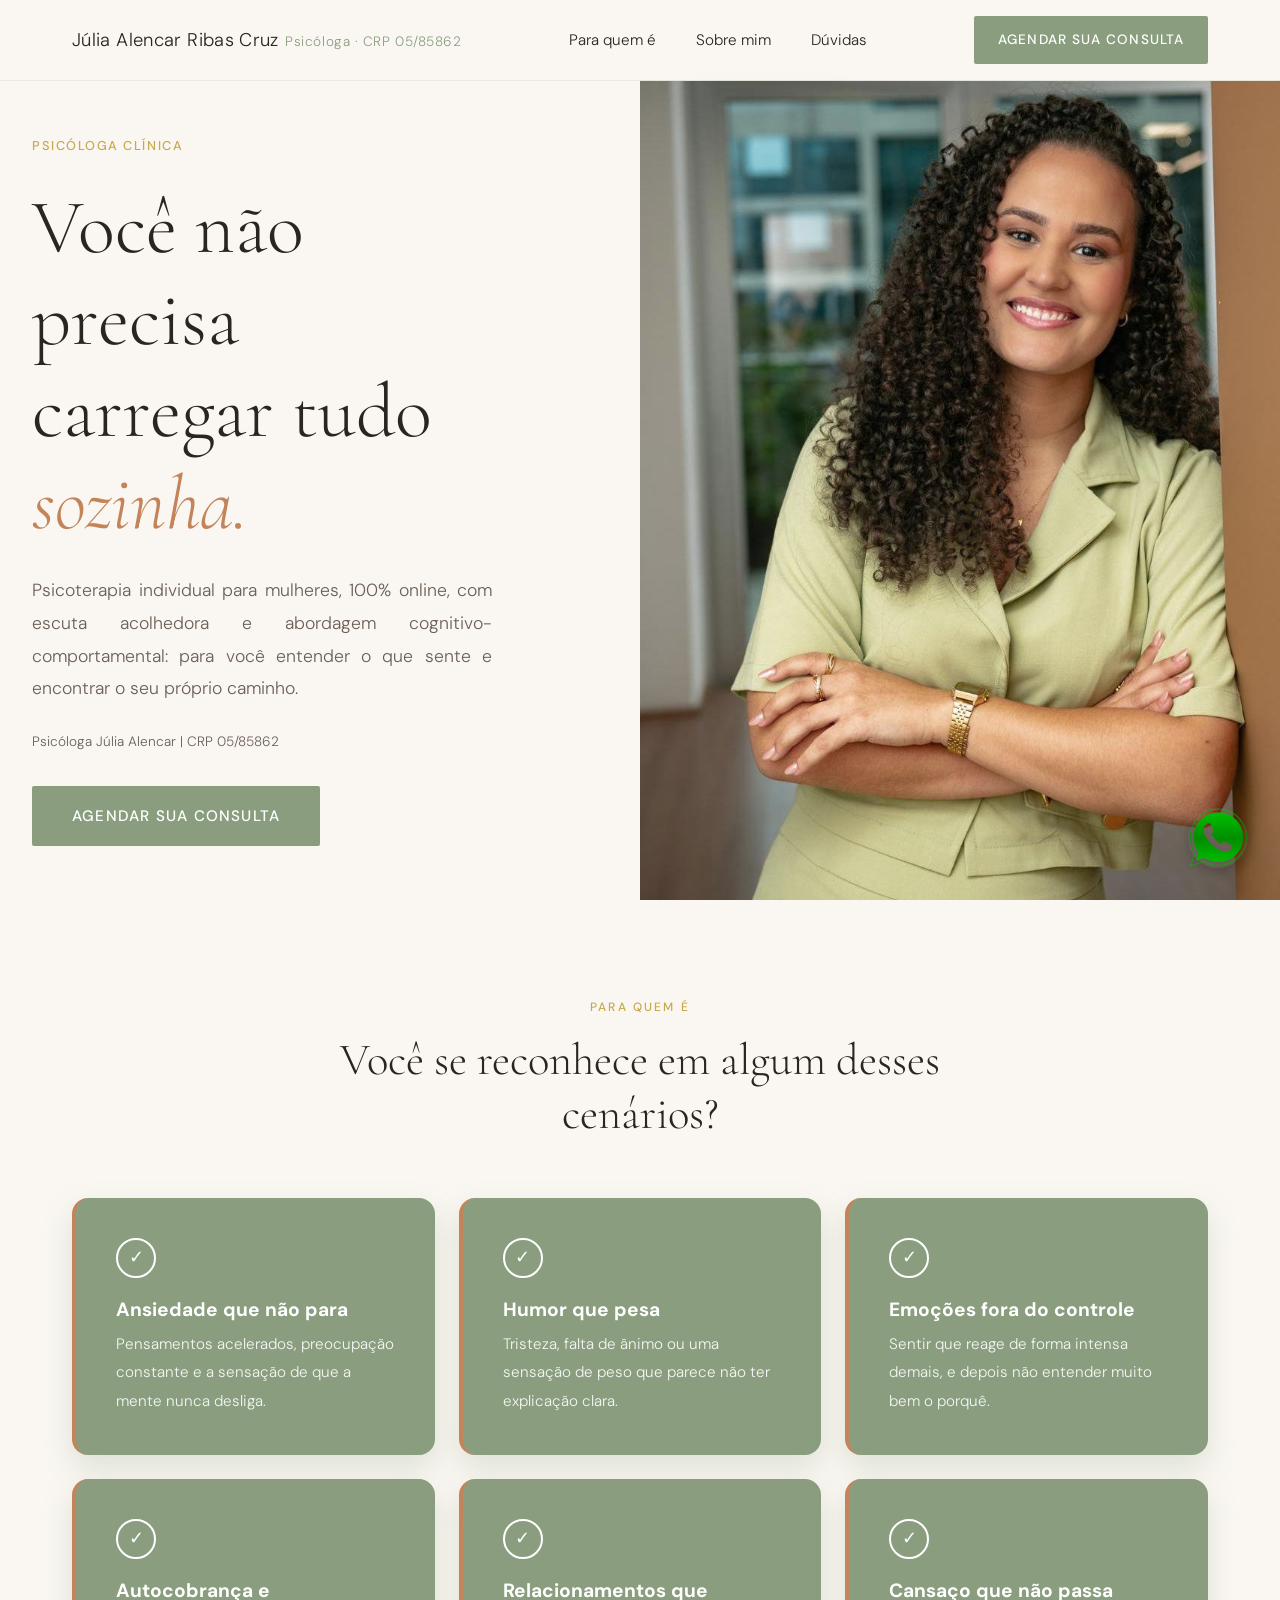
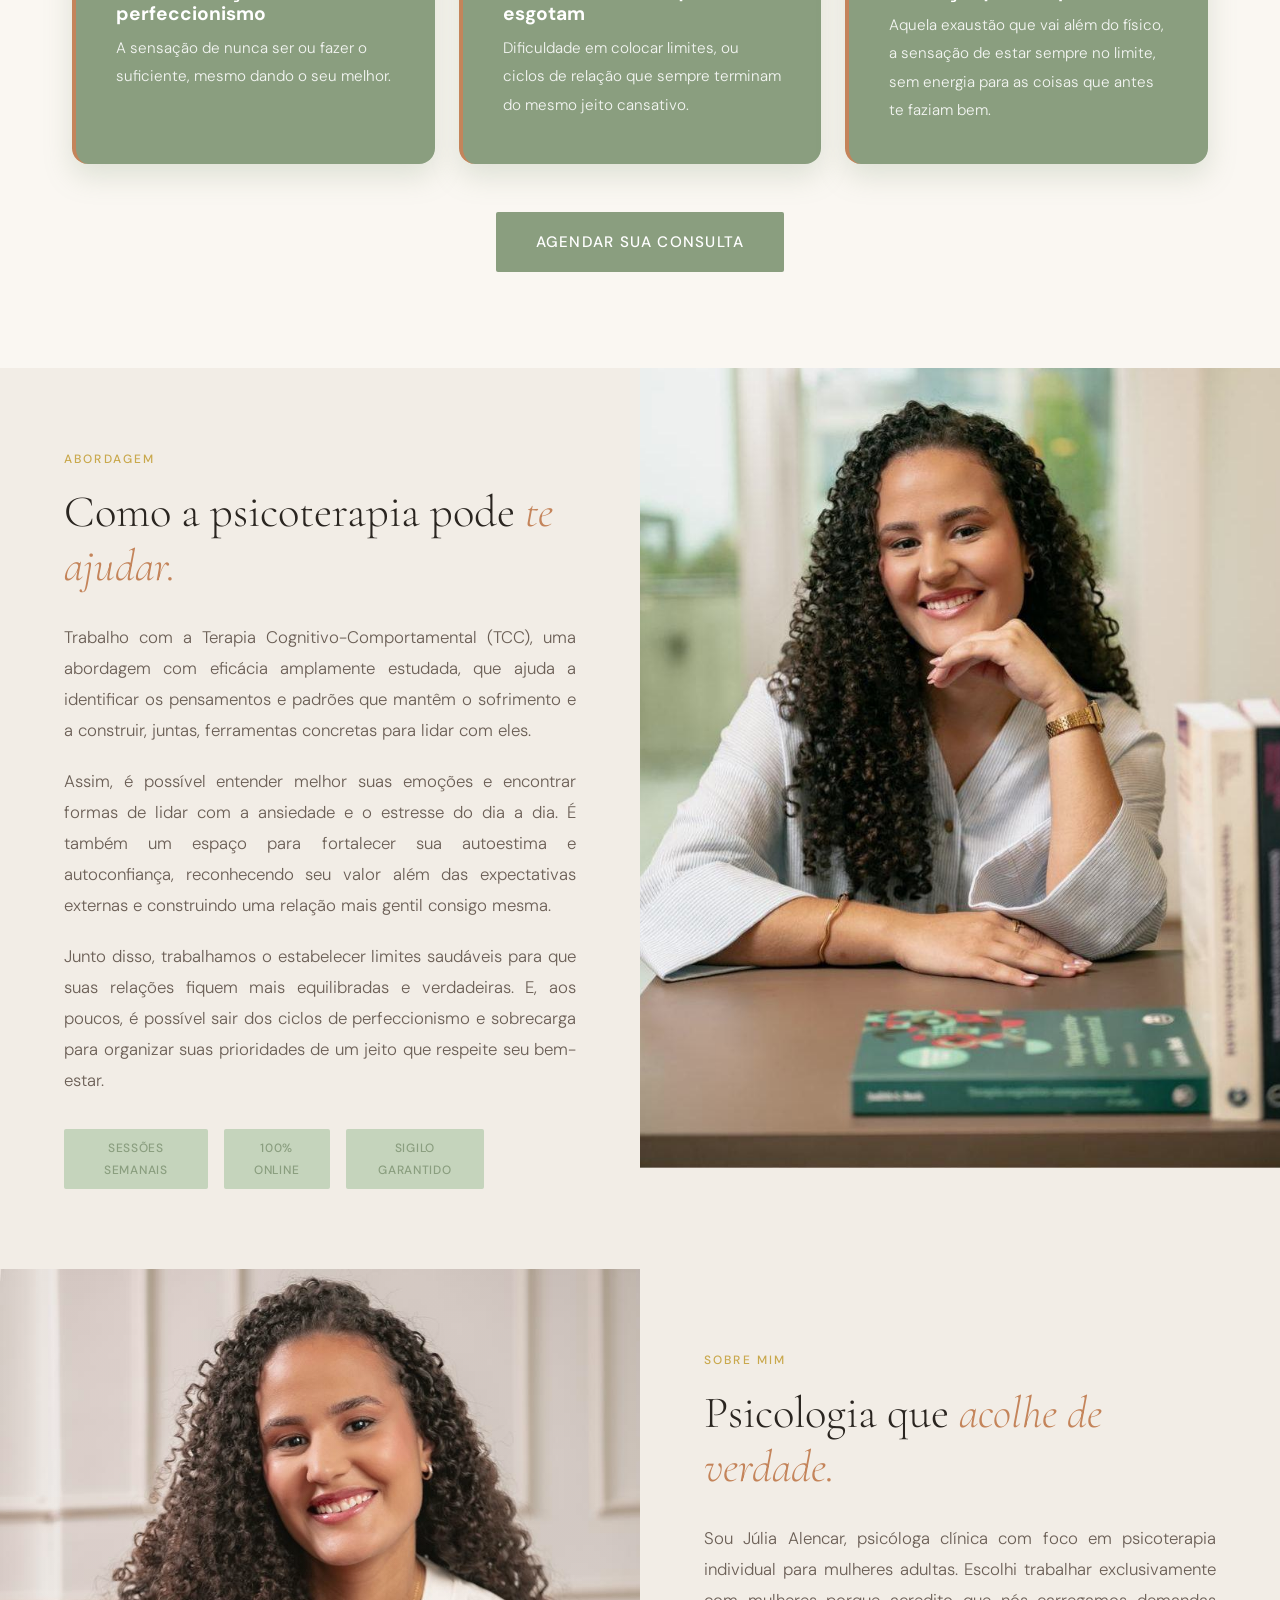
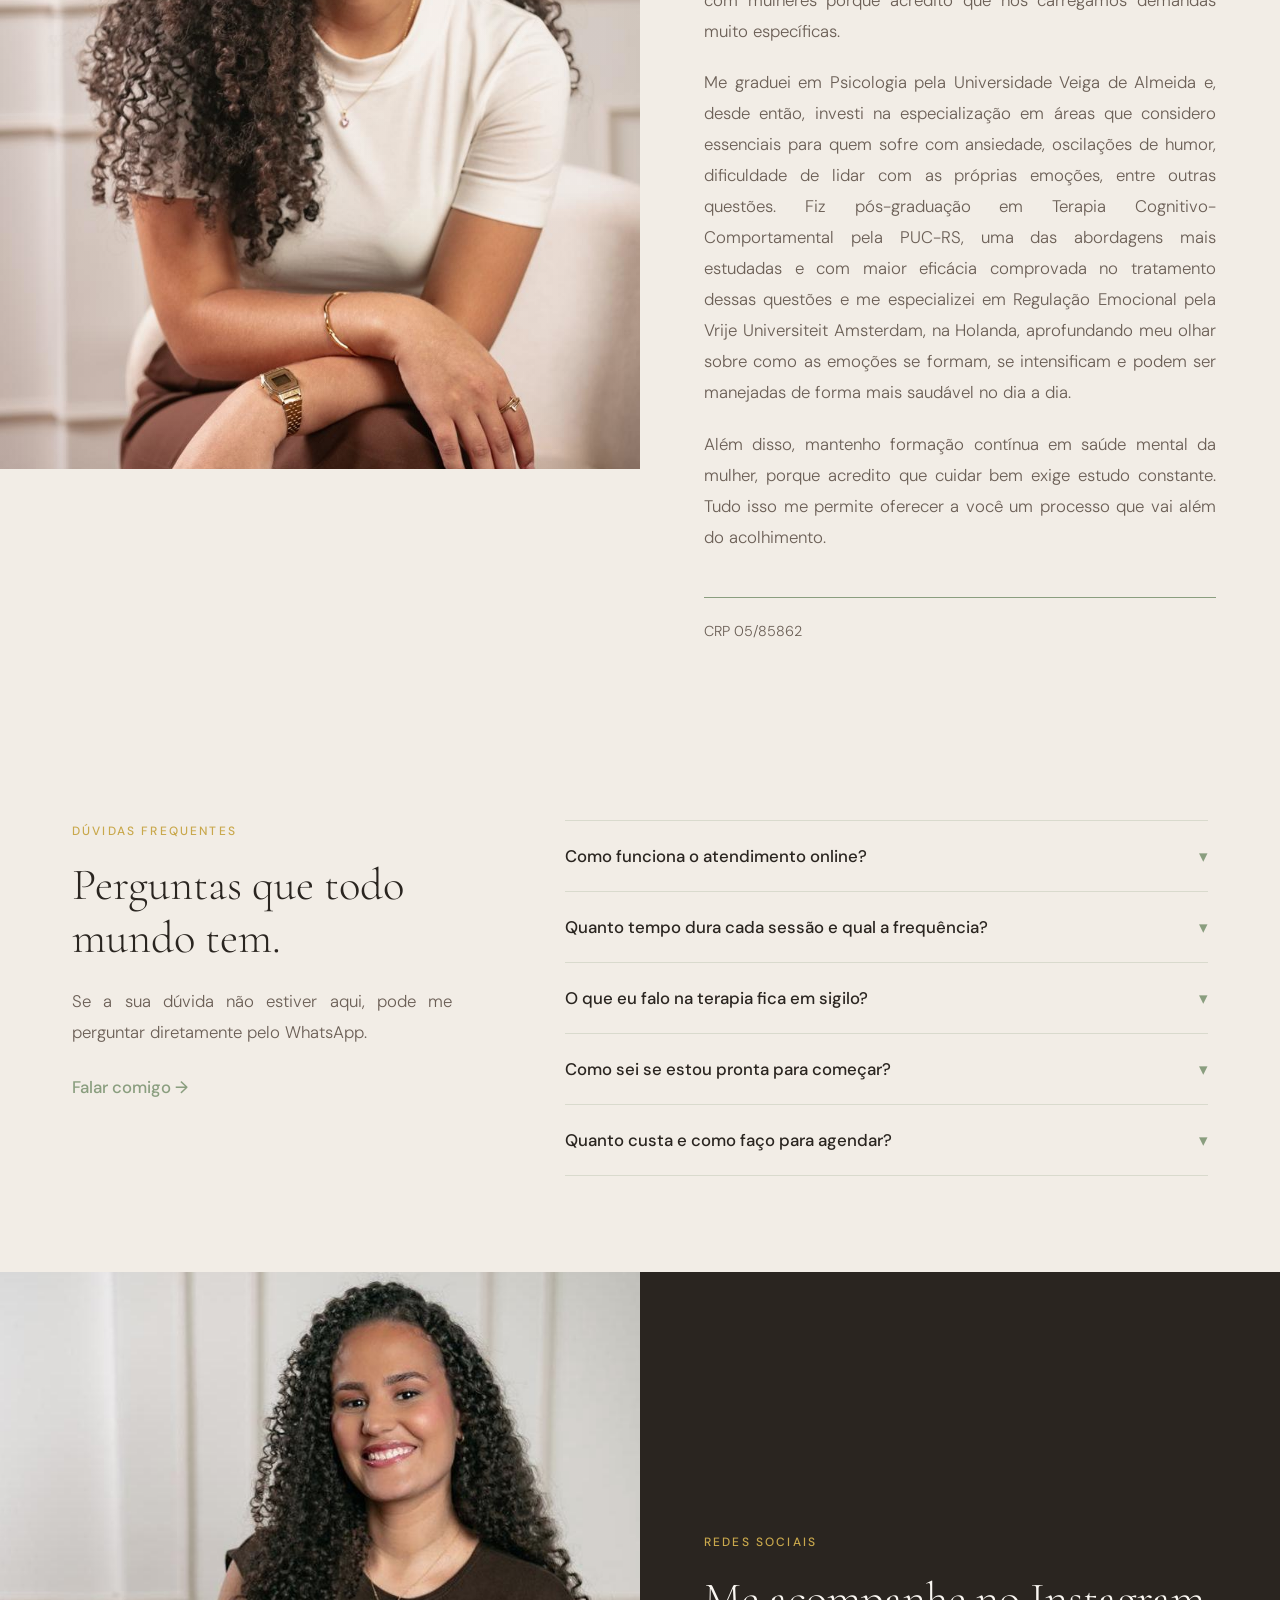
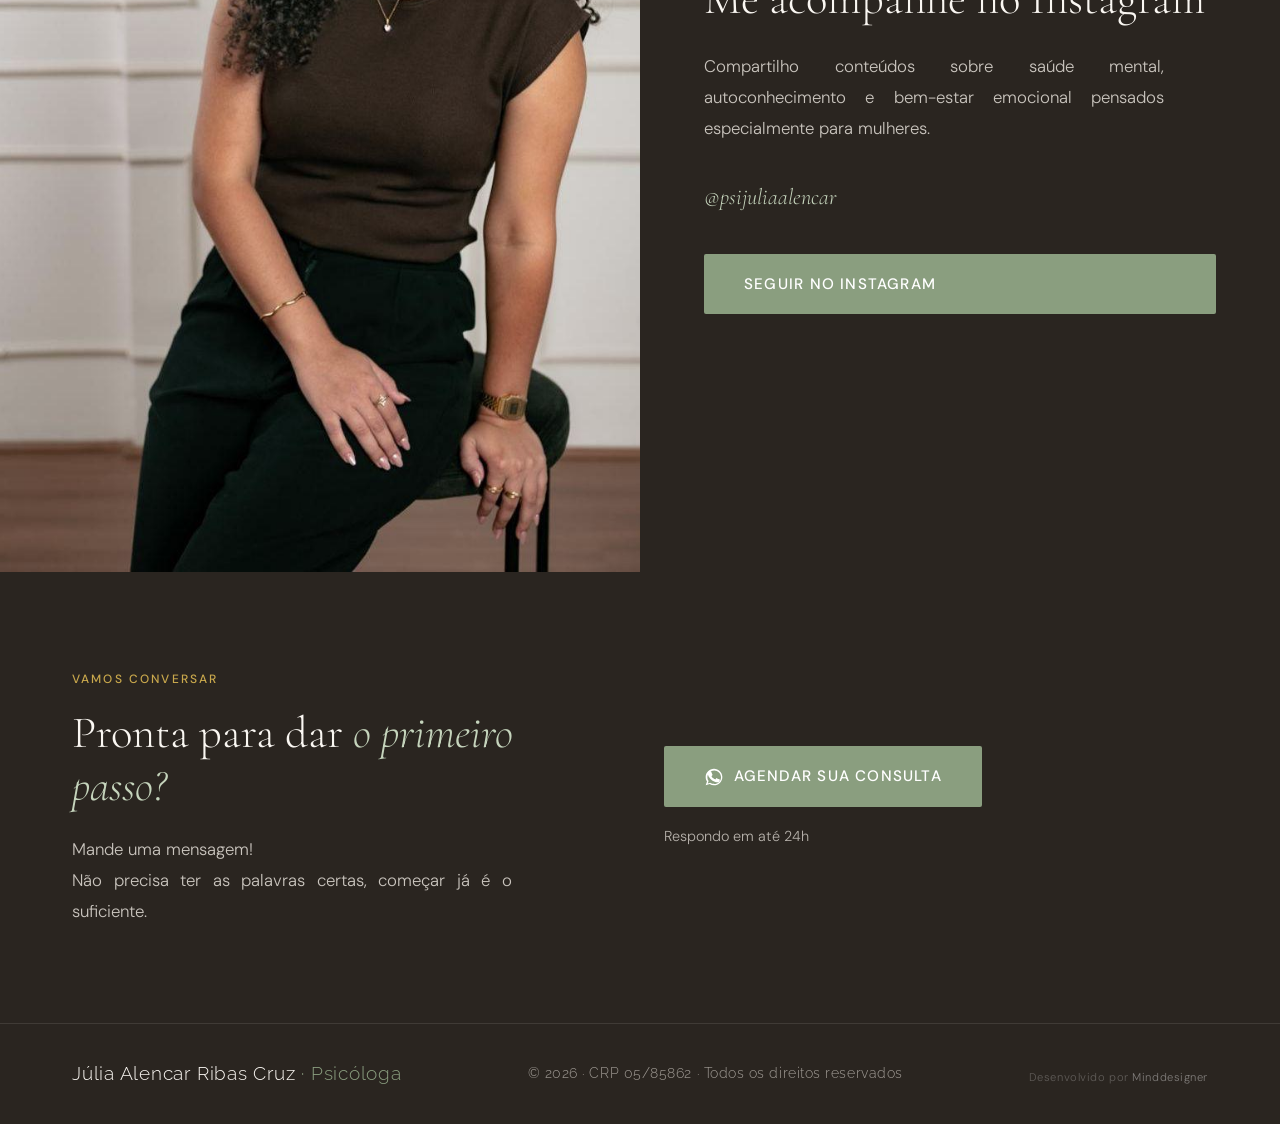
==== index.html @ 7a31d65a "Decap CMS configurado - blog e admin" ====
<!DOCTYPE html>
<html lang="pt-BR">
<head>
  <meta charset="UTF-8">
  <link rel="icon" type="image/x-icon" href="favicon.ico">
  <link rel="apple-touch-icon" href="apple-touch-icon.png">
  <meta name="viewport" content="width=device-width, initial-scale=1.0">
  <title>Júlia Alencar · Psicóloga, Psicoterapia Online para Mulheres</title>
  <meta name="description" content="Psicoterapia online para mulheres adultas. Um espaço seguro para você se entender com mais clareza, no seu ritmo.">

  <link rel="preconnect" href="https://fonts.googleapis.com">
  <link rel="preconnect" href="https://fonts.gstatic.com" crossorigin>
  <link href="https://fonts.googleapis.com/css2?family=Cormorant+Garamond:ital,wght@0,300;0,400;1,300;1,400&family=DM+Sans:wght@300;400;500;700&display=swap" rel="stylesheet">
  <link href="https://fonts.googleapis.com/css2?family=Raleway:wght@300;400;500&display=swap" rel="stylesheet">

  <link rel="stylesheet" href="css/style.css?v=20">
  <script src="https://identity.netlify.com/v1/netlify-identity-widget.js"></script>
</head>
<body>

  <!-- ===================== NAV ===================== -->
  <header class="nav">
    <div class="container">
      <a href="#" class="nav-logo">
        <span class="nav-logo-name">Júlia Alencar<span class="nav-logo-extra"> Ribas Cruz</span></span>
        <span class="nav-logo-crp"><span class="nav-logo-extra">Psicóloga · </span>CRP 05/85862</span>
      </a>
      <ul class="nav-links">
        <li><a href="#paraquem">Para quem é</a></li>
        <li><a href="#sobre">Sobre mim</a></li>
        <li><a href="#faq">Dúvidas</a></li>
      </ul>
      <div class="nav-cta">
        <a href="https://wa.me/5521990695000" class="btn btn-primary" target="_blank" rel="noopener">Agendar sua consulta</a>
      </div>
    </div>
  </header>

  <!-- ===================== HERO ===================== -->
  <section class="hero">
    <div class="hero-content">
      <span class="eyebrow">Psicóloga Clínica</span>
      <h1>Você não precisa carregar tudo <span class="accent">sozinha.</span></h1>
      <p class="subtitle">Psicoterapia individual para mulheres, 100% online, com escuta acolhedora e abordagem cognitivo-comportamental: para você entender o que sente e encontrar o seu próprio caminho.</p>
      <p class="hero-meta">Psicóloga Júlia Alencar | CRP 05/85862</p>
      <div class="hero-actions">
        <a href="https://wa.me/5521990695000" class="btn btn-primary" target="_blank" rel="noopener">Agendar sua consulta</a>
      </div>
    </div>
    <div class="hero-media">
      <img src="img/julia1.jpeg" alt="Júlia Alencar, psicóloga, em pé com blazer verde" class="anim-img anim-right">
    </div>
  </section>

  <!-- ===================== PARA QUEM É ===================== -->
  <section class="paraquem" id="paraquem">
    <div class="container">
      <div class="section-header">
        <span class="label">Para quem é</span>
        <h2>Você se reconhece em algum desses cenários?</h2>
      </div>

      <div class="cards-grid">
        <div class="card">
          <span class="card-icon">✓</span>
          <h3>Ansiedade que não para</h3>
          <p>Pensamentos acelerados, preocupação constante e a sensação de que a mente nunca desliga.</p>
        </div>
        <div class="card">
          <span class="card-icon">✓</span>
          <h3>Humor que pesa</h3>
          <p>Tristeza, falta de ânimo ou uma sensação de peso que parece não ter explicação clara.</p>
        </div>
        <div class="card">
          <span class="card-icon">✓</span>
          <h3>Emoções fora do controle</h3>
          <p>Sentir que reage de forma intensa demais, e depois não entender muito bem o porquê.</p>
        </div>
        <div class="card">
          <span class="card-icon">✓</span>
          <h3>Autocobrança e perfeccionismo</h3>
          <p>A sensação de nunca ser ou fazer o suficiente, mesmo dando o seu melhor.</p>
        </div>
        <div class="card">
          <span class="card-icon">✓</span>
          <h3>Relacionamentos que esgotam</h3>
          <p>Dificuldade em colocar limites, ou ciclos de relação que sempre terminam do mesmo jeito cansativo.</p>
        </div>
        <div class="card">
          <span class="card-icon">✓</span>
          <h3>Cansaço que não passa</h3>
          <p>Aquela exaustão que vai além do físico, a sensação de estar sempre no limite, sem energia para as coisas que antes te faziam bem.</p>
        </div>
      </div>

      <div class="paraquem-cta">
        <a href="https://wa.me/5521990695000" class="btn btn-primary" target="_blank" rel="noopener">Agendar sua consulta</a>
      </div>
    </div>
  </section>

  <!-- ===================== COMO A PSICOTERAPIA PODE TE AJUDAR ===================== -->
  <section class="ajuda">
    <div class="ajuda-content">
      <span class="label">Abordagem</span>
      <h2>Como a psicoterapia pode <span class="accent">te ajudar.</span></h2>
      <p>Trabalho com a Terapia Cognitivo-Comportamental (TCC), uma abordagem com eficácia amplamente estudada, que ajuda a identificar os pensamentos e padrões que mantêm o sofrimento e a construir, juntas, ferramentas concretas para lidar com eles.</p>
      <p>Assim, é possível entender melhor suas emoções e encontrar formas de lidar com a ansiedade e o estresse do dia a dia. É também um espaço para fortalecer sua autoestima e autoconfiança, reconhecendo seu valor além das expectativas externas e construindo uma relação mais gentil consigo mesma.</p>
      <p>Junto disso, trabalhamos o estabelecer limites saudáveis para que suas relações fiquem mais equilibradas e verdadeiras. E, aos poucos, é possível sair dos ciclos de perfeccionismo e sobrecarga para organizar suas prioridades de um jeito que respeite seu bem-estar.</p>
      <div class="tags">
        <span class="tag">Sessões semanais</span>
        <span class="tag">100% online</span>
        <span class="tag">Sigilo garantido</span>
      </div>
    </div>
    <div class="ajuda-media">
      <img src="img/julia3.jpeg" alt="Júlia Alencar ao lado do monitor, em atendimento online" class="anim-img anim-right">
    </div>
  </section>

  <!-- ===================== SOBRE MIM ===================== -->
  <section class="sobre" id="sobre">
    <div class="sobre-media">
      <img src="img/julia2.jpeg" alt="Júlia Alencar sorrindo, blusa branca, fundo terracota" class="anim-img anim-left">
    </div>
    <div class="sobre-content">
      <span class="label">Sobre mim</span>
      <h2>Psicologia que <span class="accent">acolhe de verdade.</span></h2>
      <p>Sou Júlia Alencar, psicóloga clínica com foco em psicoterapia individual para mulheres adultas. Escolhi trabalhar exclusivamente com mulheres porque acredito que nós carregamos demandas muito específicas.</p>
      <p>Me graduei em Psicologia pela Universidade Veiga de Almeida e, desde então, investi na especialização em áreas que considero essenciais para quem sofre com ansiedade, oscilações de humor, dificuldade de lidar com as próprias emoções, entre outras questões. Fiz pós-graduação em Terapia Cognitivo-Comportamental pela PUC-RS, uma das abordagens mais estudadas e com maior eficácia comprovada no tratamento dessas questões e me especializei em Regulação Emocional pela Vrije Universiteit Amsterdam, na Holanda, aprofundando meu olhar sobre como as emoções se formam, se intensificam e podem ser manejadas de forma mais saudável no dia a dia.</p>
      <p>Além disso, mantenho formação contínua em saúde mental da mulher, porque acredito que cuidar bem exige estudo constante. Tudo isso me permite oferecer a você um processo que vai além do acolhimento.</p>
      <div class="crp-line">
        CRP 05/85862
      </div>
    </div>
  </section>

  <!-- ===================== FAQ ===================== -->
  <section class="faq" id="faq">
    <div class="container">
      <div class="faq-intro">
        <span class="label">Dúvidas frequentes</span>
        <h2>Perguntas que todo mundo tem.</h2>
        <p>Se a sua dúvida não estiver aqui, pode me perguntar diretamente pelo WhatsApp.</p>
        <a href="#contato" class="faq-link">Falar comigo →</a>
      </div>

      <div class="accordion">
        <div class="accordion-item">
          <button class="accordion-trigger">
            <span>Como funciona o atendimento online?</span>
            <span class="arrow">▾</span>
          </button>
          <div class="accordion-panel">
            <p>As sessões acontecem por videochamada, em uma plataforma segura. Você só precisa de um local tranquilo e conexão com a internet: pode ser de casa, do trabalho ou de onde for mais confortável para você.</p>
          </div>
        </div>

        <div class="accordion-item">
          <button class="accordion-trigger">
            <span>Quanto tempo dura cada sessão e qual a frequência?</span>
            <span class="arrow">▾</span>
          </button>
          <div class="accordion-panel">
            <p>As sessões têm 50 minutos e geralmente acontecem semanalmente, sempre no mesmo horário, criando um espaço fixo de cuidado na sua rotina.</p>
          </div>
        </div>

        <div class="accordion-item">
          <button class="accordion-trigger">
            <span>O que eu falo na terapia fica em sigilo?</span>
            <span class="arrow">▾</span>
          </button>
          <div class="accordion-panel">
            <p>Sim. O sigilo é um princípio ético fundamental da profissão. Tudo o que é compartilhado nas sessões é confidencial.</p>
          </div>
        </div>

        <div class="accordion-item">
          <button class="accordion-trigger">
            <span>Como sei se estou pronta para começar?</span>
            <span class="arrow">▾</span>
          </button>
          <div class="accordion-panel">
            <p>Não existe um momento certo ou um nível mínimo de sofrimento para começar a terapia. Se você sente que quer se entender melhor ou que algo merece atenção, esse já é motivo suficiente.</p>
          </div>
        </div>

        <div class="accordion-item">
          <button class="accordion-trigger">
            <span>Quanto custa e como faço para agendar?</span>
            <span class="arrow">▾</span>
          </button>
          <div class="accordion-panel">
            <p>Os valores são combinados diretamente pelo WhatsApp, para que eu possa entender melhor a sua situação antes de qualquer informação. Clique no botão abaixo para conversar comigo.</p>
          </div>
        </div>
      </div>
    </div>
  </section>

  <!-- ===================== INSTAGRAM ===================== -->
  <section class="instagram" id="instagram">
    <div class="instagram-media">
      <img src="img/julia5.jpeg" alt="Júlia Alencar" class="anim-img anim-left">
    </div>
    <div class="instagram-content">
      <span class="label">Redes sociais</span>
      <h2>Me acompanhe no Instagram</h2>
      <p class="subtitle">Compartilho conteúdos sobre saúde mental, autoconhecimento e bem-estar emocional pensados especialmente para mulheres.</p>
      <span class="instagram-handle">@psijuliaalencar</span>
      <a href="https://www.instagram.com/psijuliaalencar" class="btn btn-primary" target="_blank" rel="noopener">Seguir no Instagram</a>
    </div>
  </section>

  <!-- ===================== CTA FINAL / CONTATO ===================== -->
  <section class="contato" id="contato">
    <div class="container">
      <div class="contato-left">
        <span class="label">Vamos conversar</span>
        <h2>Pronta para dar <span class="accent">o primeiro passo?</span></h2>
        <p class="subtitle">Mande uma mensagem!<br>Não precisa ter as palavras certas, começar já é o suficiente.</p>
      </div>
      <div class="contato-right">
        <a href="https://wa.me/5521990695000" class="btn btn-whatsapp" target="_blank" rel="noopener">
          <svg viewBox="0 0 24 24" aria-hidden="true">
            <path d="M17.472 14.382c-.297-.149-1.758-.867-2.03-.967-.273-.099-.471-.148-.67.15-.197.297-.767.966-.94 1.164-.173.199-.347.223-.644.075-.297-.15-1.255-.463-2.39-1.475-.883-.788-1.48-1.761-1.653-2.059-.173-.297-.018-.458.13-.606.149-.15.347-.39.521-.585.174-.196.231-.336.347-.56.116-.224.058-.42-.04-.568-.099-.15-.91-2.197-1.247-3.005-.337-.806-.685-.696-.942-.709-.247-.012-.532-.014-.815-.014-.283 0-.74.106-1.07.4-.33.296-1.26 1.232-1.26 3.005 0 1.772 1.291 3.486 1.47 3.728.18.241 2.474 3.78 6.022 5.15 3.547 1.37 3.547.913 4.182.857.636-.057 2.06-.84 2.35-1.652.29-.81.29-1.504.205-1.652-.085-.149-.31-.236-.607-.385z"/>
            <path d="M12.001 2C6.486 2 2 6.486 2 12.001c0 1.989.583 3.842 1.587 5.402L2 22l4.7-1.547A9.953 9.953 0 0 0 12 22c5.515 0 10-4.486 10-10.001S17.516 2 12.001 2zm0 18.182a8.16 8.16 0 0 1-4.16-1.13l-.298-.177-3.04 1.002 1.018-2.964-.193-.31a8.157 8.157 0 0 1-1.247-4.34c0-4.504 3.665-8.168 8.171-8.168s8.171 3.664 8.171 8.168c0 4.504-3.665 8.168-8.171 8.168z"/>
          </svg>
          Agendar sua consulta
        </a>
        <p class="contato-note">Respondo em até 24h</p>
      </div>
    </div>
  </section>

  <!-- ===================== FOOTER ===================== -->
  <footer class="footer">
    <div class="container">
      <div class="footer-logo">Júlia Alencar Ribas Cruz <span class="accent">· Psicóloga</span></div>
      <div class="footer-copy">© 2026 · CRP 05/85862 · Todos os direitos reservados</div>
      <div class="footer-agency">
        Desenvolvido por
        <a href="https://minddesigner.site" target="_blank" rel="noopener">Minddesigner</a>
      </div>
    </div>
  </footer>

  <a href="https://wa.me/5521990695000" class="whatsapp-float" target="_blank" rel="noopener" aria-label="Conversar no WhatsApp">
    <img src="img/iconewhats.png" alt="WhatsApp">
  </a>

  <script src="js/main.js?v=4"></script>
  <script>
    if (window.netlifyIdentity) {
      window.netlifyIdentity.on("init", user => {
        if (!user) {
          window.netlifyIdentity.on("login", () => {
            document.location.href = "/admin/";
          });
        }
      });
    }
  </script>
</body>
</html>
---- css/style.css ----
/* ===========================================================
   Júlia Alencar · Psicóloga — Stylesheet
   =========================================================== */

:root {
  --sage:        #8A9E7F;
  --sage-light:  #C5D4BC;
  --terra:       #C4845A;
  --gold:        #C9A84C;
  --bordeaux:    #7B2D3E;
  --cream:       #FAF7F2;
  --warm-white:  #F2EDE6;
  --ink:         #2A2520;
  --mid:         #6B5F56;
}

/* ---------- Reset & base ---------- */
* { margin: 0; padding: 0; box-sizing: border-box; }

html {
  scroll-behavior: smooth;
}

body {
  font-family: 'DM Sans', sans-serif;
  font-weight: 300;
  font-size: 1.05rem;
  color: var(--ink);
  background: var(--cream);
  line-height: 1.85;
  -webkit-font-smoothing: antialiased;
  overflow-x: hidden;
}

h1, h2, h3 {
  font-family: 'Cormorant Garamond', serif;
  color: var(--ink);
  line-height: 1.2;
}

h1 {
  font-size: clamp(3.5rem, 6vw, 5.5rem);
  font-weight: 300;
}

h2 {
  font-size: clamp(2.2rem, 3.5vw, 3.5rem);
  font-weight: 300;
}

h3 {
  font-size: clamp(1.5rem, 2.5vw, 2rem);
  font-weight: 400;
}

a {
  text-decoration: none;
  color: inherit;
}

.hero-content .subtitle,
.sobre-content p,
.faq-intro p,
.ajuda-content p,
.accordion-panel p,
.contato .subtitle,
.instagram .subtitle {
  text-align: justify;
}

img {
  display: block;
  max-width: 100%;
  filter: saturate(0.9);
}

.italic {
  font-style: italic;
}

/* ---------- Scroll-entrance animation (imagens) ----------
   Visíveis por padrão: o JS adiciona ".anim-ready" para esconder
   a imagem antes de animá-la. Se o JS não rodar, a foto permanece
   visível (sem animação) em vez de ficar invisível para sempre. */
.anim-img {
  transition: opacity 0.7s ease-out, transform 0.7s ease-out;
}

.anim-img.anim-ready.anim-left {
  opacity: 0;
  transform: translateX(-60px);
}

.anim-img.anim-ready.anim-right {
  opacity: 0;
  transform: translateX(60px);
}

.anim-img.anim-ready.anim-fade {
  opacity: 0;
  transform: translateY(20px);
}

@media (prefers-reduced-motion: reduce) {
  .anim-img {
    opacity: 1 !important;
    transform: none !important;
    transition: none !important;
  }
}

.container {
  max-width: 1200px;
  margin: 0 auto;
  padding: 0 2rem;
}

.eyebrow {
  font-family: 'DM Sans', sans-serif;
  font-weight: 500;
  text-transform: uppercase;
  letter-spacing: 0.12em;
  font-size: 0.8rem;
}

/* ---------- Buttons ---------- */
.btn {
  display: inline-block;
  font-family: 'DM Sans', sans-serif;
  font-weight: 500;
  font-size: 0.95rem;
  letter-spacing: 0.02em;
  padding: 0.95rem 2rem;
  border-radius: 2px;
  border: none;
  cursor: pointer;
  transition: background-color 0.2s ease, color 0.2s ease, opacity 0.2s ease;
}

.btn-primary,
.btn-whatsapp {
  padding: 1rem 2.5rem;
  text-transform: uppercase;
  letter-spacing: 0.08em;
  background: var(--sage);
  color: #FFFFFF;
}

.btn-primary:hover,
.btn-whatsapp:hover {
  background: var(--bordeaux);
}

.btn-ghost {
  background: transparent;
  color: var(--ink);
  border: 1px solid rgba(42, 37, 32, 0.2);
}

.btn-ghost:hover {
  border-color: var(--sage);
  color: var(--sage);
}

.btn-whatsapp {
  display: inline-flex;
  align-items: center;
  gap: 0.6rem;
}

.btn-whatsapp svg {
  width: 20px;
  height: 20px;
  fill: currentColor;
}

/* ---------- WhatsApp flutuante ---------- */
.whatsapp-float {
  position: fixed;
  bottom: 2rem;
  right: 2rem;
  width: 60px;
  height: 60px;
  z-index: 999;
  border-radius: 50%;
  box-shadow: 0 4px 12px rgba(0, 0, 0, 0.2);
  animation: whatsapp-pulse 1.5s ease-in-out infinite;
}

.whatsapp-float img {
  width: 100%;
  height: 100%;
  display: block;
  filter: none;
}

@keyframes whatsapp-pulse {
  0%, 100% { transform: scale(1); }
  50% { transform: scale(1.1); }
}

@media (prefers-reduced-motion: reduce) {
  .whatsapp-float {
    animation: none;
  }
}

/* ---------- Nav ---------- */
.nav {
  position: fixed;
  top: 0;
  left: 0;
  right: 0;
  z-index: 100;
  background: rgba(250, 247, 242, 0.92);
  backdrop-filter: blur(8px);
  -webkit-backdrop-filter: blur(8px);
  border-bottom: 1px solid rgba(138, 158, 127, 0.15);
}

.nav .container {
  display: flex;
  align-items: center;
  justify-content: space-between;
  height: 80px;
}

.nav-logo {
  display: flex;
  align-items: baseline;
  gap: 0.4rem;
  font-family: 'DM Sans', sans-serif;
  font-weight: 300;
}

.nav-logo-name {
  font-size: 1.15rem;
  color: var(--ink);
  letter-spacing: 0.02em;
}

.nav-logo-crp {
  font-size: 0.85rem;
  color: var(--sage);
  letter-spacing: 0.04em;
}

.nav-links {
  display: flex;
  gap: 2.5rem;
  list-style: none;
  font-size: 0.95rem;
}

.nav-links a {
  transition: color 0.2s ease;
}

.nav-links a:hover {
  color: var(--sage);
}

.nav-cta .btn {
  padding: 0.7rem 1.5rem;
  font-size: 0.85rem;
}

.nav-toggle {
  display: none;
}

/* ---------- Hero ---------- */
.hero {
  display: grid;
  grid-template-columns: 1fr 1fr;
  min-height: 100vh;
  padding-top: 80px;
  align-items: stretch;
}

.hero-content {
  padding: 3rem 4rem 3rem 2rem;
  max-width: 560px;
  display: flex;
  flex-direction: column;
  justify-content: center;
}

.hero-content .eyebrow {
  color: var(--gold);
  margin-bottom: 1.5rem;
}

.hero-content h1 {
  margin-bottom: 1.5rem;
}

.hero-content h1 .accent {
  font-style: italic;
  color: var(--terra);
}

.hero-content .subtitle {
  color: var(--mid);
  font-size: 1.1rem;
  margin-bottom: 1.5rem;
  max-width: 460px;
}

.hero-meta {
  font-family: 'DM Sans', sans-serif;
  font-size: 0.85rem;
  color: var(--mid);
  margin-bottom: 2rem;
}

.hero-actions {
  display: flex;
  gap: 1rem;
  flex-wrap: wrap;
}

.hero-media {
  position: relative;
  height: 100%;
  overflow: hidden;
}

.hero-media img {
  position: absolute;
  inset: 0;
  width: 100%;
  height: 100%;
  object-fit: cover;
  object-position: top center;
}

/* ---------- Sobre ---------- */
.sobre {
  display: grid;
  grid-template-columns: 1fr 1fr;
  background: var(--warm-white);
}

.sobre-media {
  position: relative;
  aspect-ratio: 4 / 5;
  overflow: hidden;
}

.sobre-media img {
  width: 100%;
  height: 100%;
  object-fit: cover;
  object-position: top center;
  position: absolute;
  inset: 0;
}

.sobre-media::after {
  content: '';
  position: absolute;
  inset: 0;
  background: linear-gradient(135deg, rgba(196, 132, 90, 0.08), transparent);
}

.sobre-content {
  padding: 5rem 4rem;
  display: flex;
  flex-direction: column;
  justify-content: center;
}

.label {
  font-family: 'DM Sans', sans-serif;
  font-weight: 500;
  text-transform: uppercase;
  letter-spacing: 0.18em;
  font-size: 0.75rem;
  color: var(--gold);
  margin-bottom: 1rem;
  display: block;
}

.sobre-content h2 {
  margin-bottom: 1.75rem;
}

.sobre-content h2 .accent {
  font-style: italic;
  color: var(--terra);
}

.sobre-content p {
  color: var(--mid);
  margin-bottom: 1.25rem;
  max-width: 520px;
}

.formacao-list {
  list-style: none;
  margin: 0.5rem 0 1.5rem;
  max-width: 520px;
}

.formacao-list li {
  margin-bottom: 0.6rem;
  color: var(--mid);
  font-size: 0.95rem;
}

.formacao-list li::before {
  content: '●';
  color: var(--sage);
  margin-right: 0.75rem;
  font-size: 0.6rem;
  vertical-align: middle;
}

.crp-line {
  margin-top: 1.5rem;
  padding-top: 1.25rem;
  border-top: 1px solid var(--sage);
  font-size: 0.9rem;
  color: var(--mid);
  max-width: 520px;
}

/* ---------- Section header (shared) ---------- */
.section-header {
  text-align: center;
  max-width: 640px;
  margin: 0 auto 3.5rem;
}

.section-header .label {
  margin-bottom: 1rem;
}

.section-header h2 {
  margin-bottom: 1.25rem;
}

.section-header .subtitle {
  color: var(--mid);
}

/* ---------- Para quem é ---------- */
.paraquem {
  background: var(--cream);
  padding: 6rem 0;
}

.cards-grid {
  display: grid;
  grid-template-columns: 1fr 1fr 1fr;
  align-items: stretch;
  gap: 1.5rem;
  max-width: 1200px;
  margin: 0 auto 3rem;
}

.card {
  background: var(--sage);
  border-left: 4px solid var(--terra);
  border-radius: 16px;
  padding: 2.5rem;
  box-shadow: 0 12px 28px rgba(138, 158, 127, 0.25);
}

.card-icon {
  display: flex;
  align-items: center;
  justify-content: center;
  width: 2.5rem;
  height: 2.5rem;
  border-radius: 50%;
  border: 2px solid #fff;
  color: #fff;
  font-size: 1.1rem;
  margin-bottom: 1.25rem;
}

.card h3 {
  font-family: 'DM Sans', sans-serif;
  font-weight: 700;
  color: #fff;
  font-size: 1.2rem;
  margin-bottom: 0.6rem;
}

.card p {
  color: #fff;
  opacity: 0.9;
  font-weight: 300;
  font-size: 0.95rem;
}

.paraquem-cta {
  text-align: center;
}

/* ---------- Como a psicoterapia pode te ajudar ---------- */
.ajuda {
  display: grid;
  grid-template-columns: 1fr 1fr;
  background: var(--warm-white);
}

.ajuda-content {
  padding: 5rem 4rem;
  display: flex;
  flex-direction: column;
  justify-content: center;
}

.ajuda-content h2 {
  margin-bottom: 1.75rem;
}

.ajuda-content h2 .accent {
  font-style: italic;
  color: var(--terra);
}

.ajuda-content p {
  color: var(--mid);
  margin-bottom: 1.25rem;
  max-width: 520px;
}

.ajuda-content .tags {
  margin-top: 0.75rem;
  max-width: 420px;
}

.ajuda-media {
  position: relative;
  aspect-ratio: 4 / 5;
  overflow: hidden;
}

.ajuda-media img {
  width: 100%;
  height: 100%;
  object-fit: cover;
  object-position: top center;
  position: absolute;
  inset: 0;
}

.tags {
  display: flex;
  flex-direction: row;
  gap: 1rem;
}

.tag {
  background: var(--sage-light);
  color: var(--sage);
  font-family: 'DM Sans', sans-serif;
  font-weight: 500;
  text-transform: uppercase;
  letter-spacing: 0.06em;
  font-size: 0.75rem;
  padding: 0.5rem 1rem;
  border-radius: 2px;
  text-align: center;
}

/* ---------- FAQ ---------- */
.faq {
  background: var(--warm-white);
  padding: 6rem 0;
}

.faq .container {
  display: grid;
  grid-template-columns: 2fr 3fr;
  gap: 4rem;
}

.faq-intro h2 {
  margin: 1rem 0 1.25rem;
}

.faq-intro p {
  color: var(--mid);
  margin-bottom: 1.5rem;
  max-width: 380px;
}

.faq-link {
  color: var(--sage);
  font-weight: 500;
  display: inline-block;
  transition: opacity 0.2s ease;
}

.faq-link:hover {
  opacity: 0.7;
}

.accordion-item {
  border-bottom: 1px solid rgba(138, 158, 127, 0.25);
}

.accordion-item:first-child {
  border-top: 1px solid rgba(138, 158, 127, 0.25);
}

.accordion-trigger {
  width: 100%;
  display: flex;
  justify-content: space-between;
  align-items: center;
  background: none;
  border: none;
  text-align: left;
  font-family: 'DM Sans', sans-serif;
  font-size: 1.05rem;
  font-weight: 500;
  color: var(--ink);
  padding: 1.5rem 0;
  cursor: pointer;
}

.accordion-trigger .arrow {
  flex-shrink: 0;
  margin-left: 1.5rem;
  transition: transform 0.25s ease;
  color: var(--sage);
}

.accordion-item.open .accordion-trigger .arrow {
  transform: rotate(180deg);
}

.accordion-panel {
  max-height: 0;
  overflow: hidden;
  transition: max-height 0.3s ease;
}

.accordion-panel p {
  color: var(--mid);
  padding-bottom: 1.5rem;
  max-width: 560px;
}

/* ---------- CTA Final / Contato ---------- */
.contato {
  background: var(--ink);
  padding: 6rem 0;
}

.contato .container {
  display: grid;
  grid-template-columns: 1fr 1fr;
  gap: 3rem;
  align-items: center;
}


.contato h2 {
  color: var(--cream);
  margin-bottom: 1.25rem;
}

.contato h2 .accent {
  font-style: italic;
  color: var(--sage-light);
}

.contato .subtitle {
  color: var(--warm-white);
  opacity: 0.8;
  max-width: 440px;
}

.contato-right {
  display: flex;
  flex-direction: column;
  align-items: flex-start;
  gap: 1rem;
}

.contato-note {
  color: var(--warm-white);
  opacity: 0.7;
  font-size: 0.9rem;
}

/* ---------- Instagram ---------- */
.instagram {
  display: grid;
  grid-template-columns: 1fr 1fr;
  min-height: 100vh;
  background: var(--ink);
}

.instagram-media {
  position: relative;
  overflow: hidden;
}

.instagram-media img {
  width: 100%;
  height: 100%;
  object-fit: cover;
  object-position: center top;
  position: absolute;
  inset: 0;
}

.instagram-content {
  padding: 4rem;
  display: flex;
  flex-direction: column;
  justify-content: center;
}

.instagram .label {
  margin-bottom: 1.25rem;
}

.instagram h2 {
  color: var(--cream);
  margin-bottom: 1.5rem;
}

.instagram .subtitle {
  color: var(--warm-white);
  opacity: 0.8;
  max-width: 460px;
  margin-bottom: 2rem;
}

.instagram-handle {
  display: block;
  font-family: 'Cormorant Garamond', serif;
  font-style: italic;
  font-size: 1.4rem;
  color: var(--sage-light);
  margin-bottom: 2.25rem;
}

/* ---------- Footer ---------- */
.footer {
  background: var(--ink);
  border-top: 1px solid rgba(250, 247, 242, 0.1);
  padding: 2rem 0;
}

.footer .container {
  display: flex;
  justify-content: space-between;
  align-items: center;
  flex-wrap: wrap;
  gap: 1rem;
}

.footer-logo {
  font-family: 'Raleway', sans-serif;
  font-weight: 300;
  letter-spacing: 0.04em;
  font-size: 1.2rem;
  color: var(--cream);
}

.footer-logo .accent {
  color: var(--sage);
}

.footer-copy {
  font-family: 'Raleway', sans-serif;
  font-weight: 300;
  letter-spacing: 0.04em;
  color: var(--warm-white);
  opacity: 0.6;
  font-size: 0.85rem;
}

.footer-agency {
  font-family: 'DM Sans', sans-serif;
  font-size: 0.7rem;
  color: rgba(255, 255, 255, 0.25);
  letter-spacing: 0.05em;
  margin-top: 0.4rem;
}

.footer-agency a {
  color: rgba(255, 255, 255, 0.4);
  text-decoration: none;
  transition: color 0.2s;
}

.footer-agency a:hover {
  color: #8A9E7F;
}

/* ---------- Placeholder TODO ---------- */
.todo {
  background: rgba(201, 168, 76, 0.15);
  border: 1px dashed var(--gold);
  padding: 0.1rem 0.4rem;
  font-size: 0.85em;
}

/* ===========================================================
   Responsividade
   =========================================================== */
@media (max-width: 900px) {
  .container {
    padding: 0 1.5rem;
  }

  .nav-links {
    display: none;
  }

  .nav .container {
    height: auto;
    padding-top: 1rem;
    padding-bottom: 1rem;
  }

  .nav-logo {
    flex-shrink: 1;
    min-width: 0;
  }

  .nav-cta {
    flex-shrink: 0;
  }

  .nav-cta .btn {
    padding: 0.55rem 0.9rem;
    font-size: 0.72rem;
    white-space: nowrap;
  }

  .hero,
  .sobre,
  .ajuda,
  .faq .container,
  .contato .container {
    grid-template-columns: 1fr;
  }

  .hero {
    min-height: auto;
  }

  .hero-content {
    padding: 3rem 2rem 2rem;
    max-width: 100%;
  }

  .hero-media {
    min-height: 70vh;
  }

  .sobre-content,
  .ajuda-content {
    padding: 3rem 2rem;
  }

  .hero-media {
    order: -1;
  }

  .ajuda-media {
    order: -1;
  }

  .cards-grid {
    grid-template-columns: 1fr;
  }

  .faq {
    padding: 4rem 0;
  }

  .faq .container {
    gap: 2.5rem;
  }

  .contato .container {
    text-align: left;
  }

  .contato-right {
    align-items: flex-start;
  }

  .instagram {
    grid-template-columns: 1fr;
    min-height: auto;
  }

  .instagram-media {
    min-height: 420px;
  }

  .instagram-content {
    padding: 3rem 2rem;
  }

  .footer .container {
    flex-direction: column;
    align-items: flex-start;
  }
}

@media (max-width: 768px) {
  .container {
    padding: 0 1.25rem;
  }

  .nav {
    display: flex;
    flex-direction: column;
    align-items: center;
    text-align: center;
    padding: 0.6rem 1rem;
  }

  .nav .container {
    display: contents;
  }

  .nav-logo {
    text-align: center;
  }

  .nav-cta {
    width: 100%;
    margin-top: 0.4rem;
  }

  .nav-logo-name {
    font-size: 0.72rem;
    white-space: nowrap;
    text-align: center;
  }

  .nav-logo-crp {
    font-size: 0.62rem;
    white-space: nowrap;
    text-align: center;
  }

  .nav-logo-crp::before {
    content: "· ";
  }

  .footer-logo {
    font-size: 0.7rem;
    white-space: nowrap;
  }

  .footer-copy {
    font-size: 0.62rem;
    white-space: nowrap;
  }

  .hero-content {
    padding-left: 1.25rem;
    padding-right: 1.25rem;
  }

  .hero {
    padding-bottom: 2rem;
  }

  .paraquem {
    padding-top: 2rem;
  }

  .sobre-content,
  .ajuda-content,
  .instagram-content {
    padding-left: 1.25rem;
    padding-right: 1.25rem;
  }

  .tags {
    gap: 0.5rem;
    flex-wrap: wrap;
  }

  .tag {
    font-size: 0.65rem;
    letter-spacing: 0.03em;
    padding: 0.45rem 0.65rem;
  }

  .nav-cta .btn {
    display: block;
    width: 100%;
    margin: 0 auto;
    text-align: center;
    padding: 0.5rem 1rem;
    font-size: 0.75rem;
  }

  .hero-actions .btn,
  .paraquem-cta .btn,
  .instagram-content .btn,
  .contato-right .btn {
    width: 100%;
    text-align: center;
    justify-content: center;
  }

  .hero-media,
  .sobre-media,
  .ajuda-media,
  .instagram-media {
    width: 100%;
    aspect-ratio: auto;
  }

  .hero-media {
    height: 420px;
    min-height: 420px;
  }

  .hero-media img {
    object-position: center 5%;
  }

  .sobre-media {
    height: 420px;
    min-height: 420px;
  }

  .sobre-media img {
    object-position: center top;
  }

  .ajuda-media {
    height: 420px;
    min-height: 420px;
  }

  .ajuda-media img {
    object-position: center 15%;
  }

  .instagram-media {
    height: 400px;
    min-height: 400px;
  }

  .instagram-media img {
    object-position: center 5%;
  }

  .whatsapp-float {
    bottom: 1rem;
    right: 1rem;
  }
}
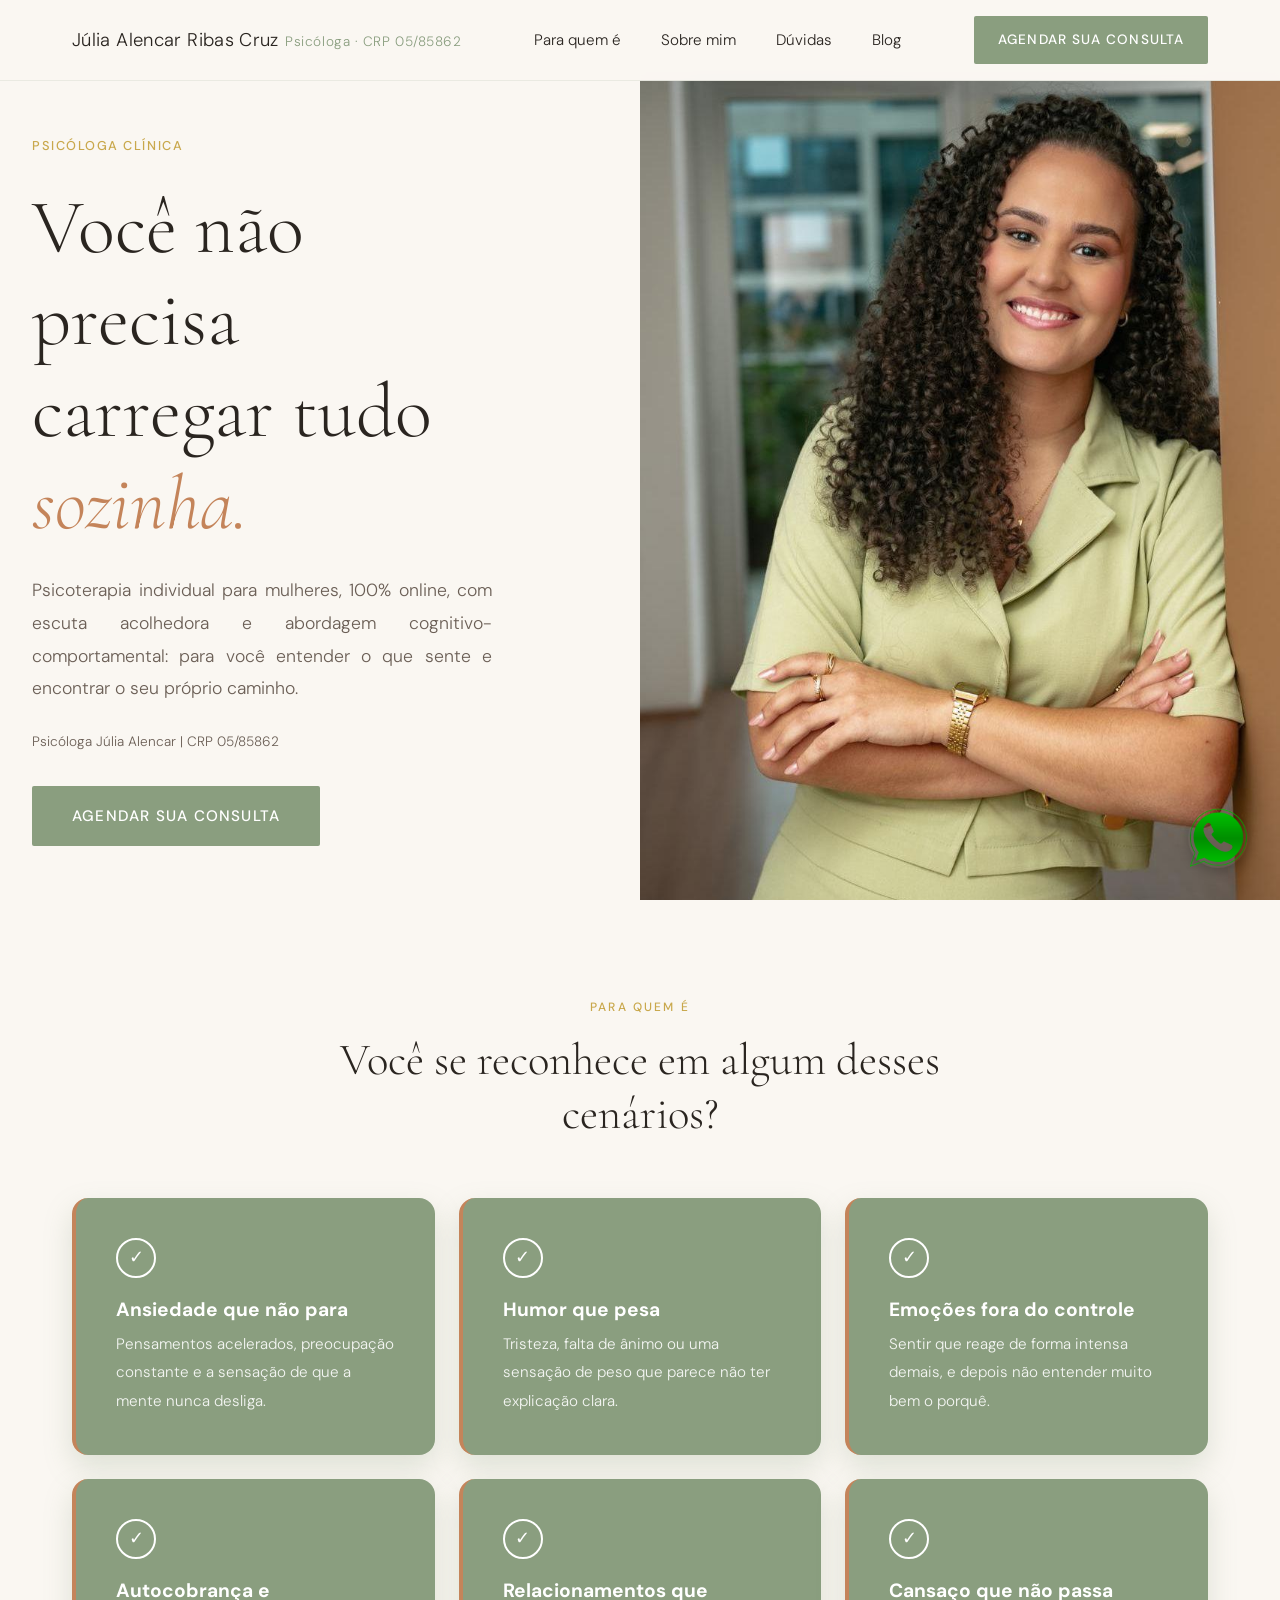
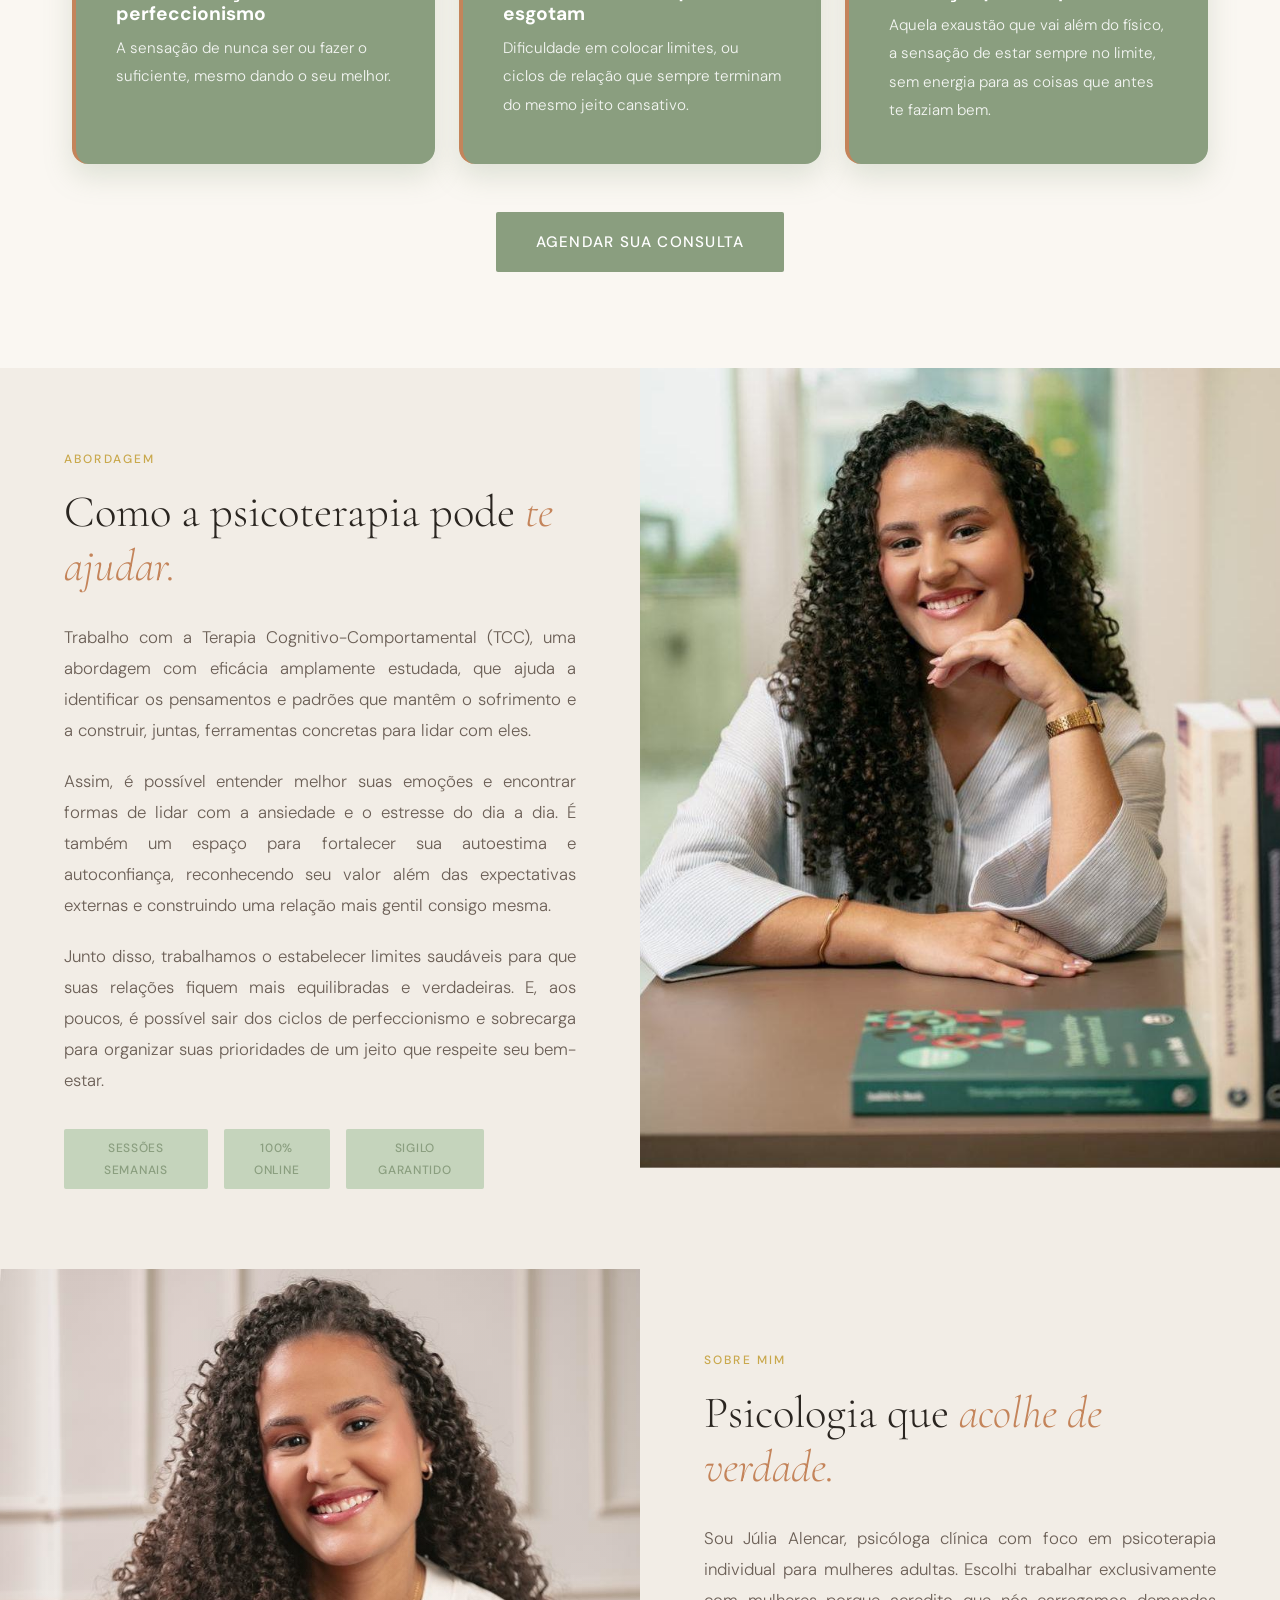
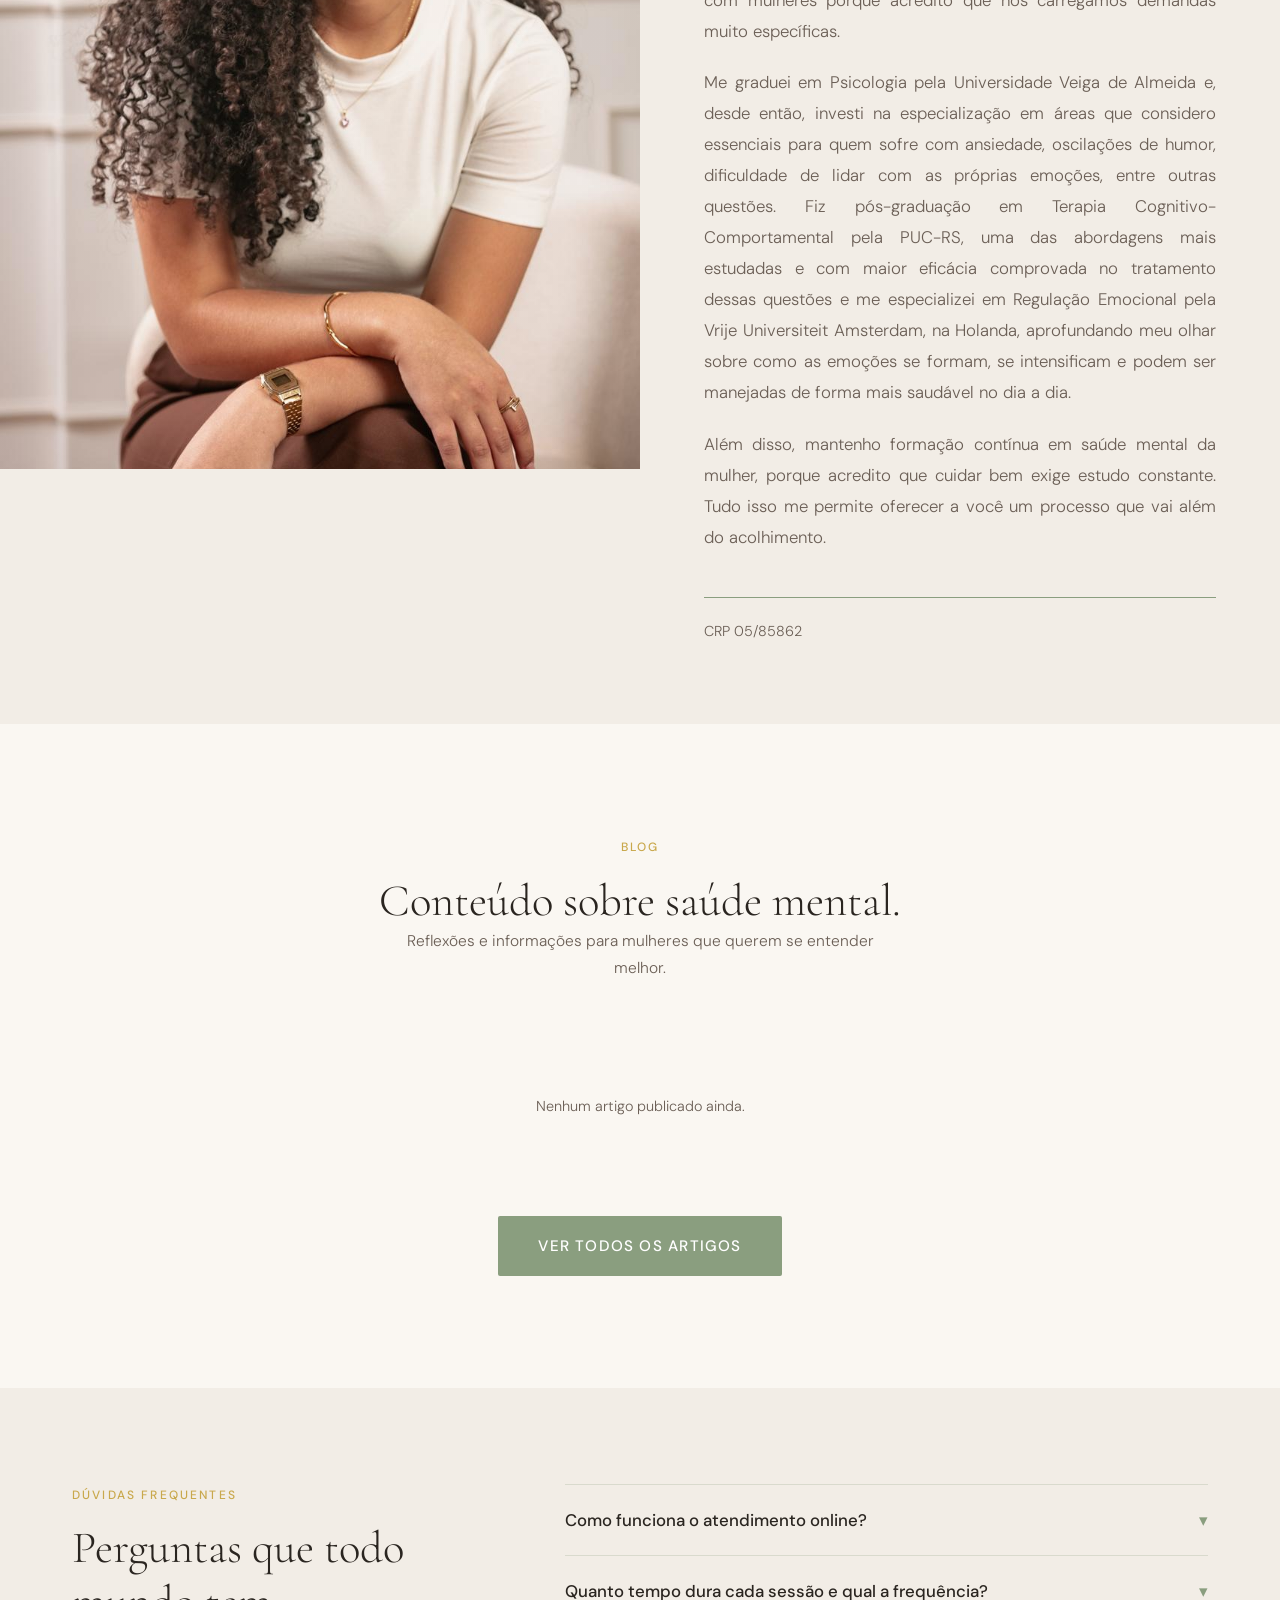
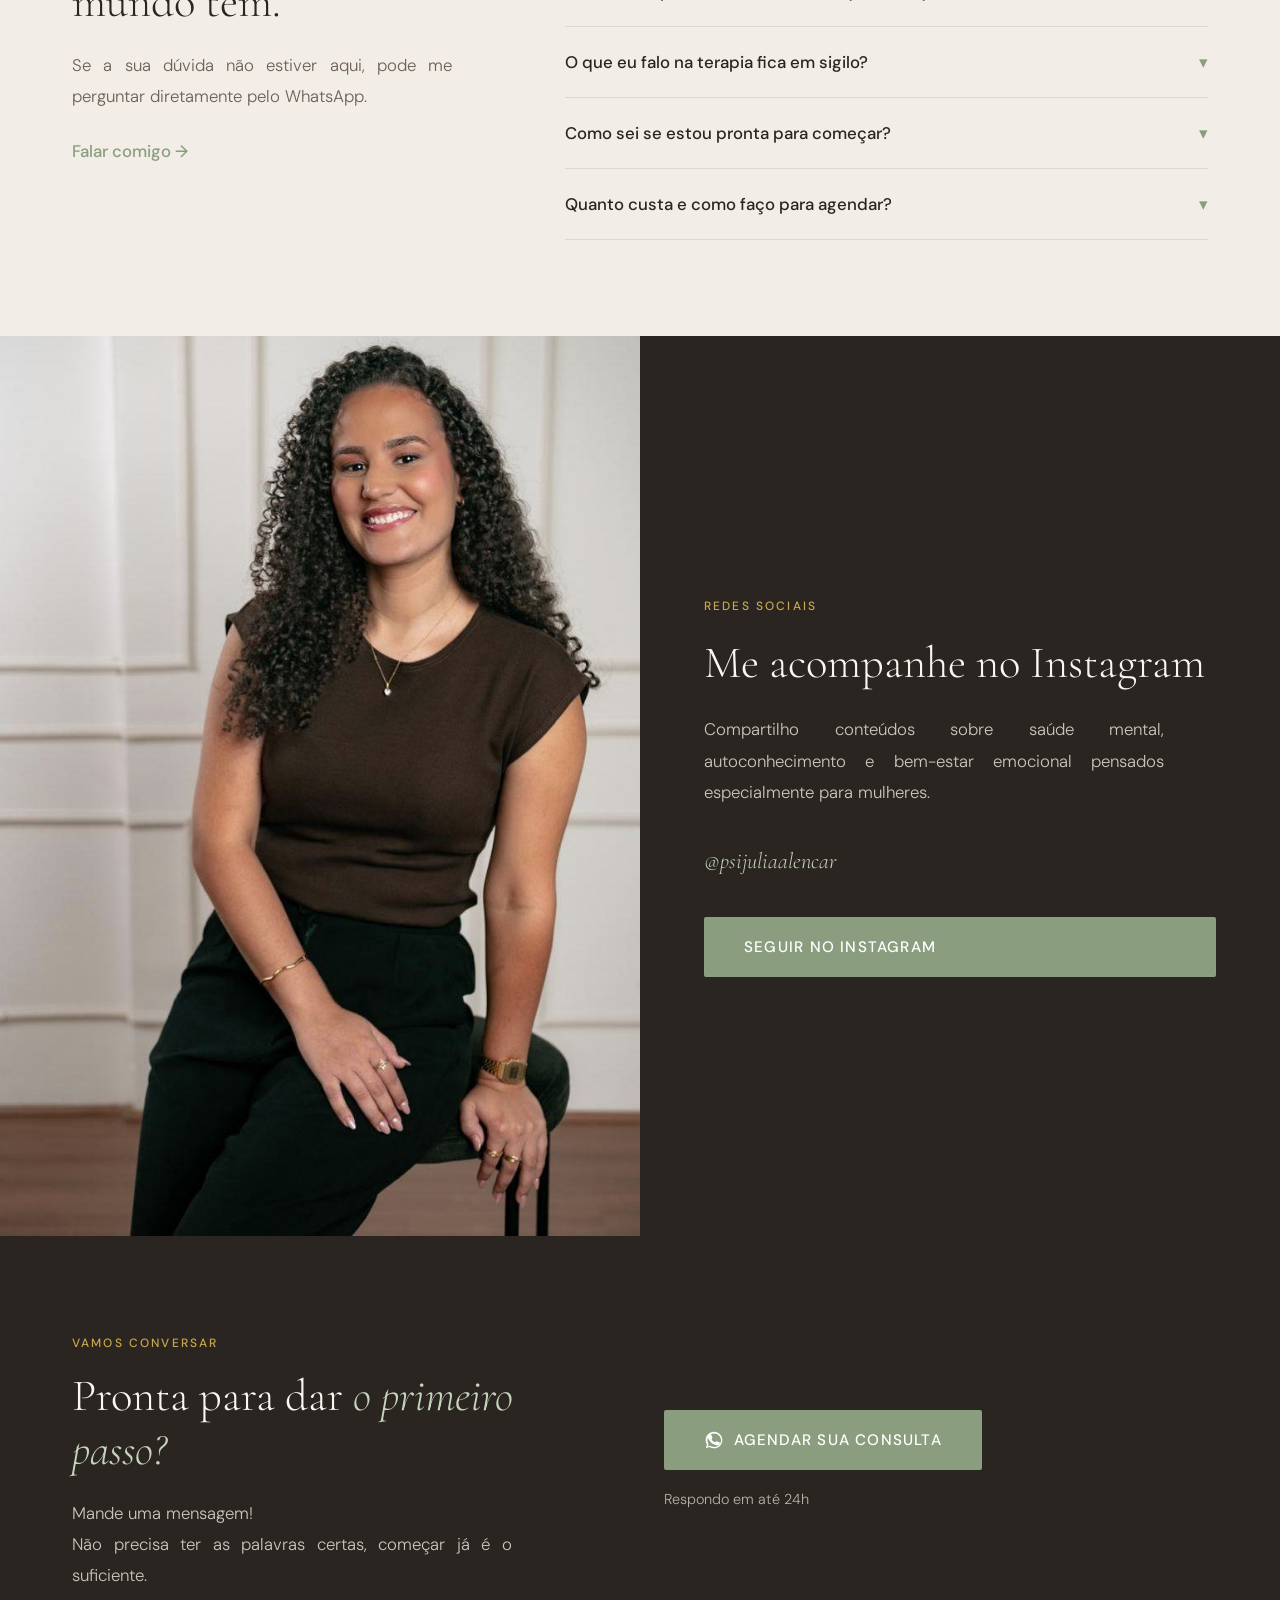
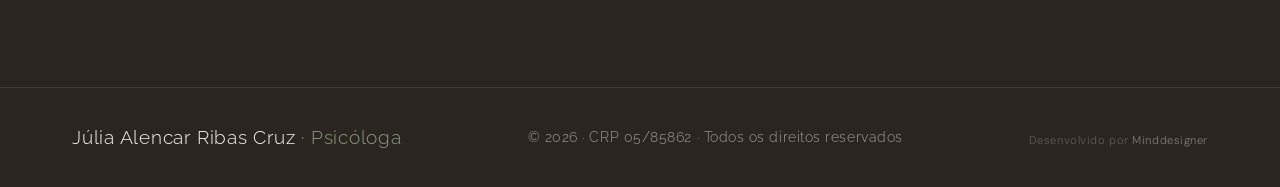
==== commit f9b016be: "blog integrado com Decap CMS" ====
--- a/index.html
+++ b/index.html
@@ -29,6 +29,7 @@
         <li><a href="#paraquem">Para quem é</a></li>
         <li><a href="#sobre">Sobre mim</a></li>
         <li><a href="#faq">Dúvidas</a></li>
+        <li><a href="#blog">Blog</a></li>
       </ul>
       <div class="nav-cta">
         <a href="https://wa.me/5521990695000" class="btn btn-primary" target="_blank" rel="noopener">Agendar sua consulta</a>
@@ -132,6 +133,21 @@
       <div class="crp-line">
         CRP 05/85862
       </div>
+    </div>
+  </section>
+
+  <!-- ===================== BLOG ===================== -->
+  <section id="blog" class="blog-section">
+    <div class="blog-header">
+      <span class="label">Blog</span>
+      <h2>Conteúdo sobre <span class="accent">saúde mental.</span></h2>
+      <p class="blog-subtitle">Reflexões e informações para mulheres que querem se entender melhor.</p>
+    </div>
+    <div class="blog-grid" id="blog-grid">
+      <div class="blog-loading">Carregando artigos...</div>
+    </div>
+    <div class="blog-cta">
+      <a href="/blog" class="btn btn-primary">Ver todos os artigos</a>
     </div>
   </section>
 
--- a/css/style.css
+++ b/css/style.css
@@ -157,6 +157,95 @@
   border: 1px solid rgba(42, 37, 32, 0.2);
 }
 
+/* ---------- Blog ---------- */
+.blog-section {
+  padding: 7rem 5rem;
+  background: var(--cream);
+}
+.blog-header {
+  text-align: center;
+  margin-bottom: 4rem;
+}
+.blog-subtitle {
+  font-size: 0.97rem;
+  color: var(--mid);
+  font-weight: 300;
+  line-height: 1.7;
+  max-width: 480px;
+  margin: 0 auto;
+}
+.blog-grid {
+  display: grid;
+  grid-template-columns: repeat(3, 1fr);
+  gap: 2rem;
+  margin-bottom: 3rem;
+}
+.blog-card {
+  background: white;
+  border-radius: 2px;
+  overflow: hidden;
+  border: 1px solid var(--sage-light);
+  transition: transform 0.2s, box-shadow 0.2s;
+}
+.blog-card:hover {
+  transform: translateY(-4px);
+  box-shadow: 0 8px 24px rgba(0,0,0,0.08);
+}
+.blog-card-img {
+  width: 100%;
+  height: 200px;
+  object-fit: cover;
+  background: var(--warm-white);
+}
+.blog-card-body {
+  padding: 1.5rem;
+}
+.blog-card-date {
+  font-size: 0.72rem;
+  color: var(--gold);
+  letter-spacing: 0.1em;
+  text-transform: uppercase;
+  margin-bottom: 0.5rem;
+}
+.blog-card-title {
+  font-family: 'Cormorant Garamond', serif;
+  font-size: 1.3rem;
+  font-weight: 400;
+  color: var(--ink);
+  margin-bottom: 0.8rem;
+  line-height: 1.3;
+}
+.blog-card-excerpt {
+  font-size: 0.88rem;
+  color: var(--mid);
+  font-weight: 300;
+  line-height: 1.7;
+  margin-bottom: 1rem;
+}
+.blog-card-link {
+  font-size: 0.8rem;
+  color: var(--sage);
+  text-decoration: none;
+  font-weight: 500;
+  letter-spacing: 0.05em;
+  border-bottom: 1px solid var(--sage-light);
+  padding-bottom: 2px;
+}
+.blog-cta {
+  text-align: center;
+}
+.blog-loading {
+  text-align: center;
+  color: var(--mid);
+  font-size: 0.9rem;
+  padding: 3rem;
+  grid-column: 1/-1;
+}
+@media (max-width: 768px) {
+  .blog-section { padding: 4rem 1.5rem; }
+  .blog-grid { grid-template-columns: 1fr; }
+}
+
 .btn-ghost:hover {
   border-color: var(--sage);
   color: var(--sage);
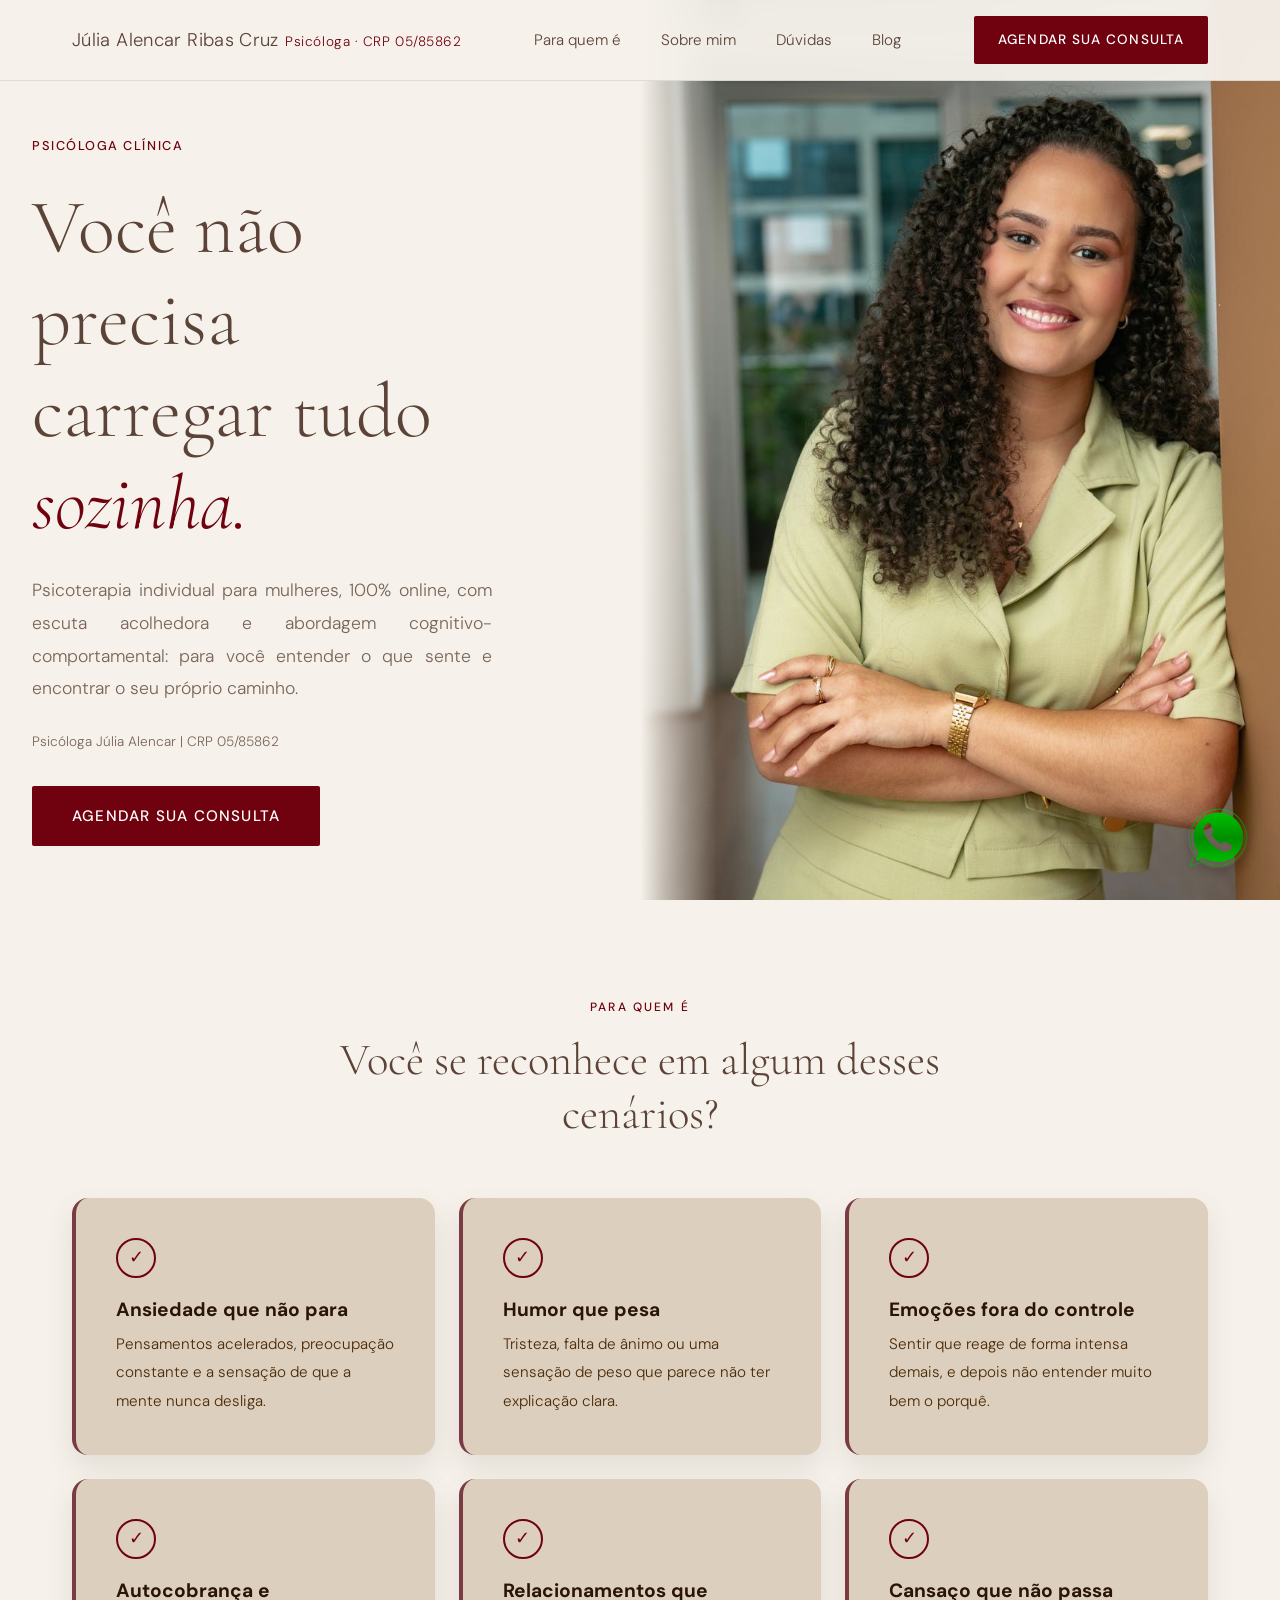
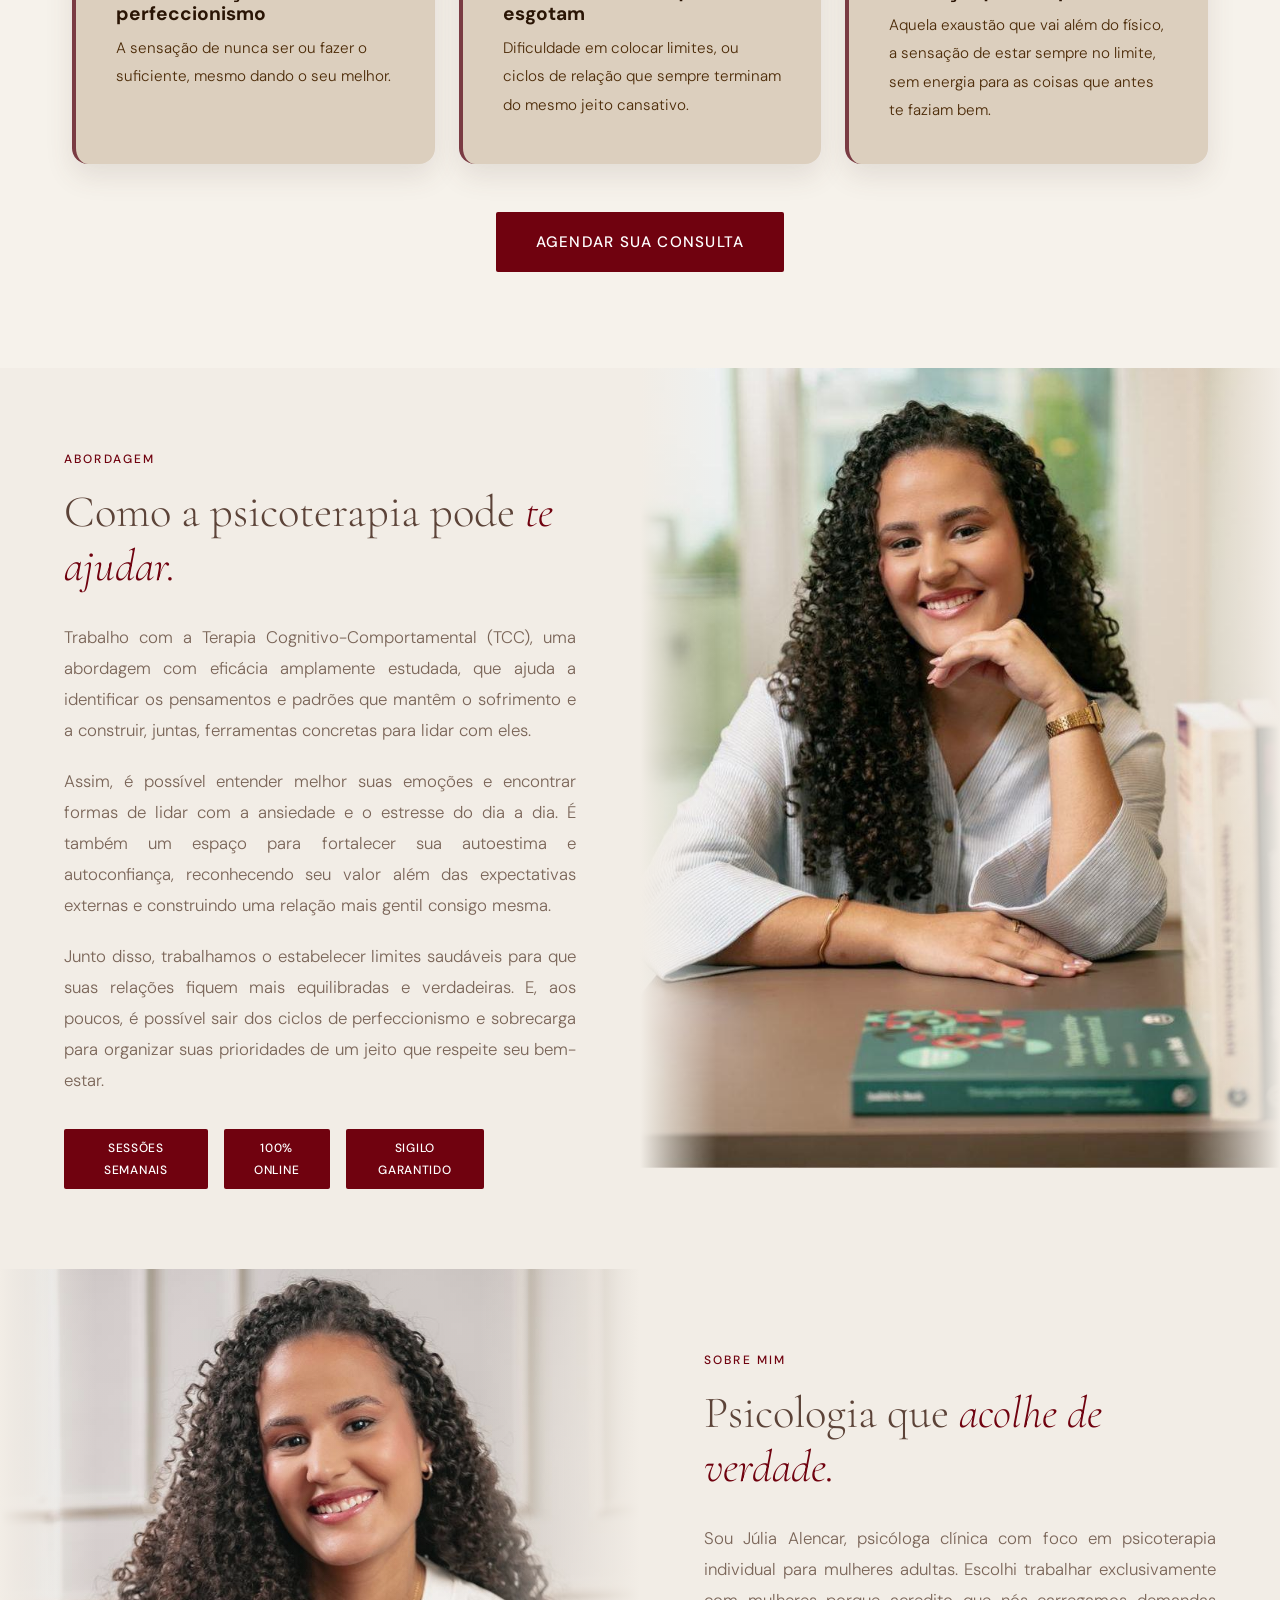
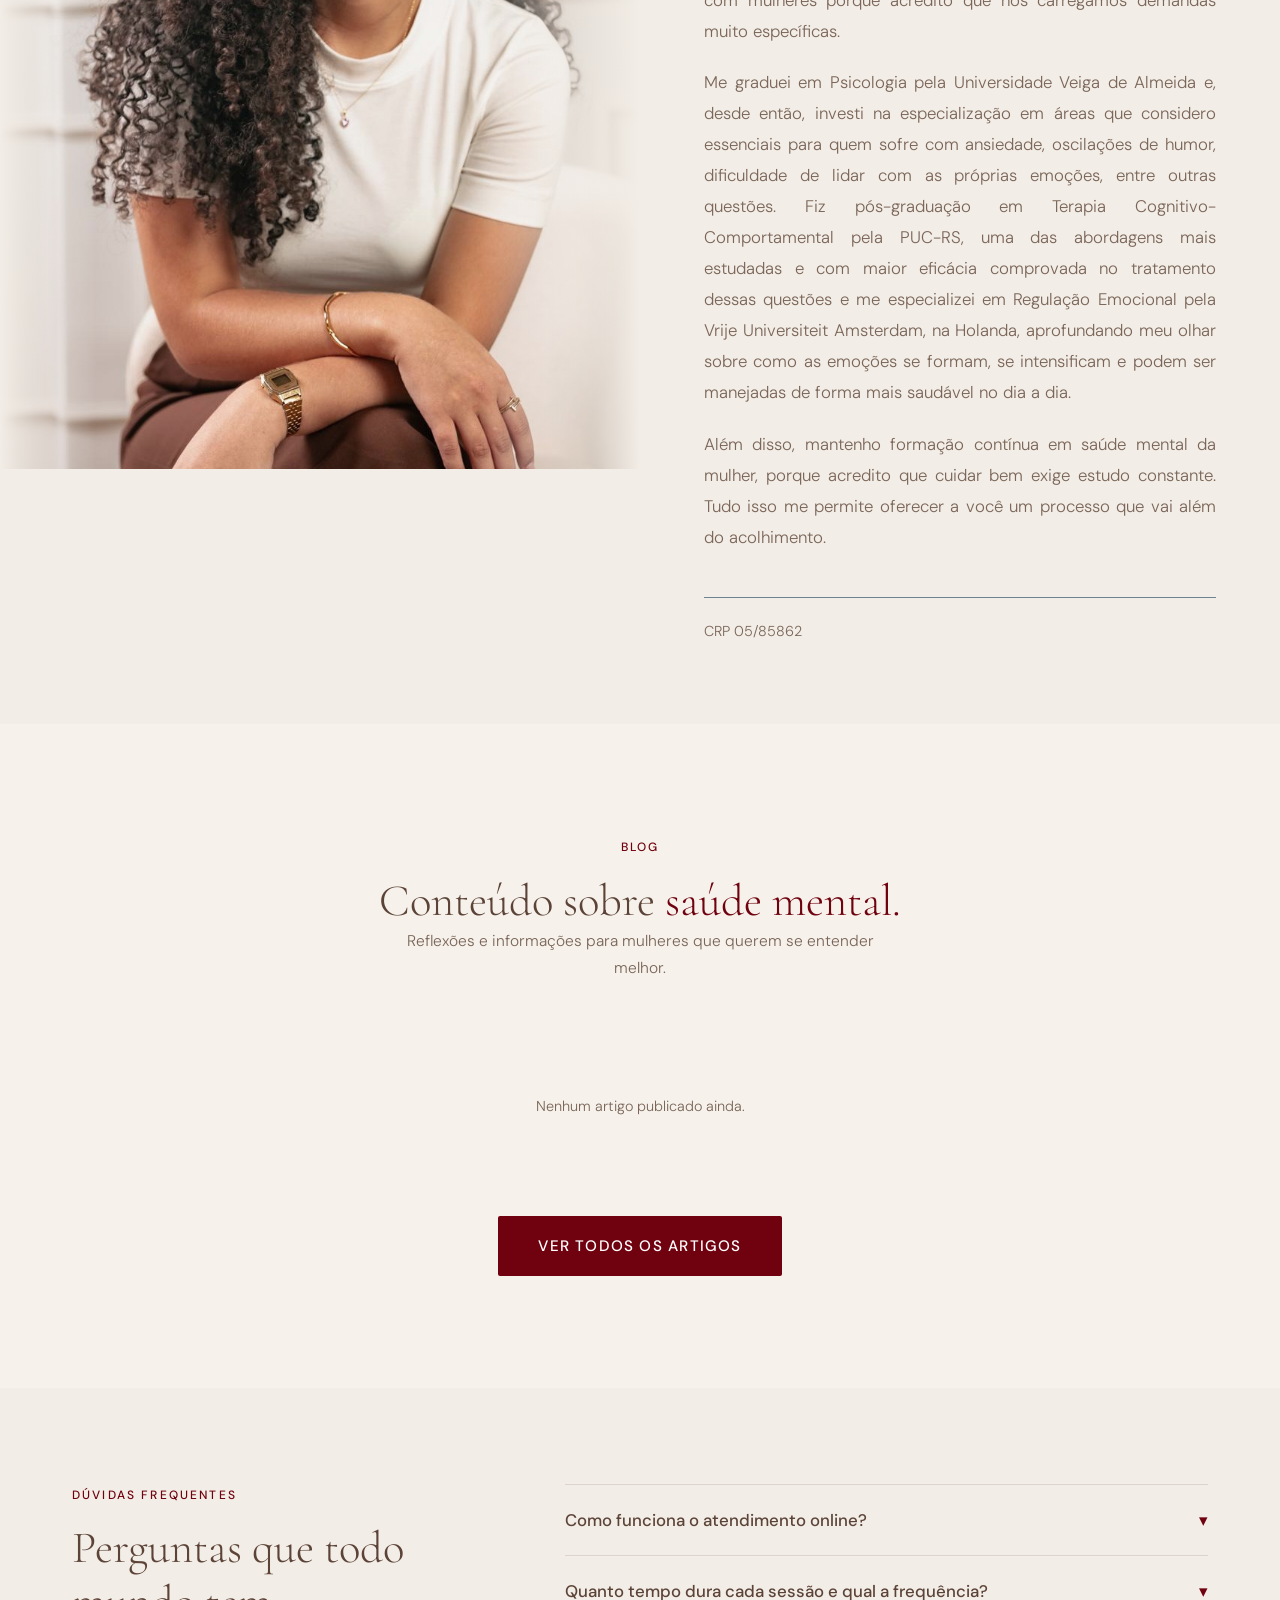
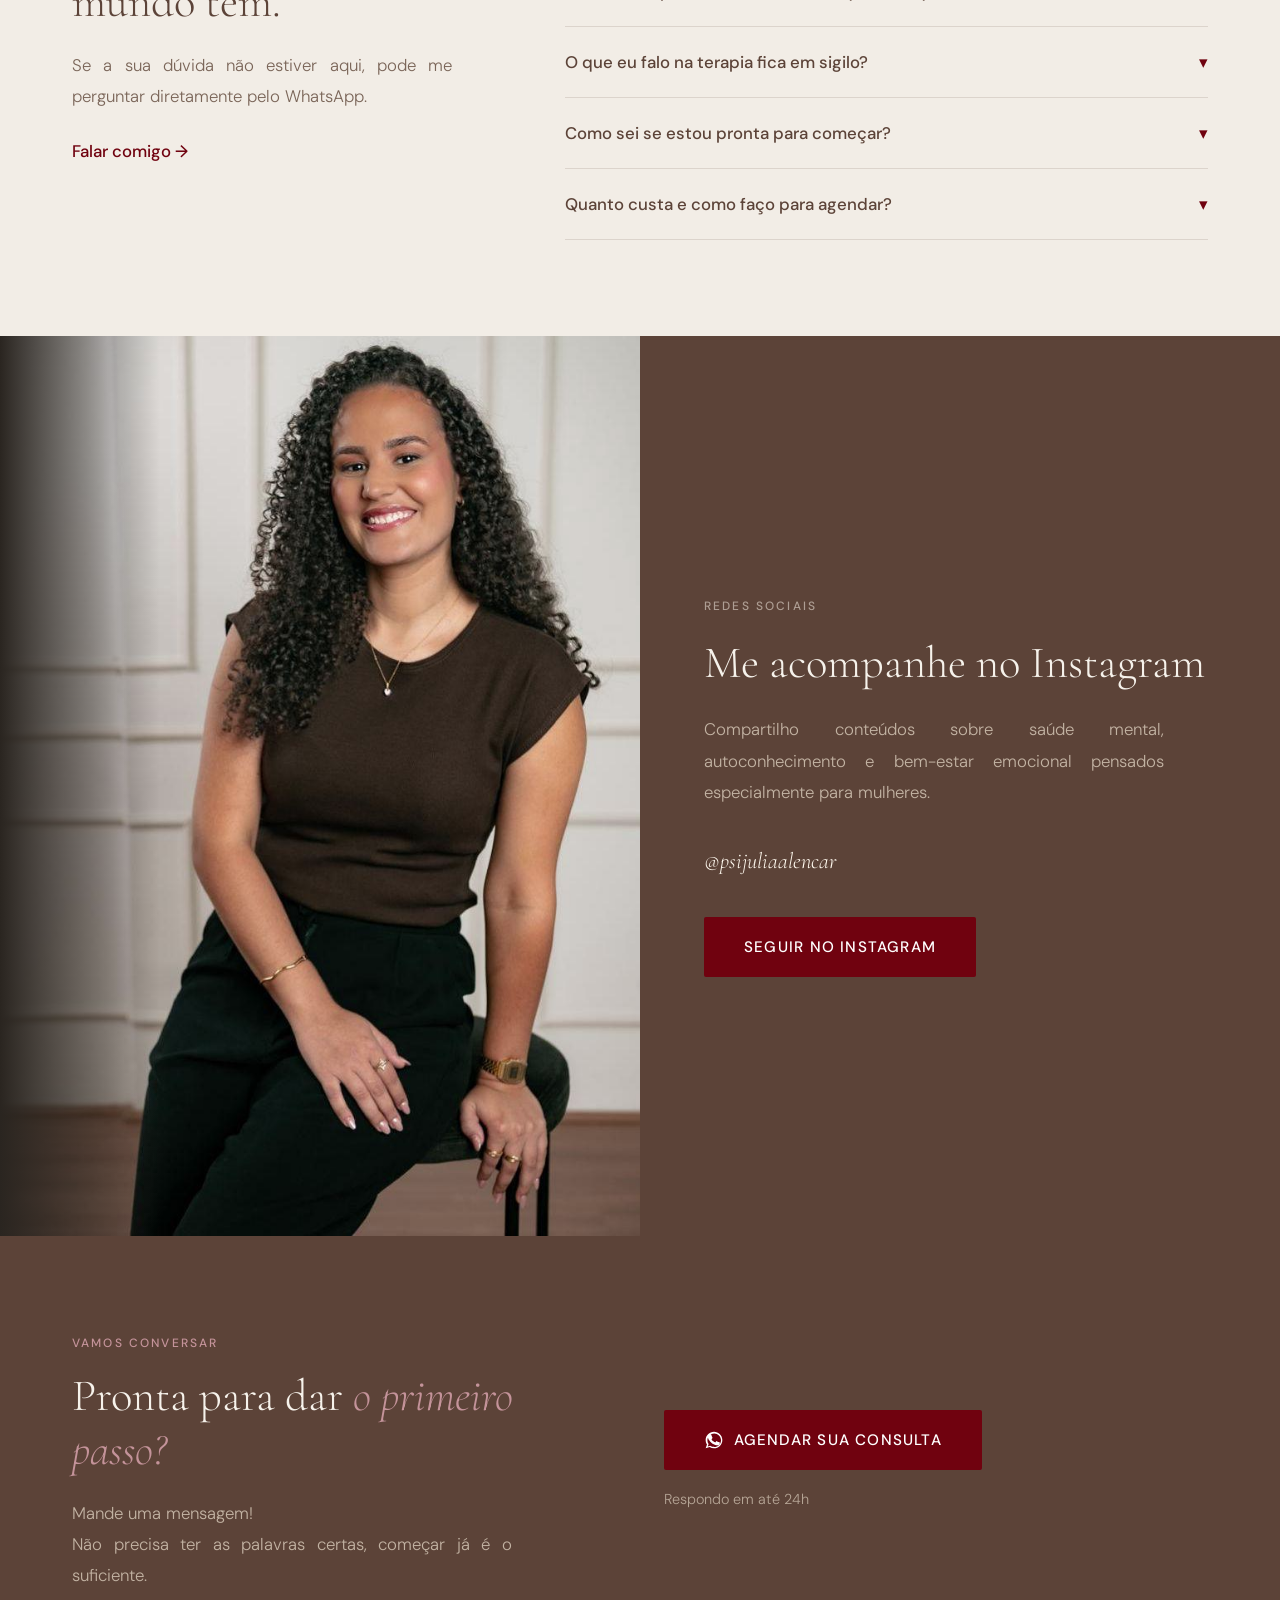
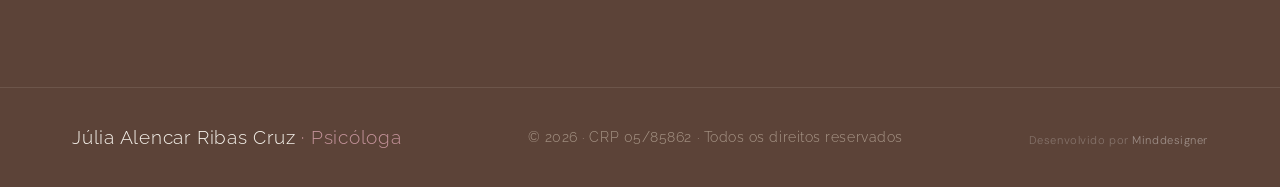
==== commit 8e95cc42: "nova paleta + ajuste hero foto julia1_1" ====
--- a/index.html
+++ b/index.html
@@ -13,12 +13,59 @@
   <link href="https://fonts.googleapis.com/css2?family=Cormorant+Garamond:ital,wght@0,300;0,400;1,300;1,400&family=DM+Sans:wght@300;400;500;700&display=swap" rel="stylesheet">
   <link href="https://fonts.googleapis.com/css2?family=Raleway:wght@300;400;500&display=swap" rel="stylesheet">
 
-  <link rel="stylesheet" href="css/style.css?v=20">
+  <link rel="stylesheet" href="css/style.css?v=22">
   <script src="https://identity.netlify.com/v1/netlify-identity-widget.js"></script>
+
+  <style>
+    /* === OVERRIDES FORÇADOS === */
+    .btn-primary, .btn-whatsapp { background: #70020f !important; color: #fff !important; }
+    .btn-primary:hover, .btn-whatsapp:hover { background: #520009 !important; }
+    .label { color: #70020f !important; }
+    .eyebrow { color: #70020f !important; }
+    .accent { color: #70020f !important; }
+    .nav-logo-crp { color: #70020f !important; }
+    .accordion-trigger .arrow { color: #70020f !important; }
+    .faq-link { color: #70020f !important; }
+    .instagram .label { color: rgba(255,249,239,0.5) !important; }
+    .instagram-handle { color: #fff9ef !important; }
+    .instagram-content .btn-whatsapp { width: auto !important; align-self: flex-start !important; display: inline-flex !important; }
+    .tag { background: #70020f !important; color: #fff !important; }
+    .card { background: #DCCFBE !important; border-left: 4px solid #7A3B43 !important; }
+    .card h3 { color: #2A1505 !important; }
+    .card p { color: #4c2b08 !important; opacity: 1 !important; }
+    .card-icon { border-color: #70020f !important; color: #70020f !important; }
+    .ajuda { background: #F2EDE6 !important; }
+    .sobre { background: #F2EDE6 !important; }
+    .faq { background: #F2EDE6 !important; }
+    .contato-left .label { color: #C4939A !important; }
+    .contato h2 .accent { color: #C4939A !important; }
+    .footer-logo .accent { color: #C4939A !important; }
+
+    /* Gradiente hero nas fotos */
+    .sobre-media { position: relative !important; overflow: hidden !important; }
+    .sobre-media::before {
+      content: '';
+      position: absolute !important;
+      inset: 0 !important;
+      z-index: 1 !important;
+      background: linear-gradient(to right, #F2EDE6 0%, transparent 15%) !important;
+      pointer-events: none !important;
+    }
+    .ajuda-media { position: relative !important; overflow: hidden !important; }
+    .ajuda-media::before {
+      content: '';
+      position: absolute !important;
+      inset: 0 !important;
+      z-index: 1 !important;
+      background: linear-gradient(to left, #F2EDE6 0%, transparent 15%) !important;
+      pointer-events: none !important;
+    }
+
+  </style>
 </head>
 <body>
 
-  <!-- ===================== NAV ===================== -->
+  <!-- NAV -->
   <header class="nav">
     <div class="container">
       <a href="#" class="nav-logo">
@@ -32,12 +79,12 @@
         <li><a href="#blog">Blog</a></li>
       </ul>
       <div class="nav-cta">
-        <a href="https://wa.me/5521990695000" class="btn btn-primary" target="_blank" rel="noopener">Agendar sua consulta</a>
+        <a href="https://wa.me/5521990695000" class="btn btn-whatsapp" target="_blank" rel="noopener">Agendar sua consulta</a>
       </div>
     </div>
   </header>
 
-  <!-- ===================== HERO ===================== -->
+  <!-- HERO -->
   <section class="hero">
     <div class="hero-content">
       <span class="eyebrow">Psicóloga Clínica</span>
@@ -45,22 +92,21 @@
       <p class="subtitle">Psicoterapia individual para mulheres, 100% online, com escuta acolhedora e abordagem cognitivo-comportamental: para você entender o que sente e encontrar o seu próprio caminho.</p>
       <p class="hero-meta">Psicóloga Júlia Alencar | CRP 05/85862</p>
       <div class="hero-actions">
-        <a href="https://wa.me/5521990695000" class="btn btn-primary" target="_blank" rel="noopener">Agendar sua consulta</a>
+        <a href="https://wa.me/5521990695000" class="btn btn-whatsapp" target="_blank" rel="noopener">Agendar sua consulta</a>
       </div>
     </div>
     <div class="hero-media">
-      <img src="img/julia1.jpeg" alt="Júlia Alencar, psicóloga, em pé com blazer verde" class="anim-img anim-right">
-    </div>
-  </section>
-
-  <!-- ===================== PARA QUEM É ===================== -->
+      <img src="img/julia1_1.jpeg" alt="Júlia Alencar, psicóloga" class="anim-img anim-right">
+    </div>
+  </section>
+
+  <!-- PARA QUEM É -->
   <section class="paraquem" id="paraquem">
     <div class="container">
       <div class="section-header">
         <span class="label">Para quem é</span>
         <h2>Você se reconhece em algum desses cenários?</h2>
       </div>
-
       <div class="cards-grid">
         <div class="card">
           <span class="card-icon">✓</span>
@@ -93,14 +139,13 @@
           <p>Aquela exaustão que vai além do físico, a sensação de estar sempre no limite, sem energia para as coisas que antes te faziam bem.</p>
         </div>
       </div>
-
       <div class="paraquem-cta">
-        <a href="https://wa.me/5521990695000" class="btn btn-primary" target="_blank" rel="noopener">Agendar sua consulta</a>
-      </div>
-    </div>
-  </section>
-
-  <!-- ===================== COMO A PSICOTERAPIA PODE TE AJUDAR ===================== -->
+        <a href="https://wa.me/5521990695000" class="btn btn-whatsapp" target="_blank" rel="noopener">Agendar sua consulta</a>
+      </div>
+    </div>
+  </section>
+
+  <!-- ABORDAGEM — efeito hero: foto direita, texto esquerda -->
   <section class="ajuda">
     <div class="ajuda-content">
       <span class="label">Abordagem</span>
@@ -114,15 +159,17 @@
         <span class="tag">Sigilo garantido</span>
       </div>
     </div>
-    <div class="ajuda-media">
-      <img src="img/julia3.jpeg" alt="Júlia Alencar ao lado do monitor, em atendimento online" class="anim-img anim-right">
-    </div>
-  </section>
-
-  <!-- ===================== SOBRE MIM ===================== -->
+    <div class="ajuda-media" style="position:relative;overflow:hidden;">
+      <img src="img/julia3.jpeg" alt="Júlia Alencar ao lado do monitor" class="anim-img anim-right">
+      <div style="position:absolute;inset:0;z-index:2;background:linear-gradient(to right,#F2EDE6 0%,transparent 12%);pointer-events:none;"></div>
+    </div>
+  </section>
+
+  <!-- SOBRE MIM — efeito hero: foto esquerda, texto direita -->
   <section class="sobre" id="sobre">
-    <div class="sobre-media">
-      <img src="img/julia2.jpeg" alt="Júlia Alencar sorrindo, blusa branca, fundo terracota" class="anim-img anim-left">
+    <div class="sobre-media" style="position:relative;overflow:hidden;">
+      <img src="img/julia2.jpeg" alt="Júlia Alencar sorrindo" class="anim-img anim-left">
+      <div style="position:absolute;inset:0;z-index:2;background:linear-gradient(to left,#F2EDE6 0%,transparent 25%);pointer-events:none;"></div>
     </div>
     <div class="sobre-content">
       <span class="label">Sobre mim</span>
@@ -130,13 +177,11 @@
       <p>Sou Júlia Alencar, psicóloga clínica com foco em psicoterapia individual para mulheres adultas. Escolhi trabalhar exclusivamente com mulheres porque acredito que nós carregamos demandas muito específicas.</p>
       <p>Me graduei em Psicologia pela Universidade Veiga de Almeida e, desde então, investi na especialização em áreas que considero essenciais para quem sofre com ansiedade, oscilações de humor, dificuldade de lidar com as próprias emoções, entre outras questões. Fiz pós-graduação em Terapia Cognitivo-Comportamental pela PUC-RS, uma das abordagens mais estudadas e com maior eficácia comprovada no tratamento dessas questões e me especializei em Regulação Emocional pela Vrije Universiteit Amsterdam, na Holanda, aprofundando meu olhar sobre como as emoções se formam, se intensificam e podem ser manejadas de forma mais saudável no dia a dia.</p>
       <p>Além disso, mantenho formação contínua em saúde mental da mulher, porque acredito que cuidar bem exige estudo constante. Tudo isso me permite oferecer a você um processo que vai além do acolhimento.</p>
-      <div class="crp-line">
-        CRP 05/85862
-      </div>
-    </div>
-  </section>
-
-  <!-- ===================== BLOG ===================== -->
+      <div class="crp-line">CRP 05/85862</div>
+    </div>
+  </section>
+
+  <!-- BLOG -->
   <section id="blog" class="blog-section">
     <div class="blog-header">
       <span class="label">Blog</span>
@@ -151,7 +196,7 @@
     </div>
   </section>
 
-  <!-- ===================== FAQ ===================== -->
+  <!-- FAQ -->
   <section class="faq" id="faq">
     <div class="container">
       <div class="faq-intro">
@@ -160,7 +205,6 @@
         <p>Se a sua dúvida não estiver aqui, pode me perguntar diretamente pelo WhatsApp.</p>
         <a href="#contato" class="faq-link">Falar comigo →</a>
       </div>
-
       <div class="accordion">
         <div class="accordion-item">
           <button class="accordion-trigger">
@@ -171,7 +215,6 @@
             <p>As sessões acontecem por videochamada, em uma plataforma segura. Você só precisa de um local tranquilo e conexão com a internet: pode ser de casa, do trabalho ou de onde for mais confortável para você.</p>
           </div>
         </div>
-
         <div class="accordion-item">
           <button class="accordion-trigger">
             <span>Quanto tempo dura cada sessão e qual a frequência?</span>
@@ -181,7 +224,6 @@
             <p>As sessões têm 50 minutos e geralmente acontecem semanalmente, sempre no mesmo horário, criando um espaço fixo de cuidado na sua rotina.</p>
           </div>
         </div>
-
         <div class="accordion-item">
           <button class="accordion-trigger">
             <span>O que eu falo na terapia fica em sigilo?</span>
@@ -191,7 +233,6 @@
             <p>Sim. O sigilo é um princípio ético fundamental da profissão. Tudo o que é compartilhado nas sessões é confidencial.</p>
           </div>
         </div>
-
         <div class="accordion-item">
           <button class="accordion-trigger">
             <span>Como sei se estou pronta para começar?</span>
@@ -201,7 +242,6 @@
             <p>Não existe um momento certo ou um nível mínimo de sofrimento para começar a terapia. Se você sente que quer se entender melhor ou que algo merece atenção, esse já é motivo suficiente.</p>
           </div>
         </div>
-
         <div class="accordion-item">
           <button class="accordion-trigger">
             <span>Quanto custa e como faço para agendar?</span>
@@ -215,25 +255,26 @@
     </div>
   </section>
 
-  <!-- ===================== INSTAGRAM ===================== -->
+  <!-- INSTAGRAM -->
   <section class="instagram" id="instagram">
-    <div class="instagram-media">
+    <div class="instagram-media" style="position:relative;overflow:hidden;">
       <img src="img/julia5.jpeg" alt="Júlia Alencar" class="anim-img anim-left">
+      <div style="position:absolute;inset:0;z-index:2;background:linear-gradient(to right,#2A2520 0%,transparent 25%);pointer-events:none;"></div>
     </div>
     <div class="instagram-content">
       <span class="label">Redes sociais</span>
       <h2>Me acompanhe no Instagram</h2>
       <p class="subtitle">Compartilho conteúdos sobre saúde mental, autoconhecimento e bem-estar emocional pensados especialmente para mulheres.</p>
       <span class="instagram-handle">@psijuliaalencar</span>
-      <a href="https://www.instagram.com/psijuliaalencar" class="btn btn-primary" target="_blank" rel="noopener">Seguir no Instagram</a>
-    </div>
-  </section>
-
-  <!-- ===================== CTA FINAL / CONTATO ===================== -->
+      <a href="https://www.instagram.com/psijuliaalencar" class="btn btn-whatsapp" style="width:auto;align-self:flex-start;" target="_blank" rel="noopener">Seguir no Instagram</a>
+    </div>
+  </section>
+
+  <!-- CTA FINAL -->
   <section class="contato" id="contato">
     <div class="container">
       <div class="contato-left">
-        <span class="label">Vamos conversar</span>
+        <span class="label" style="color:#C4939A;">Vamos conversar</span>
         <h2>Pronta para dar <span class="accent">o primeiro passo?</span></h2>
         <p class="subtitle">Mande uma mensagem!<br>Não precisa ter as palavras certas, começar já é o suficiente.</p>
       </div>
@@ -250,7 +291,7 @@
     </div>
   </section>
 
-  <!-- ===================== FOOTER ===================== -->
+  <!-- FOOTER -->
   <footer class="footer">
     <div class="container">
       <div class="footer-logo">Júlia Alencar Ribas Cruz <span class="accent">· Psicóloga</span></div>
--- a/css/style.css
+++ b/css/style.css
@@ -1,32 +1,36 @@
 /* ===========================================================
    Júlia Alencar · Psicóloga — Stylesheet
+   Nova paleta: Acolhimento, profundidade e transformação
    =========================================================== */
 
 :root {
-  --sage:        #8A9E7F;
-  --sage-light:  #C5D4BC;
-  --terra:       #C4845A;
-  --gold:        #C9A84C;
-  --bordeaux:    #7B2D3E;
-  --cream:       #FAF7F2;
-  --warm-white:  #F2EDE6;
-  --ink:         #2A2520;
-  --mid:         #6B5F56;
+  --creme:       #F6F2EB;
+  --bege:        #DCCFBE;
+  --azul:        #6F8290;
+  --marrom:      #5C4338;
+  --vinho:       #7A3B43;
+  --oliva:       #8C9A7D;
+  --ink:         #5C4338;
+  --mid:         #7a6558;
+  --cream:       #F6F2EB;
+  --warm-white:  #DCCFBE;
+  --sage:        #7A3B43;
+  --sage-light:  #C4A898;
+  --terra:       #8C9A7D;
+  --gold:        #7A3B43;
+  --bordeaux:    #5a2830;
 }
 
 /* ---------- Reset & base ---------- */
 * { margin: 0; padding: 0; box-sizing: border-box; }
-
-html {
-  scroll-behavior: smooth;
-}
+html { scroll-behavior: smooth; }
 
 body {
   font-family: 'DM Sans', sans-serif;
   font-weight: 300;
   font-size: 1.05rem;
-  color: var(--ink);
-  background: var(--cream);
+  color: var(--marrom);
+  background: var(--creme);
   line-height: 1.85;
   -webkit-font-smoothing: antialiased;
   overflow-x: hidden;
@@ -34,29 +38,15 @@
 
 h1, h2, h3 {
   font-family: 'Cormorant Garamond', serif;
-  color: var(--ink);
+  color: var(--marrom);
   line-height: 1.2;
 }
 
-h1 {
-  font-size: clamp(3.5rem, 6vw, 5.5rem);
-  font-weight: 300;
-}
-
-h2 {
-  font-size: clamp(2.2rem, 3.5vw, 3.5rem);
-  font-weight: 300;
-}
-
-h3 {
-  font-size: clamp(1.5rem, 2.5vw, 2rem);
-  font-weight: 400;
-}
-
-a {
-  text-decoration: none;
-  color: inherit;
-}
+h1 { font-size: clamp(3.5rem, 6vw, 5.5rem); font-weight: 300; }
+h2 { font-size: clamp(2.2rem, 3.5vw, 3.5rem); font-weight: 300; }
+h3 { font-size: clamp(1.5rem, 2.5vw, 2rem); font-weight: 400; }
+
+a { text-decoration: none; color: inherit; }
 
 .hero-content .subtitle,
 .sobre-content p,
@@ -68,52 +58,19 @@
   text-align: justify;
 }
 
-img {
-  display: block;
-  max-width: 100%;
-  filter: saturate(0.9);
-}
-
-.italic {
-  font-style: italic;
-}
-
-/* ---------- Scroll-entrance animation (imagens) ----------
-   Visíveis por padrão: o JS adiciona ".anim-ready" para esconder
-   a imagem antes de animá-la. Se o JS não rodar, a foto permanece
-   visível (sem animação) em vez de ficar invisível para sempre. */
-.anim-img {
-  transition: opacity 0.7s ease-out, transform 0.7s ease-out;
-}
-
-.anim-img.anim-ready.anim-left {
-  opacity: 0;
-  transform: translateX(-60px);
-}
-
-.anim-img.anim-ready.anim-right {
-  opacity: 0;
-  transform: translateX(60px);
-}
-
-.anim-img.anim-ready.anim-fade {
-  opacity: 0;
-  transform: translateY(20px);
-}
-
+img { display: block; max-width: 100%; filter: saturate(0.9); }
+.italic { font-style: italic; }
+
+/* ---------- Animações ---------- */
+.anim-img { transition: opacity 0.7s ease-out, transform 0.7s ease-out; }
+.anim-img.anim-ready.anim-left { opacity: 0; transform: translateX(-60px); }
+.anim-img.anim-ready.anim-right { opacity: 0; transform: translateX(60px); }
+.anim-img.anim-ready.anim-fade { opacity: 0; transform: translateY(20px); }
 @media (prefers-reduced-motion: reduce) {
-  .anim-img {
-    opacity: 1 !important;
-    transform: none !important;
-    transition: none !important;
-  }
-}
-
-.container {
-  max-width: 1200px;
-  margin: 0 auto;
-  padding: 0 2rem;
-}
+  .anim-img { opacity: 1 !important; transform: none !important; transition: none !important; }
+}
+
+.container { max-width: 1200px; margin: 0 auto; padding: 0 2rem; }
 
 .eyebrow {
   font-family: 'DM Sans', sans-serif;
@@ -121,6 +78,7 @@
   text-transform: uppercase;
   letter-spacing: 0.12em;
   font-size: 0.8rem;
+  color: var(--vinho);
 }
 
 /* ---------- Buttons ---------- */
@@ -142,1013 +100,300 @@
   padding: 1rem 2.5rem;
   text-transform: uppercase;
   letter-spacing: 0.08em;
-  background: var(--sage);
+  background: var(--vinho);
   color: #FFFFFF;
 }
 
 .btn-primary:hover,
-.btn-whatsapp:hover {
-  background: var(--bordeaux);
-}
+.btn-whatsapp:hover { background: var(--bordeaux); }
 
 .btn-ghost {
   background: transparent;
-  color: var(--ink);
-  border: 1px solid rgba(42, 37, 32, 0.2);
-}
+  color: var(--marrom);
+  border: 1px solid rgba(92, 67, 56, 0.3);
+}
+
+.btn-ghost:hover { border-color: var(--azul); color: var(--azul); }
+
+.btn-whatsapp { display: inline-flex; align-items: center; gap: 0.6rem; }
+.btn-whatsapp svg { width: 20px; height: 20px; fill: currentColor; }
 
 /* ---------- Blog ---------- */
-.blog-section {
-  padding: 7rem 5rem;
-  background: var(--cream);
-}
-.blog-header {
-  text-align: center;
-  margin-bottom: 4rem;
-}
+.blog-page-header { padding: 10rem 5rem 3rem; text-align: center; background: var(--creme); }
+.blog-page-header .blog-subtitle { margin-top: 1rem; }
+.blog-section { padding: 7rem 5rem; background: var(--creme); }
+.blog-header { text-align: center; margin-bottom: 4rem; }
 .blog-subtitle {
-  font-size: 0.97rem;
-  color: var(--mid);
-  font-weight: 300;
-  line-height: 1.7;
-  max-width: 480px;
-  margin: 0 auto;
+  font-size: 0.97rem; color: var(--mid); font-weight: 300;
+  line-height: 1.7; max-width: 480px; margin: 0 auto;
 }
 .blog-grid {
-  display: grid;
-  grid-template-columns: repeat(3, 1fr);
-  gap: 2rem;
-  margin-bottom: 3rem;
+  display: grid; grid-template-columns: repeat(3, 1fr);
+  gap: 2rem; margin-bottom: 3rem;
 }
 .blog-card {
-  background: white;
-  border-radius: 2px;
-  overflow: hidden;
-  border: 1px solid var(--sage-light);
-  transition: transform 0.2s, box-shadow 0.2s;
-}
-.blog-card:hover {
-  transform: translateY(-4px);
-  box-shadow: 0 8px 24px rgba(0,0,0,0.08);
-}
-.blog-card-img {
-  width: 100%;
-  height: 200px;
-  object-fit: cover;
-  background: var(--warm-white);
-}
-.blog-card-body {
-  padding: 1.5rem;
-}
+  background: white; border-radius: 2px; overflow: hidden;
+  border: 1px solid var(--bege); transition: transform 0.2s, box-shadow 0.2s;
+}
+.blog-card:hover { transform: translateY(-4px); box-shadow: 0 8px 24px rgba(0,0,0,0.08); }
+.blog-card-img { width: 100%; height: 200px; object-fit: cover; background: var(--bege); }
+.blog-card-body { padding: 1.5rem; }
 .blog-card-date {
-  font-size: 0.72rem;
-  color: var(--gold);
-  letter-spacing: 0.1em;
-  text-transform: uppercase;
-  margin-bottom: 0.5rem;
+  font-size: 0.72rem; color: var(--azul);
+  letter-spacing: 0.1em; text-transform: uppercase; margin-bottom: 0.5rem;
 }
 .blog-card-title {
-  font-family: 'Cormorant Garamond', serif;
-  font-size: 1.3rem;
-  font-weight: 400;
-  color: var(--ink);
-  margin-bottom: 0.8rem;
-  line-height: 1.3;
-}
-.blog-card-excerpt {
-  font-size: 0.88rem;
-  color: var(--mid);
-  font-weight: 300;
-  line-height: 1.7;
-  margin-bottom: 1rem;
-}
+  font-family: 'Cormorant Garamond', serif; font-size: 1.3rem;
+  font-weight: 400; color: var(--marrom); margin-bottom: 0.8rem; line-height: 1.3;
+}
+.blog-card-excerpt { font-size: 0.88rem; color: var(--mid); font-weight: 300; line-height: 1.7; margin-bottom: 1rem; }
 .blog-card-link {
-  font-size: 0.8rem;
-  color: var(--sage);
-  text-decoration: none;
-  font-weight: 500;
-  letter-spacing: 0.05em;
-  border-bottom: 1px solid var(--sage-light);
-  padding-bottom: 2px;
-}
-.blog-cta {
-  text-align: center;
-}
-.blog-loading {
-  text-align: center;
-  color: var(--mid);
-  font-size: 0.9rem;
-  padding: 3rem;
-  grid-column: 1/-1;
-}
+  font-size: 0.8rem; color: var(--vinho); text-decoration: none;
+  font-weight: 500; letter-spacing: 0.05em;
+  border-bottom: 1px solid var(--sage-light); padding-bottom: 2px;
+}
+.blog-cta { text-align: center; }
+.blog-loading { text-align: center; color: var(--mid); font-size: 0.9rem; padding: 3rem; grid-column: 1/-1; }
 @media (max-width: 768px) {
+  .blog-page-header { padding: 7rem 1.5rem 2rem; }
   .blog-section { padding: 4rem 1.5rem; }
   .blog-grid { grid-template-columns: 1fr; }
 }
 
-.btn-ghost:hover {
-  border-color: var(--sage);
-  color: var(--sage);
-}
-
-.btn-whatsapp {
-  display: inline-flex;
-  align-items: center;
-  gap: 0.6rem;
-}
-
-.btn-whatsapp svg {
-  width: 20px;
-  height: 20px;
-  fill: currentColor;
-}
-
 /* ---------- WhatsApp flutuante ---------- */
 .whatsapp-float {
-  position: fixed;
-  bottom: 2rem;
-  right: 2rem;
-  width: 60px;
-  height: 60px;
-  z-index: 999;
-  border-radius: 50%;
-  box-shadow: 0 4px 12px rgba(0, 0, 0, 0.2);
+  position: fixed; bottom: 2rem; right: 2rem;
+  width: 60px; height: 60px; z-index: 999; border-radius: 50%;
+  box-shadow: 0 4px 12px rgba(0,0,0,0.2);
   animation: whatsapp-pulse 1.5s ease-in-out infinite;
 }
-
-.whatsapp-float img {
-  width: 100%;
-  height: 100%;
-  display: block;
-  filter: none;
-}
-
-@keyframes whatsapp-pulse {
-  0%, 100% { transform: scale(1); }
-  50% { transform: scale(1.1); }
-}
-
-@media (prefers-reduced-motion: reduce) {
-  .whatsapp-float {
-    animation: none;
-  }
-}
+.whatsapp-float img { width: 100%; height: 100%; display: block; filter: none; }
+@keyframes whatsapp-pulse { 0%, 100% { transform: scale(1); } 50% { transform: scale(1.1); } }
+@media (prefers-reduced-motion: reduce) { .whatsapp-float { animation: none; } }
 
 /* ---------- Nav ---------- */
 .nav {
-  position: fixed;
-  top: 0;
-  left: 0;
-  right: 0;
-  z-index: 100;
-  background: rgba(250, 247, 242, 0.92);
-  backdrop-filter: blur(8px);
-  -webkit-backdrop-filter: blur(8px);
-  border-bottom: 1px solid rgba(138, 158, 127, 0.15);
-}
-
-.nav .container {
-  display: flex;
-  align-items: center;
-  justify-content: space-between;
-  height: 80px;
-}
-
-.nav-logo {
-  display: flex;
-  align-items: baseline;
-  gap: 0.4rem;
-  font-family: 'DM Sans', sans-serif;
-  font-weight: 300;
-}
-
-.nav-logo-name {
-  font-size: 1.15rem;
-  color: var(--ink);
-  letter-spacing: 0.02em;
-}
-
-.nav-logo-crp {
-  font-size: 0.85rem;
-  color: var(--sage);
-  letter-spacing: 0.04em;
-}
-
-.nav-links {
-  display: flex;
-  gap: 2.5rem;
-  list-style: none;
-  font-size: 0.95rem;
-}
-
-.nav-links a {
-  transition: color 0.2s ease;
-}
-
-.nav-links a:hover {
-  color: var(--sage);
-}
-
-.nav-cta .btn {
-  padding: 0.7rem 1.5rem;
-  font-size: 0.85rem;
-}
-
-.nav-toggle {
-  display: none;
-}
+  position: fixed; top: 0; left: 0; right: 0; z-index: 100;
+  background: rgba(246, 242, 235, 0.95);
+  backdrop-filter: blur(8px); -webkit-backdrop-filter: blur(8px);
+  border-bottom: 1px solid rgba(92, 67, 56, 0.12);
+}
+.nav .container { display: flex; align-items: center; justify-content: space-between; height: 80px; }
+.nav-logo { display: flex; align-items: baseline; gap: 0.4rem; font-family: 'DM Sans', sans-serif; font-weight: 300; }
+.nav-logo-name { font-size: 1.15rem; color: var(--marrom); letter-spacing: 0.02em; }
+.nav-logo-crp { font-size: 0.85rem; color: var(--azul); letter-spacing: 0.04em; }
+.nav-links { display: flex; gap: 2.5rem; list-style: none; font-size: 0.95rem; }
+.nav-links a { transition: color 0.2s ease; }
+.nav-links a:hover { color: var(--vinho); }
+.nav-cta .btn { padding: 0.7rem 1.5rem; font-size: 0.85rem; }
+.nav-toggle { display: none; }
 
 /* ---------- Hero ---------- */
 .hero {
-  display: grid;
-  grid-template-columns: 1fr 1fr;
-  min-height: 100vh;
-  padding-top: 80px;
-  align-items: stretch;
-}
-
+  display: grid; grid-template-columns: 1fr 1fr;
+  min-height: 100vh; align-items: stretch;
+}
 .hero-content {
-  padding: 3rem 4rem 3rem 2rem;
-  max-width: 560px;
-  display: flex;
-  flex-direction: column;
-  justify-content: center;
-}
-
-.hero-content .eyebrow {
-  color: var(--gold);
-  margin-bottom: 1.5rem;
-}
-
-.hero-content h1 {
-  margin-bottom: 1.5rem;
-}
-
-.hero-content h1 .accent {
-  font-style: italic;
-  color: var(--terra);
-}
-
-.hero-content .subtitle {
-  color: var(--mid);
-  font-size: 1.1rem;
-  margin-bottom: 1.5rem;
-  max-width: 460px;
-}
-
-.hero-meta {
-  font-family: 'DM Sans', sans-serif;
-  font-size: 0.85rem;
-  color: var(--mid);
-  margin-bottom: 2rem;
-}
-
-.hero-actions {
-  display: flex;
-  gap: 1rem;
-  flex-wrap: wrap;
-}
-
-.hero-media {
-  position: relative;
-  height: 100%;
-  overflow: hidden;
-}
-
-.hero-media img {
-  position: absolute;
-  inset: 0;
-  width: 100%;
-  height: 100%;
-  object-fit: cover;
-  object-position: top center;
+  padding: 8rem 4rem 3rem 2rem; max-width: 560px;
+  display: flex; flex-direction: column; justify-content: center;
+}
+.hero-content .eyebrow { color: var(--vinho); margin-bottom: 1.5rem; }
+.hero-content h1 { margin-bottom: 1.5rem; }
+.hero-content h1 .accent { font-style: italic; color: var(--vinho); }
+.hero-content .subtitle { color: var(--mid); font-size: 1.1rem; margin-bottom: 1.5rem; max-width: 460px; }
+.hero-meta { font-family: 'DM Sans', sans-serif; font-size: 0.85rem; color: var(--mid); margin-bottom: 2rem; }
+.hero-actions { display: flex; gap: 1rem; flex-wrap: wrap; }
+.hero-media { position: relative; height: 100%; overflow: hidden; }
+.hero-media img { position: absolute; inset: 0; width: 100%; height: 100%; object-fit: cover; object-position: top; }
+.hero-media::before {
+  content: ''; position: absolute; inset: 0; z-index: 1;
+  background: linear-gradient(to right, var(--creme) 0%, transparent 12%);
+  pointer-events: none;
 }
 
 /* ---------- Sobre ---------- */
-.sobre {
-  display: grid;
-  grid-template-columns: 1fr 1fr;
-  background: var(--warm-white);
-}
-
-.sobre-media {
-  position: relative;
-  aspect-ratio: 4 / 5;
-  overflow: hidden;
-}
-
-.sobre-media img {
-  width: 100%;
-  height: 100%;
-  object-fit: cover;
-  object-position: top center;
-  position: absolute;
-  inset: 0;
-}
-
+.sobre { display: grid; grid-template-columns: 1fr 1fr; background: var(--bege); }
+.sobre-media { position: relative; aspect-ratio: 4/5; overflow: hidden; }
+.sobre-media img { width: 100%; height: 100%; object-fit: cover; object-position: top; position: absolute; inset: 0; }
 .sobre-media::after {
-  content: '';
-  position: absolute;
-  inset: 0;
-  background: linear-gradient(135deg, rgba(196, 132, 90, 0.08), transparent);
-}
-
-.sobre-content {
-  padding: 5rem 4rem;
-  display: flex;
-  flex-direction: column;
-  justify-content: center;
-}
+  content: ''; position: absolute; inset: 0;
+  background: linear-gradient(135deg, rgba(111,130,144,0.08), transparent);
+}
+.sobre-content { padding: 5rem 4rem; display: flex; flex-direction: column; justify-content: center; }
 
 .label {
-  font-family: 'DM Sans', sans-serif;
-  font-weight: 500;
-  text-transform: uppercase;
-  letter-spacing: 0.18em;
-  font-size: 0.75rem;
-  color: var(--gold);
-  margin-bottom: 1rem;
-  display: block;
-}
-
-.sobre-content h2 {
-  margin-bottom: 1.75rem;
-}
-
-.sobre-content h2 .accent {
-  font-style: italic;
-  color: var(--terra);
-}
-
-.sobre-content p {
-  color: var(--mid);
-  margin-bottom: 1.25rem;
-  max-width: 520px;
-}
-
-.formacao-list {
-  list-style: none;
-  margin: 0.5rem 0 1.5rem;
-  max-width: 520px;
-}
-
-.formacao-list li {
-  margin-bottom: 0.6rem;
-  color: var(--mid);
-  font-size: 0.95rem;
-}
-
-.formacao-list li::before {
-  content: '●';
-  color: var(--sage);
-  margin-right: 0.75rem;
-  font-size: 0.6rem;
-  vertical-align: middle;
-}
-
-.crp-line {
-  margin-top: 1.5rem;
-  padding-top: 1.25rem;
-  border-top: 1px solid var(--sage);
-  font-size: 0.9rem;
-  color: var(--mid);
-  max-width: 520px;
-}
-
-/* ---------- Section header (shared) ---------- */
-.section-header {
-  text-align: center;
-  max-width: 640px;
-  margin: 0 auto 3.5rem;
-}
-
-.section-header .label {
-  margin-bottom: 1rem;
-}
-
-.section-header h2 {
-  margin-bottom: 1.25rem;
-}
-
-.section-header .subtitle {
-  color: var(--mid);
-}
+  font-family: 'DM Sans', sans-serif; font-weight: 500;
+  text-transform: uppercase; letter-spacing: 0.18em;
+  font-size: 0.75rem; color: var(--vinho); margin-bottom: 1rem; display: block;
+}
+
+.sobre-content h2 { margin-bottom: 1.75rem; }
+.sobre-content h2 .accent { font-style: italic; color: var(--vinho); }
+.sobre-content p { color: var(--mid); margin-bottom: 1.25rem; max-width: 520px; }
+
+.formacao-list { list-style: none; margin: 0.5rem 0 1.5rem; max-width: 520px; }
+.formacao-list li { margin-bottom: 0.6rem; color: var(--mid); font-size: 0.95rem; }
+.formacao-list li::before { content: '●'; color: var(--oliva); margin-right: 0.75rem; font-size: 0.6rem; vertical-align: middle; }
+
+.crp-line { margin-top: 1.5rem; padding-top: 1.25rem; border-top: 1px solid var(--azul); font-size: 0.9rem; color: var(--mid); max-width: 520px; }
+
+/* ---------- Section header ---------- */
+.section-header { text-align: center; max-width: 640px; margin: 0 auto 3.5rem; }
+.section-header .label { margin-bottom: 1rem; }
+.section-header h2 { margin-bottom: 1.25rem; }
+.section-header .subtitle { color: var(--mid); }
 
 /* ---------- Para quem é ---------- */
-.paraquem {
-  background: var(--cream);
-  padding: 6rem 0;
-}
-
+.paraquem { background: var(--creme); padding: 6rem 0; }
 .cards-grid {
-  display: grid;
-  grid-template-columns: 1fr 1fr 1fr;
-  align-items: stretch;
-  gap: 1.5rem;
-  max-width: 1200px;
-  margin: 0 auto 3rem;
-}
-
+  display: grid; grid-template-columns: 1fr 1fr 1fr;
+  align-items: stretch; gap: 1.5rem; max-width: 1200px; margin: 0 auto 3rem;
+}
 .card {
-  background: var(--sage);
-  border-left: 4px solid var(--terra);
-  border-radius: 16px;
-  padding: 2.5rem;
-  box-shadow: 0 12px 28px rgba(138, 158, 127, 0.25);
-}
-
+  background: var(--bege); border-left: 4px solid var(--vinho);
+  border-radius: 16px; padding: 2.5rem;
+  box-shadow: 0 12px 28px rgba(92,67,56,0.12);
+}
 .card-icon {
-  display: flex;
-  align-items: center;
-  justify-content: center;
-  width: 2.5rem;
-  height: 2.5rem;
-  border-radius: 50%;
-  border: 2px solid #fff;
-  color: #fff;
-  font-size: 1.1rem;
-  margin-bottom: 1.25rem;
-}
-
-.card h3 {
-  font-family: 'DM Sans', sans-serif;
-  font-weight: 700;
-  color: #fff;
-  font-size: 1.2rem;
-  margin-bottom: 0.6rem;
-}
-
-.card p {
-  color: #fff;
-  opacity: 0.9;
-  font-weight: 300;
-  font-size: 0.95rem;
-}
-
-.paraquem-cta {
-  text-align: center;
-}
-
-/* ---------- Como a psicoterapia pode te ajudar ---------- */
-.ajuda {
-  display: grid;
-  grid-template-columns: 1fr 1fr;
-  background: var(--warm-white);
-}
-
-.ajuda-content {
-  padding: 5rem 4rem;
-  display: flex;
-  flex-direction: column;
-  justify-content: center;
-}
-
-.ajuda-content h2 {
-  margin-bottom: 1.75rem;
-}
-
-.ajuda-content h2 .accent {
-  font-style: italic;
-  color: var(--terra);
-}
-
-.ajuda-content p {
-  color: var(--mid);
-  margin-bottom: 1.25rem;
-  max-width: 520px;
-}
-
-.ajuda-content .tags {
-  margin-top: 0.75rem;
-  max-width: 420px;
-}
-
-.ajuda-media {
-  position: relative;
-  aspect-ratio: 4 / 5;
-  overflow: hidden;
-}
-
-.ajuda-media img {
-  width: 100%;
-  height: 100%;
-  object-fit: cover;
-  object-position: top center;
-  position: absolute;
-  inset: 0;
-}
-
-.tags {
-  display: flex;
-  flex-direction: row;
-  gap: 1rem;
-}
-
+  display: flex; align-items: center; justify-content: center;
+  width: 2.5rem; height: 2.5rem; border-radius: 50%;
+  border: 2px solid var(--vinho); color: var(--vinho);
+  font-size: 1.1rem; margin-bottom: 1.25rem;
+}
+.card h3 { font-family: 'DM Sans', sans-serif; font-weight: 700; color: var(--marrom); font-size: 1.2rem; margin-bottom: 0.6rem; }
+.card p { color: var(--mid); font-weight: 300; font-size: 0.95rem; }
+.paraquem-cta { text-align: center; }
+
+/* ---------- Ajuda ---------- */
+.ajuda { display: grid; grid-template-columns: 1fr 1fr; background: var(--bege); }
+.ajuda-content { padding: 5rem 4rem; display: flex; flex-direction: column; justify-content: center; }
+.ajuda-content h2 { margin-bottom: 1.75rem; }
+.ajuda-content h2 .accent { font-style: italic; color: var(--vinho); }
+.ajuda-content p { color: var(--mid); margin-bottom: 1.25rem; max-width: 520px; }
+.ajuda-content .tags { margin-top: 0.75rem; max-width: 420px; }
+.ajuda-media { position: relative; aspect-ratio: 4/5; overflow: hidden; }
+.ajuda-media img { width: 100%; height: 100%; object-fit: cover; object-position: top; position: absolute; inset: 0; }
+
+.tags { display: flex; flex-direction: row; gap: 1rem; }
 .tag {
-  background: var(--sage-light);
-  color: var(--sage);
-  font-family: 'DM Sans', sans-serif;
-  font-weight: 500;
-  text-transform: uppercase;
-  letter-spacing: 0.06em;
-  font-size: 0.75rem;
-  padding: 0.5rem 1rem;
-  border-radius: 2px;
-  text-align: center;
+  background: var(--vinho); color: #fff;
+  font-family: 'DM Sans', sans-serif; font-weight: 500;
+  text-transform: uppercase; letter-spacing: 0.06em;
+  font-size: 0.75rem; padding: 0.5rem 1rem; border-radius: 2px; text-align: center;
 }
 
 /* ---------- FAQ ---------- */
-.faq {
-  background: var(--warm-white);
-  padding: 6rem 0;
-}
-
-.faq .container {
-  display: grid;
-  grid-template-columns: 2fr 3fr;
-  gap: 4rem;
-}
-
-.faq-intro h2 {
-  margin: 1rem 0 1.25rem;
-}
-
-.faq-intro p {
-  color: var(--mid);
-  margin-bottom: 1.5rem;
-  max-width: 380px;
-}
-
-.faq-link {
-  color: var(--sage);
-  font-weight: 500;
-  display: inline-block;
-  transition: opacity 0.2s ease;
-}
-
-.faq-link:hover {
-  opacity: 0.7;
-}
-
-.accordion-item {
-  border-bottom: 1px solid rgba(138, 158, 127, 0.25);
-}
-
-.accordion-item:first-child {
-  border-top: 1px solid rgba(138, 158, 127, 0.25);
-}
-
+.faq { background: var(--bege); padding: 6rem 0; }
+.faq .container { display: grid; grid-template-columns: 2fr 3fr; gap: 4rem; }
+.faq-intro h2 { margin: 1rem 0 1.25rem; }
+.faq-intro p { color: var(--mid); margin-bottom: 1.5rem; max-width: 380px; }
+.faq-link { color: var(--azul); font-weight: 500; display: inline-block; transition: opacity 0.2s ease; }
+.faq-link:hover { opacity: 0.7; }
+.accordion-item { border-bottom: 1px solid rgba(92,67,56,0.15); }
+.accordion-item:first-child { border-top: 1px solid rgba(92,67,56,0.15); }
 .accordion-trigger {
-  width: 100%;
-  display: flex;
-  justify-content: space-between;
-  align-items: center;
-  background: none;
-  border: none;
-  text-align: left;
-  font-family: 'DM Sans', sans-serif;
-  font-size: 1.05rem;
-  font-weight: 500;
-  color: var(--ink);
-  padding: 1.5rem 0;
-  cursor: pointer;
-}
-
-.accordion-trigger .arrow {
-  flex-shrink: 0;
-  margin-left: 1.5rem;
-  transition: transform 0.25s ease;
-  color: var(--sage);
-}
-
-.accordion-item.open .accordion-trigger .arrow {
-  transform: rotate(180deg);
-}
-
-.accordion-panel {
-  max-height: 0;
-  overflow: hidden;
-  transition: max-height 0.3s ease;
-}
-
-.accordion-panel p {
-  color: var(--mid);
-  padding-bottom: 1.5rem;
-  max-width: 560px;
-}
-
-/* ---------- CTA Final / Contato ---------- */
-.contato {
-  background: var(--ink);
-  padding: 6rem 0;
-}
-
-.contato .container {
-  display: grid;
-  grid-template-columns: 1fr 1fr;
-  gap: 3rem;
-  align-items: center;
-}
-
-
-.contato h2 {
-  color: var(--cream);
-  margin-bottom: 1.25rem;
-}
-
-.contato h2 .accent {
-  font-style: italic;
-  color: var(--sage-light);
-}
-
-.contato .subtitle {
-  color: var(--warm-white);
-  opacity: 0.8;
-  max-width: 440px;
-}
-
-.contato-right {
-  display: flex;
-  flex-direction: column;
-  align-items: flex-start;
-  gap: 1rem;
-}
-
-.contato-note {
-  color: var(--warm-white);
-  opacity: 0.7;
-  font-size: 0.9rem;
-}
+  width: 100%; display: flex; justify-content: space-between; align-items: center;
+  background: none; border: none; text-align: left;
+  font-family: 'DM Sans', sans-serif; font-size: 1.05rem; font-weight: 500;
+  color: var(--marrom); padding: 1.5rem 0; cursor: pointer;
+}
+.accordion-trigger .arrow { flex-shrink: 0; margin-left: 1.5rem; transition: transform 0.25s ease; color: var(--azul); }
+.accordion-item.open .accordion-trigger .arrow { transform: rotate(180deg); }
+.accordion-panel { max-height: 0; overflow: hidden; transition: max-height 0.3s ease; }
+.accordion-panel p { color: var(--mid); padding-bottom: 1.5rem; max-width: 560px; }
+
+/* ---------- Contato ---------- */
+.contato { background: var(--marrom); padding: 6rem 0; }
+.contato .container { display: grid; grid-template-columns: 1fr 1fr; gap: 3rem; align-items: center; }
+.contato h2 { color: var(--creme); margin-bottom: 1.25rem; }
+.contato h2 .accent { font-style: italic; color: var(--bege); }
+.contato .subtitle { color: var(--bege); opacity: 0.8; max-width: 440px; }
+.contato-right { display: flex; flex-direction: column; align-items: flex-start; gap: 1rem; }
+.contato-note { color: var(--bege); opacity: 0.7; font-size: 0.9rem; }
 
 /* ---------- Instagram ---------- */
-.instagram {
-  display: grid;
-  grid-template-columns: 1fr 1fr;
-  min-height: 100vh;
-  background: var(--ink);
-}
-
-.instagram-media {
-  position: relative;
-  overflow: hidden;
-}
-
-.instagram-media img {
-  width: 100%;
-  height: 100%;
-  object-fit: cover;
-  object-position: center top;
-  position: absolute;
-  inset: 0;
-}
-
-.instagram-content {
-  padding: 4rem;
-  display: flex;
-  flex-direction: column;
-  justify-content: center;
-}
-
-.instagram .label {
-  margin-bottom: 1.25rem;
-}
-
-.instagram h2 {
-  color: var(--cream);
-  margin-bottom: 1.5rem;
-}
-
-.instagram .subtitle {
-  color: var(--warm-white);
-  opacity: 0.8;
-  max-width: 460px;
-  margin-bottom: 2rem;
-}
-
+.instagram { display: grid; grid-template-columns: 1fr 1fr; min-height: 100vh; background: var(--marrom); }
+.instagram-media { position: relative; overflow: hidden; }
+.instagram-media img { width: 100%; height: 100%; object-fit: cover; object-position: center top; position: absolute; inset: 0; }
+.instagram-content { padding: 4rem; display: flex; flex-direction: column; justify-content: center; }
+.instagram .label { color: rgba(246,242,235,0.5); margin-bottom: 1.25rem; }
+.instagram h2 { color: var(--creme); margin-bottom: 1.5rem; }
+.instagram .subtitle { color: var(--bege); opacity: 0.8; max-width: 460px; margin-bottom: 2rem; }
 .instagram-handle {
-  display: block;
-  font-family: 'Cormorant Garamond', serif;
-  font-style: italic;
-  font-size: 1.4rem;
-  color: var(--sage-light);
-  margin-bottom: 2.25rem;
-}
+  display: block; font-family: 'Cormorant Garamond', serif;
+  font-style: italic; font-size: 1.4rem; color: var(--creme); margin-bottom: 2.25rem;
+}
+.instagram-content .btn-whatsapp { width: auto; }
 
 /* ---------- Footer ---------- */
-.footer {
-  background: var(--ink);
-  border-top: 1px solid rgba(250, 247, 242, 0.1);
-  padding: 2rem 0;
-}
-
-.footer .container {
-  display: flex;
-  justify-content: space-between;
-  align-items: center;
-  flex-wrap: wrap;
-  gap: 1rem;
-}
-
-.footer-logo {
-  font-family: 'Raleway', sans-serif;
-  font-weight: 300;
-  letter-spacing: 0.04em;
-  font-size: 1.2rem;
-  color: var(--cream);
-}
-
-.footer-logo .accent {
-  color: var(--sage);
-}
-
-.footer-copy {
-  font-family: 'Raleway', sans-serif;
-  font-weight: 300;
-  letter-spacing: 0.04em;
-  color: var(--warm-white);
-  opacity: 0.6;
-  font-size: 0.85rem;
-}
-
-.footer-agency {
-  font-family: 'DM Sans', sans-serif;
-  font-size: 0.7rem;
-  color: rgba(255, 255, 255, 0.25);
-  letter-spacing: 0.05em;
-  margin-top: 0.4rem;
-}
-
-.footer-agency a {
-  color: rgba(255, 255, 255, 0.4);
-  text-decoration: none;
-  transition: color 0.2s;
-}
-
-.footer-agency a:hover {
-  color: #8A9E7F;
-}
-
-/* ---------- Placeholder TODO ---------- */
-.todo {
-  background: rgba(201, 168, 76, 0.15);
-  border: 1px dashed var(--gold);
-  padding: 0.1rem 0.4rem;
-  font-size: 0.85em;
-}
+.footer { background: var(--marrom); border-top: 1px solid rgba(246,242,235,0.1); padding: 2rem 0; }
+.footer .container { display: flex; justify-content: space-between; align-items: center; flex-wrap: wrap; gap: 1rem; }
+.footer-logo { font-family: 'Raleway', sans-serif; font-weight: 300; letter-spacing: 0.04em; font-size: 1.2rem; color: var(--creme); }
+.footer-logo .accent { color: var(--bege); }
+.footer-copy { font-family: 'Raleway', sans-serif; font-weight: 300; letter-spacing: 0.04em; color: var(--bege); opacity: 0.6; font-size: 0.85rem; }
+.footer-agency { font-family: 'DM Sans', sans-serif; font-size: 0.7rem; color: rgba(255,255,255,0.25); letter-spacing: 0.05em; margin-top: 0.4rem; }
+.footer-agency a { color: rgba(255,255,255,0.4); text-decoration: none; transition: color 0.2s; }
+.footer-agency a:hover { color: var(--bege); }
+
+/* ---------- TODO placeholder ---------- */
+.todo { background: rgba(111,130,144,0.1); border: 1px dashed var(--azul); padding: 0.1rem 0.4rem; font-size: 0.85em; }
 
 /* ===========================================================
    Responsividade
    =========================================================== */
 @media (max-width: 900px) {
-  .container {
-    padding: 0 1.5rem;
-  }
-
-  .nav-links {
-    display: none;
-  }
-
-  .nav .container {
-    height: auto;
-    padding-top: 1rem;
-    padding-bottom: 1rem;
-  }
-
-  .nav-logo {
-    flex-shrink: 1;
-    min-width: 0;
-  }
-
-  .nav-cta {
-    flex-shrink: 0;
-  }
-
-  .nav-cta .btn {
-    padding: 0.55rem 0.9rem;
-    font-size: 0.72rem;
-    white-space: nowrap;
-  }
-
-  .hero,
-  .sobre,
-  .ajuda,
-  .faq .container,
-  .contato .container {
-    grid-template-columns: 1fr;
-  }
-
-  .hero {
-    min-height: auto;
-  }
-
-  .hero-content {
-    padding: 3rem 2rem 2rem;
-    max-width: 100%;
-  }
-
-  .hero-media {
-    min-height: 70vh;
-  }
-
-  .sobre-content,
-  .ajuda-content {
-    padding: 3rem 2rem;
-  }
-
-  .hero-media {
-    order: -1;
-  }
-
-  .ajuda-media {
-    order: -1;
-  }
-
-  .cards-grid {
-    grid-template-columns: 1fr;
-  }
-
-  .faq {
-    padding: 4rem 0;
-  }
-
-  .faq .container {
-    gap: 2.5rem;
-  }
-
-  .contato .container {
-    text-align: left;
-  }
-
-  .contato-right {
-    align-items: flex-start;
-  }
-
-  .instagram {
-    grid-template-columns: 1fr;
-    min-height: auto;
-  }
-
-  .instagram-media {
-    min-height: 420px;
-  }
-
-  .instagram-content {
-    padding: 3rem 2rem;
-  }
-
-  .footer .container {
-    flex-direction: column;
-    align-items: flex-start;
-  }
+  .container { padding: 0 1.5rem; }
+  .nav-links { display: none; }
+  .nav .container { height: auto; padding-top: 1rem; padding-bottom: 1rem; }
+  .nav-logo { flex-shrink: 1; min-width: 0; }
+  .nav-cta { flex-shrink: 0; }
+  .nav-cta .btn { padding: 0.55rem 0.9rem; font-size: 0.72rem; white-space: nowrap; }
+  .hero, .sobre, .ajuda, .faq .container, .contato .container { grid-template-columns: 1fr; }
+  .hero { min-height: auto; }
+  .hero-content { padding: 3rem 2rem 2rem; max-width: 100%; }
+  .hero-media { min-height: 70vh; }
+  .sobre-content, .ajuda-content { padding: 3rem 2rem; }
+  .hero-media { order: -1; }
+  .hero-media::before { background: linear-gradient(to bottom, var(--creme) 0%, transparent 12%); }
+  .ajuda-media { order: -1; }
+  .cards-grid { grid-template-columns: 1fr; }
+  .faq { padding: 4rem 0; }
+  .faq .container { gap: 2.5rem; }
+  .contato .container { text-align: left; }
+  .contato-right { align-items: flex-start; }
+  .instagram { grid-template-columns: 1fr; min-height: auto; }
+  .instagram-media { min-height: 420px; }
+  .instagram-content { padding: 3rem 2rem; }
+  .footer .container { flex-direction: column; align-items: flex-start; }
 }
 
 @media (max-width: 768px) {
-  .container {
-    padding: 0 1.25rem;
-  }
-
-  .nav {
-    display: flex;
-    flex-direction: column;
-    align-items: center;
-    text-align: center;
-    padding: 0.6rem 1rem;
-  }
-
-  .nav .container {
-    display: contents;
-  }
-
-  .nav-logo {
-    text-align: center;
-  }
-
-  .nav-cta {
-    width: 100%;
-    margin-top: 0.4rem;
-  }
-
-  .nav-logo-name {
-    font-size: 0.72rem;
-    white-space: nowrap;
-    text-align: center;
-  }
-
-  .nav-logo-crp {
-    font-size: 0.62rem;
-    white-space: nowrap;
-    text-align: center;
-  }
-
-  .nav-logo-crp::before {
-    content: "· ";
-  }
-
-  .footer-logo {
-    font-size: 0.7rem;
-    white-space: nowrap;
-  }
-
-  .footer-copy {
-    font-size: 0.62rem;
-    white-space: nowrap;
-  }
-
-  .hero-content {
-    padding-left: 1.25rem;
-    padding-right: 1.25rem;
-  }
-
-  .hero {
-    padding-bottom: 2rem;
-  }
-
-  .paraquem {
-    padding-top: 2rem;
-  }
-
-  .sobre-content,
-  .ajuda-content,
-  .instagram-content {
-    padding-left: 1.25rem;
-    padding-right: 1.25rem;
-  }
-
-  .tags {
-    gap: 0.5rem;
-    flex-wrap: wrap;
-  }
-
-  .tag {
-    font-size: 0.65rem;
-    letter-spacing: 0.03em;
-    padding: 0.45rem 0.65rem;
-  }
-
-  .nav-cta .btn {
-    display: block;
-    width: 100%;
-    margin: 0 auto;
-    text-align: center;
-    padding: 0.5rem 1rem;
-    font-size: 0.75rem;
-  }
-
-  .hero-actions .btn,
-  .paraquem-cta .btn,
-  .instagram-content .btn,
-  .contato-right .btn {
-    width: 100%;
-    text-align: center;
-    justify-content: center;
-  }
-
-  .hero-media,
-  .sobre-media,
-  .ajuda-media,
-  .instagram-media {
-    width: 100%;
-    aspect-ratio: auto;
-  }
-
-  .hero-media {
-    height: 420px;
-    min-height: 420px;
-  }
-
-  .hero-media img {
-    object-position: center 5%;
-  }
-
-  .sobre-media {
-    height: 420px;
-    min-height: 420px;
-  }
-
-  .sobre-media img {
-    object-position: center top;
-  }
-
-  .ajuda-media {
-    height: 420px;
-    min-height: 420px;
-  }
-
-  .ajuda-media img {
-    object-position: center 15%;
-  }
-
-  .instagram-media {
-    height: 400px;
-    min-height: 400px;
-  }
-
-  .instagram-media img {
-    object-position: center 5%;
-  }
-
-  .whatsapp-float {
-    bottom: 1rem;
-    right: 1rem;
-  }
-}
+  .container { padding: 0 1.25rem; }
+  .nav { display: flex; flex-direction: column; align-items: center; text-align: center; padding: 0.6rem 1rem; }
+  .nav .container { display: contents; }
+  .nav-logo { text-align: center; }
+  .nav-cta { width: 100%; margin-top: 0.4rem; }
+  .nav-logo-name { font-size: 0.72rem; white-space: nowrap; text-align: center; }
+  .nav-logo-crp { font-size: 0.62rem; white-space: nowrap; text-align: center; }
+  .nav-logo-crp::before { content: "· "; }
+  .footer-logo { font-size: 0.7rem; white-space: nowrap; }
+  .footer-copy { font-size: 0.62rem; white-space: nowrap; }
+  .hero-content { padding-left: 1.25rem; padding-right: 1.25rem; }
+  .hero { padding-bottom: 2rem; }
+  .paraquem { padding-top: 2rem; }
+  .sobre-content, .ajuda-content, .instagram-content { padding-left: 1.25rem; padding-right: 1.25rem; }
+  .tags { gap: 0.5rem; flex-wrap: wrap; }
+  .tag { font-size: 0.65rem; letter-spacing: 0.03em; padding: 0.45rem 0.65rem; }
+  .nav-cta .btn { display: block; width: 100%; margin: 0 auto; text-align: center; padding: 0.5rem 1rem; font-size: 0.75rem; }
+  .hero-actions .btn, .paraquem-cta .btn, .instagram-content .btn, .contato-right .btn { width: 100%; text-align: center; justify-content: center; }
+  .hero-media, .sobre-media, .ajuda-media, .instagram-media { width: 100%; aspect-ratio: auto; }
+  .hero-media { height: 420px; min-height: 420px; }
+  .hero-media img { object-position: top; }
+  .sobre-media { height: 420px; min-height: 420px; }
+  .sobre-media img { object-position: center top; }
+  .ajuda-media { height: 420px; min-height: 420px; }
+  .ajuda-media img { object-position: top; }
+  .instagram-media { height: 400px; min-height: 400px; }
+  .instagram-media img { object-position: top; }
+  .whatsapp-float { bottom: 1rem; right: 1rem; }
+}
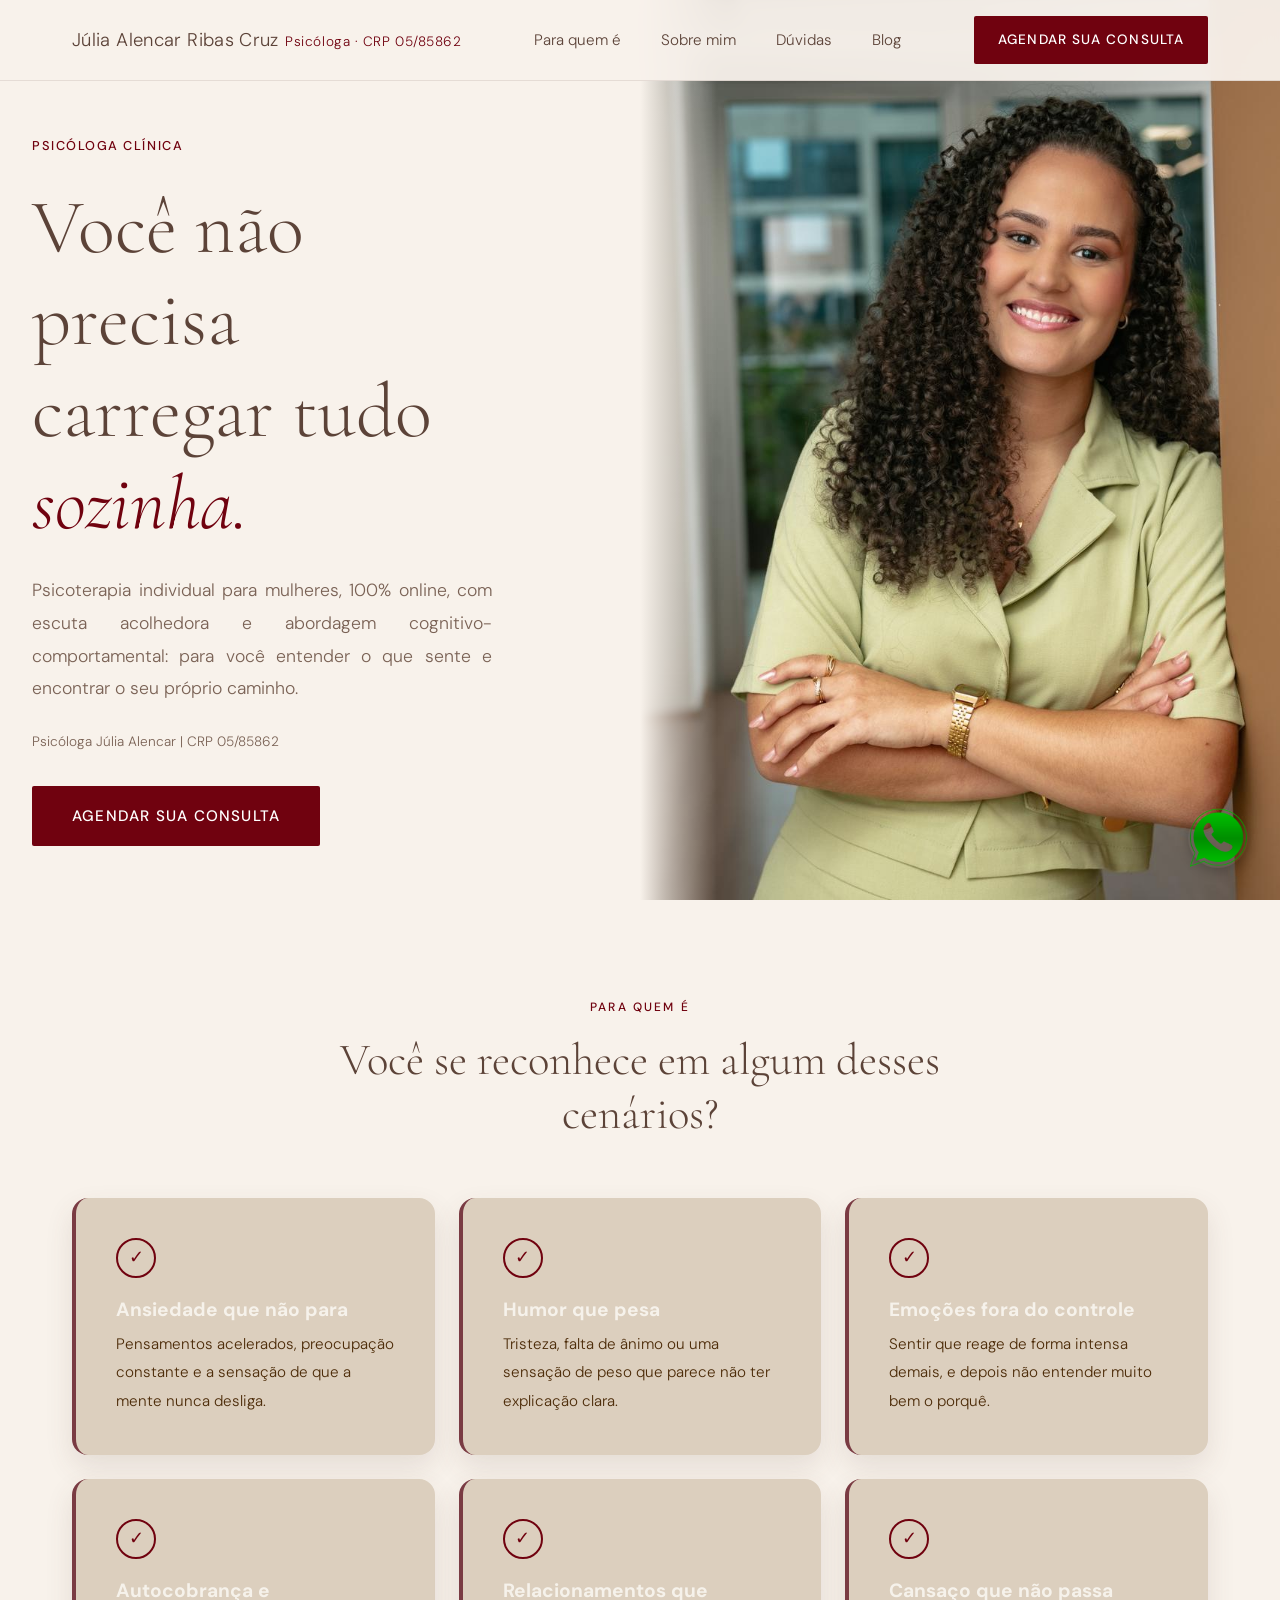
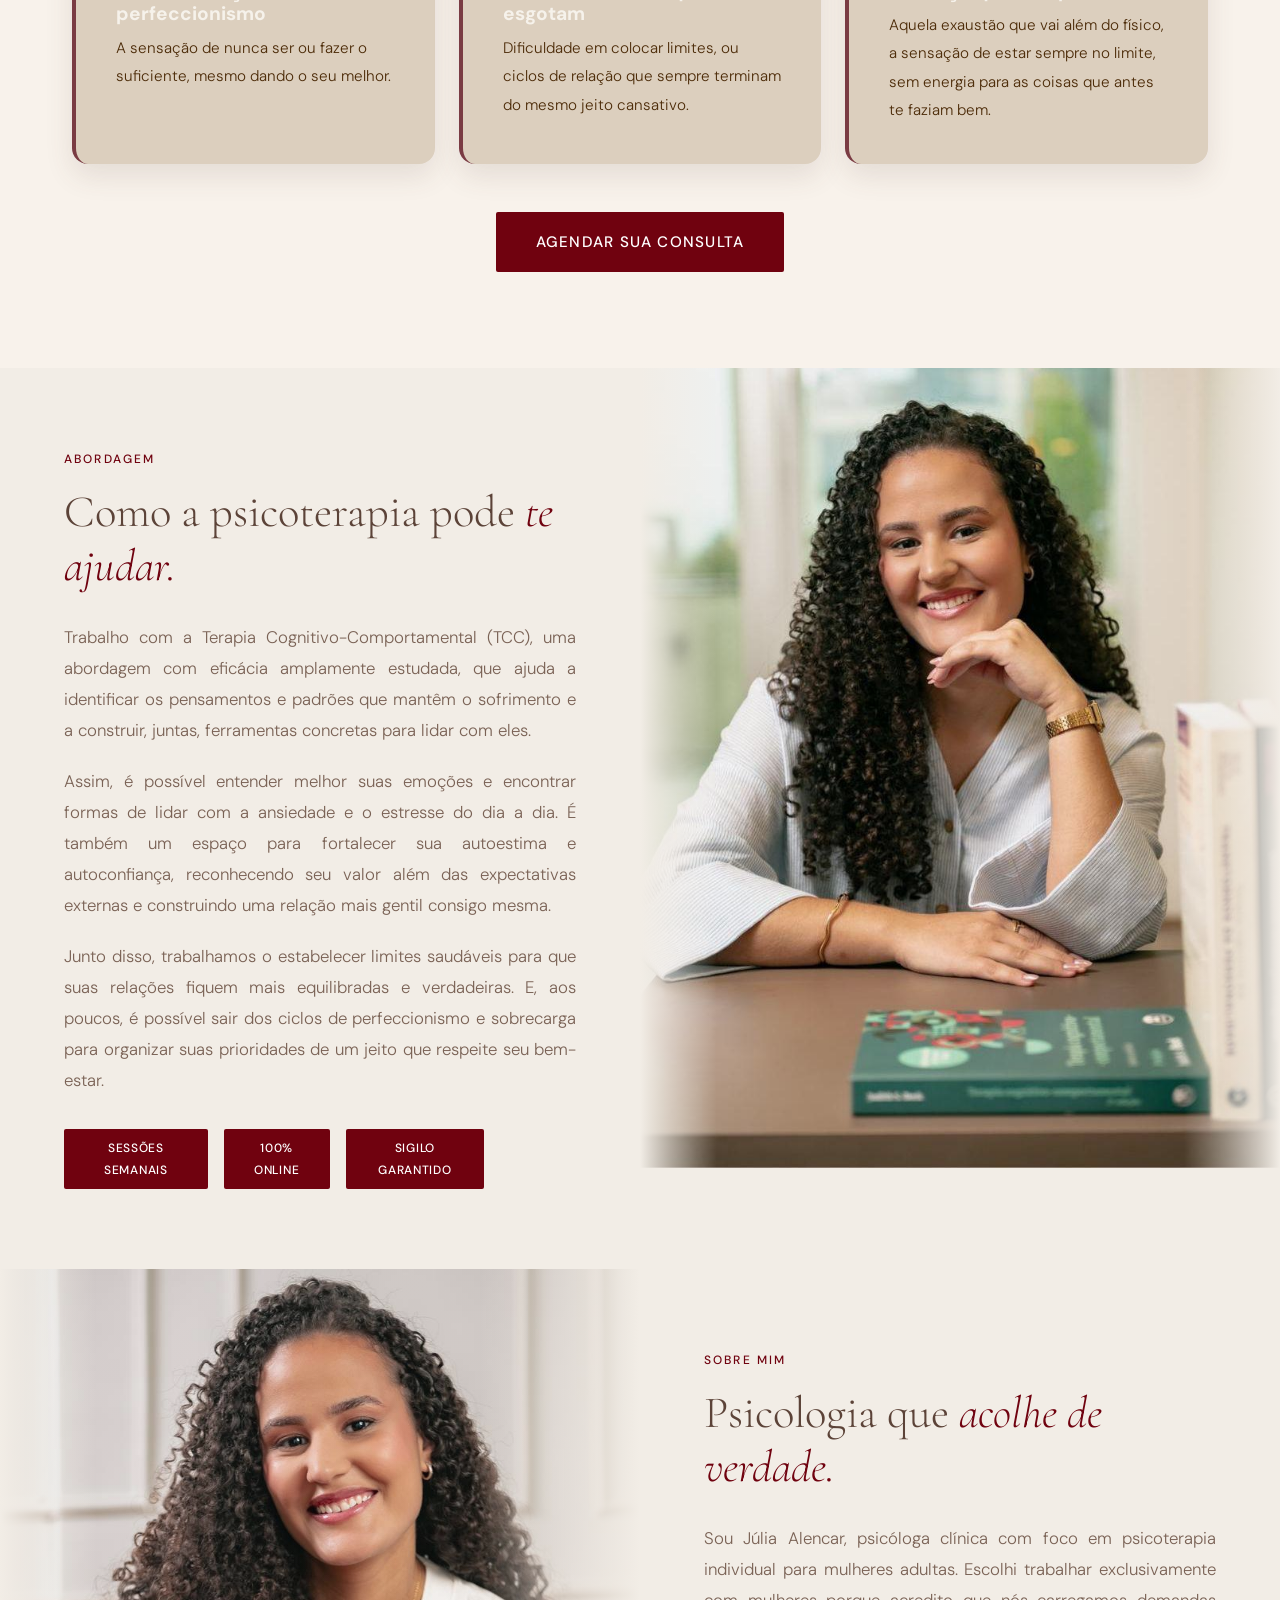
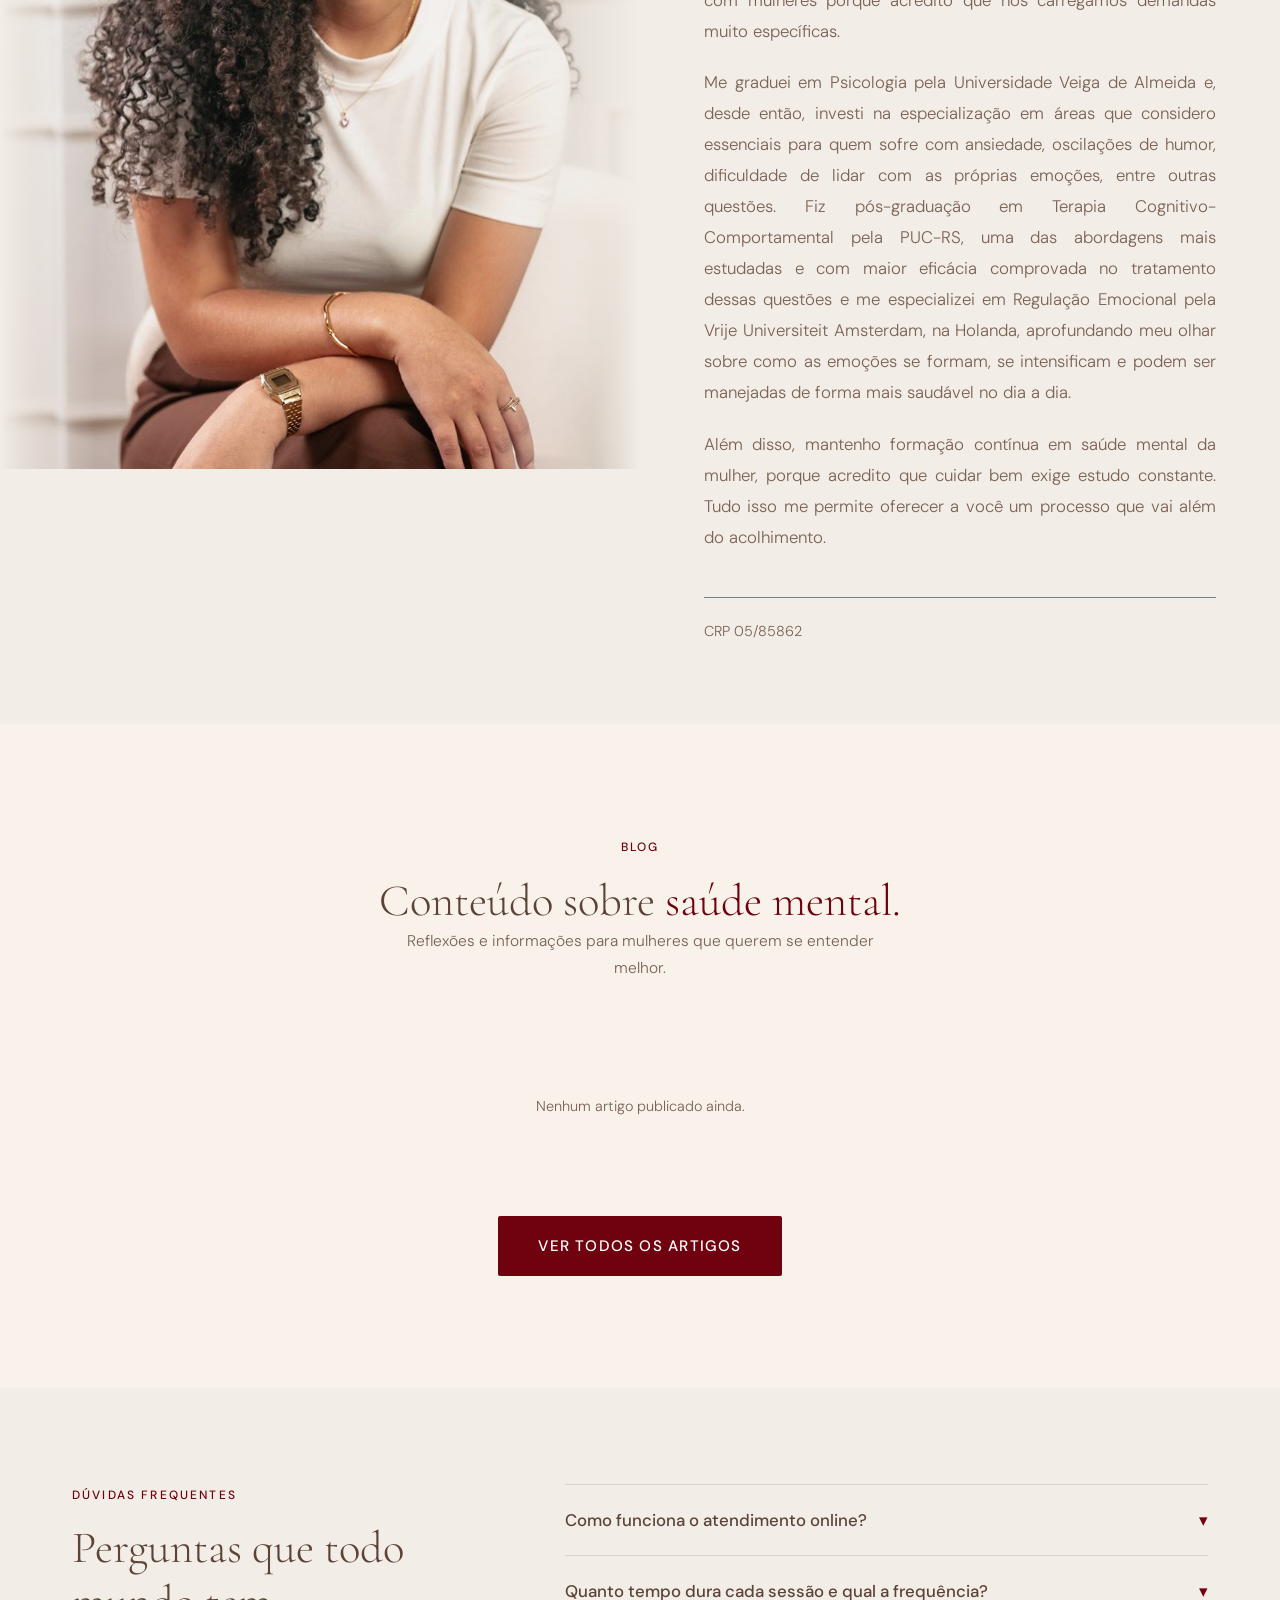
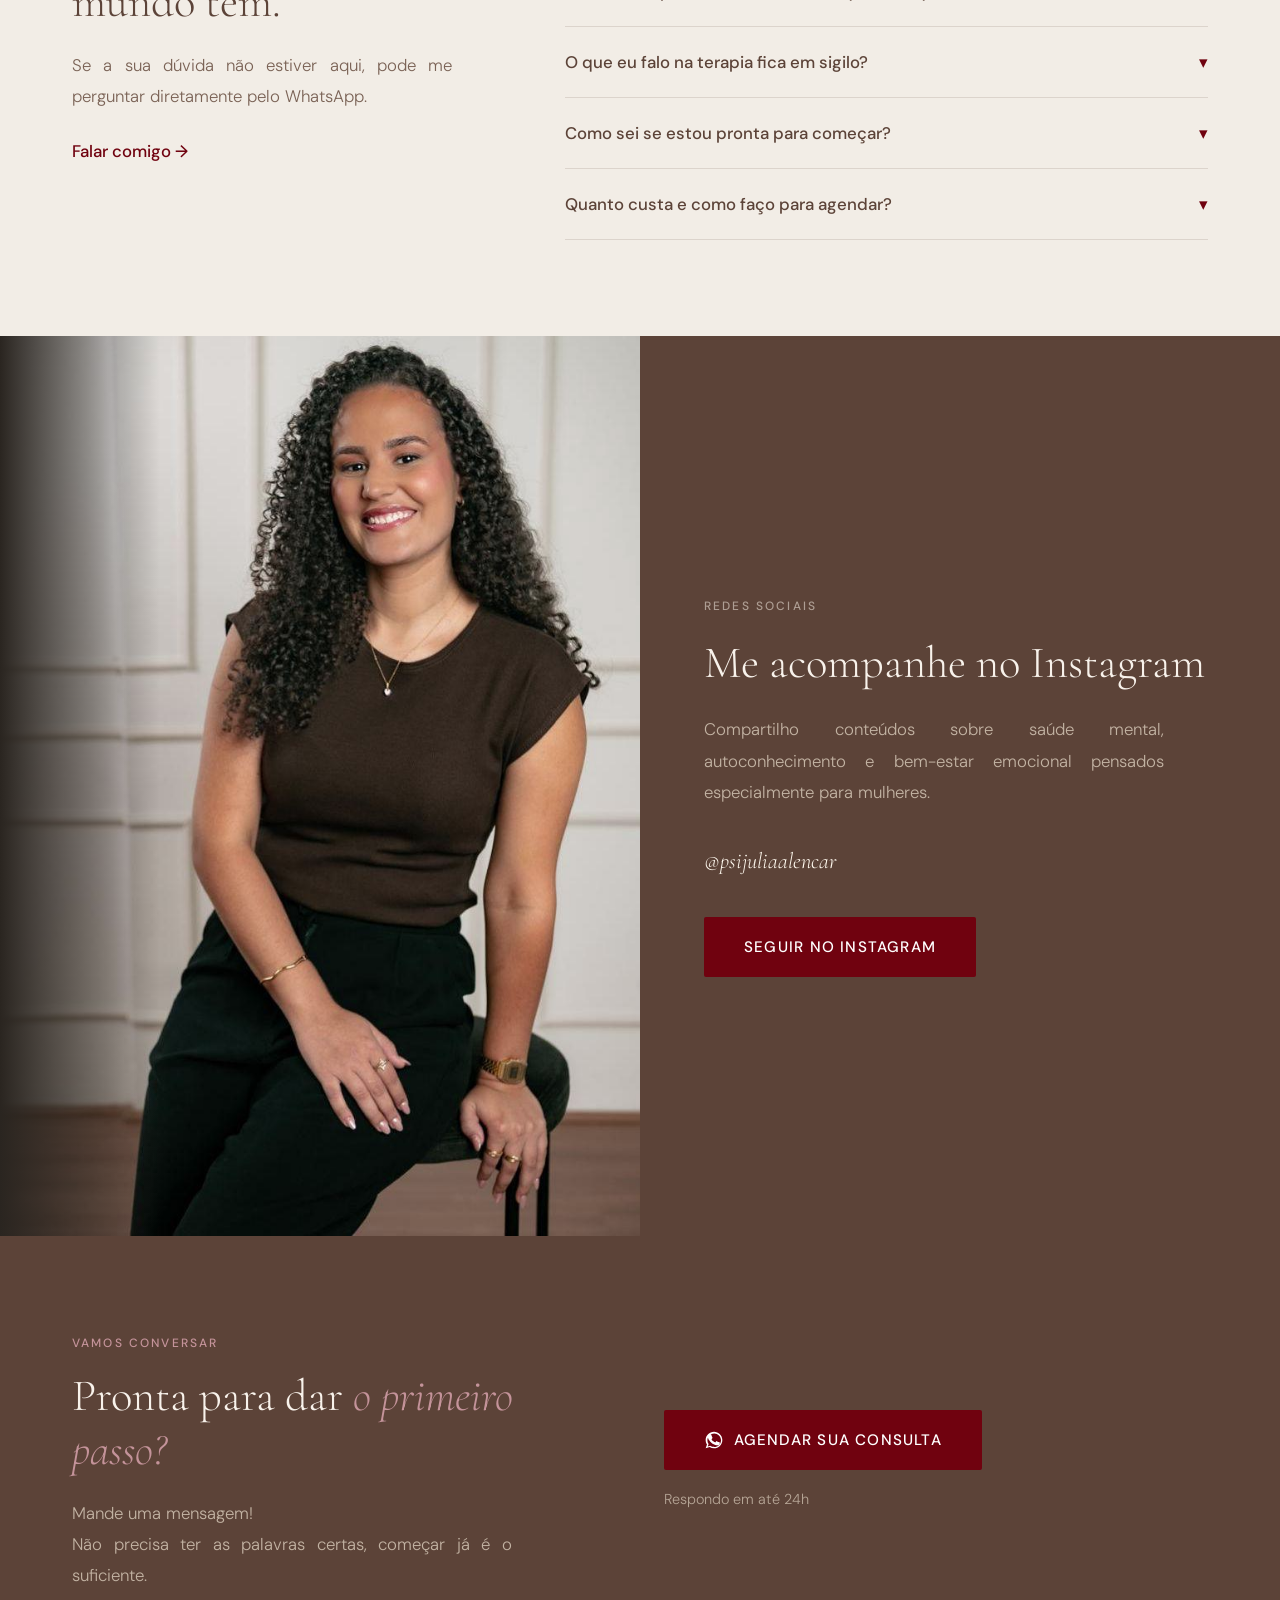
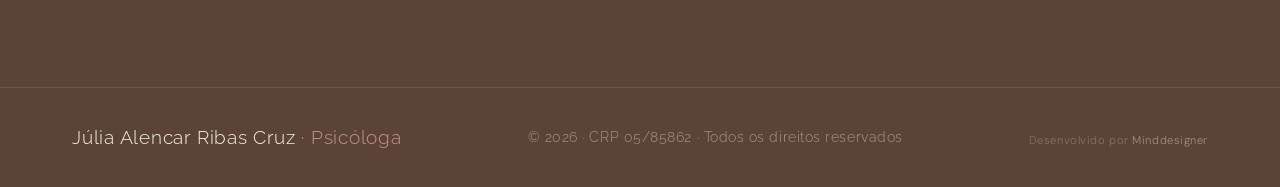
==== commit d886f2f5: "style: títulos dos cards em creme #F6F2EB + paleta oficial" ====
--- a/index.html
+++ b/index.html
@@ -31,7 +31,7 @@
     .instagram-content .btn-whatsapp { width: auto !important; align-self: flex-start !important; display: inline-flex !important; }
     .tag { background: #70020f !important; color: #fff !important; }
     .card { background: #DCCFBE !important; border-left: 4px solid #7A3B43 !important; }
-    .card h3 { color: #2A1505 !important; }
+    .card h3 { color: #F6F2EB !important; }
     .card p { color: #4c2b08 !important; opacity: 1 !important; }
     .card-icon { border-color: #70020f !important; color: #70020f !important; }
     .ajuda { background: #F2EDE6 !important; }
--- a/css/style.css
+++ b/css/style.css
@@ -4,21 +4,19 @@
    =========================================================== */
 
 :root {
-  --creme:       #F6F2EB;
-  --bege:        #DCCFBE;
-  --azul:        #6F8290;
-  --marrom:      #5C4338;
-  --vinho:       #7A3B43;
-  --oliva:       #8C9A7D;
-  --ink:         #5C4338;
-  --mid:         #7a6558;
-  --cream:       #F6F2EB;
-  --warm-white:  #DCCFBE;
-  --sage:        #7A3B43;
-  --sage-light:  #C4A898;
-  --terra:       #8C9A7D;
-  --gold:        #7A3B43;
-  --bordeaux:    #5a2830;
+  /* Paleta oficial — Júlia Alencar · "Acolhimento, profundidade e transformação" */
+  --creme:         #F8F2EB;  /* Fundo principal                  50% */
+  --bege:          #DCCFBE;  /* Cards e seções                   20% */
+  --azul:          #6F8290;  /* Botões secundários, links         15% */
+  --marrom:        #5C4338;  /* Títulos e textos                  10% */
+  --vinho:         #7A3B43;  /* Botões principais                  5% */
+  --oliva:         #8C9A7D;  /* Detalhes e ícones                    */
+
+  /* Tom derivado — não é cor oficial, mas necessário para texto secundário */
+  --mid:           #7a6255;  /* Marrom suavizado — subtítulos, parágrafos de apoio */
+
+  /* Hover de botões primários — vinho ligeiramente escurecido */
+  --vinho-escuro:  #5a2830;
 }
 
 /* ---------- Reset & base ---------- */
@@ -105,7 +103,7 @@
 }
 
 .btn-primary:hover,
-.btn-whatsapp:hover { background: var(--bordeaux); }
+.btn-whatsapp:hover { background: var(--vinho-escuro); }
 
 .btn-ghost {
   background: transparent;
@@ -150,7 +148,7 @@
 .blog-card-link {
   font-size: 0.8rem; color: var(--vinho); text-decoration: none;
   font-weight: 500; letter-spacing: 0.05em;
-  border-bottom: 1px solid var(--sage-light); padding-bottom: 2px;
+  border-bottom: 1px solid var(--bege); padding-bottom: 2px;
 }
 .blog-cta { text-align: center; }
 .blog-loading { text-align: center; color: var(--mid); font-size: 0.9rem; padding: 3rem; grid-column: 1/-1; }
@@ -174,7 +172,7 @@
 /* ---------- Nav ---------- */
 .nav {
   position: fixed; top: 0; left: 0; right: 0; z-index: 100;
-  background: rgba(246, 242, 235, 0.95);
+  background: rgba(248, 242, 235, 0.95);
   backdrop-filter: blur(8px); -webkit-backdrop-filter: blur(8px);
   border-bottom: 1px solid rgba(92, 67, 56, 0.12);
 }
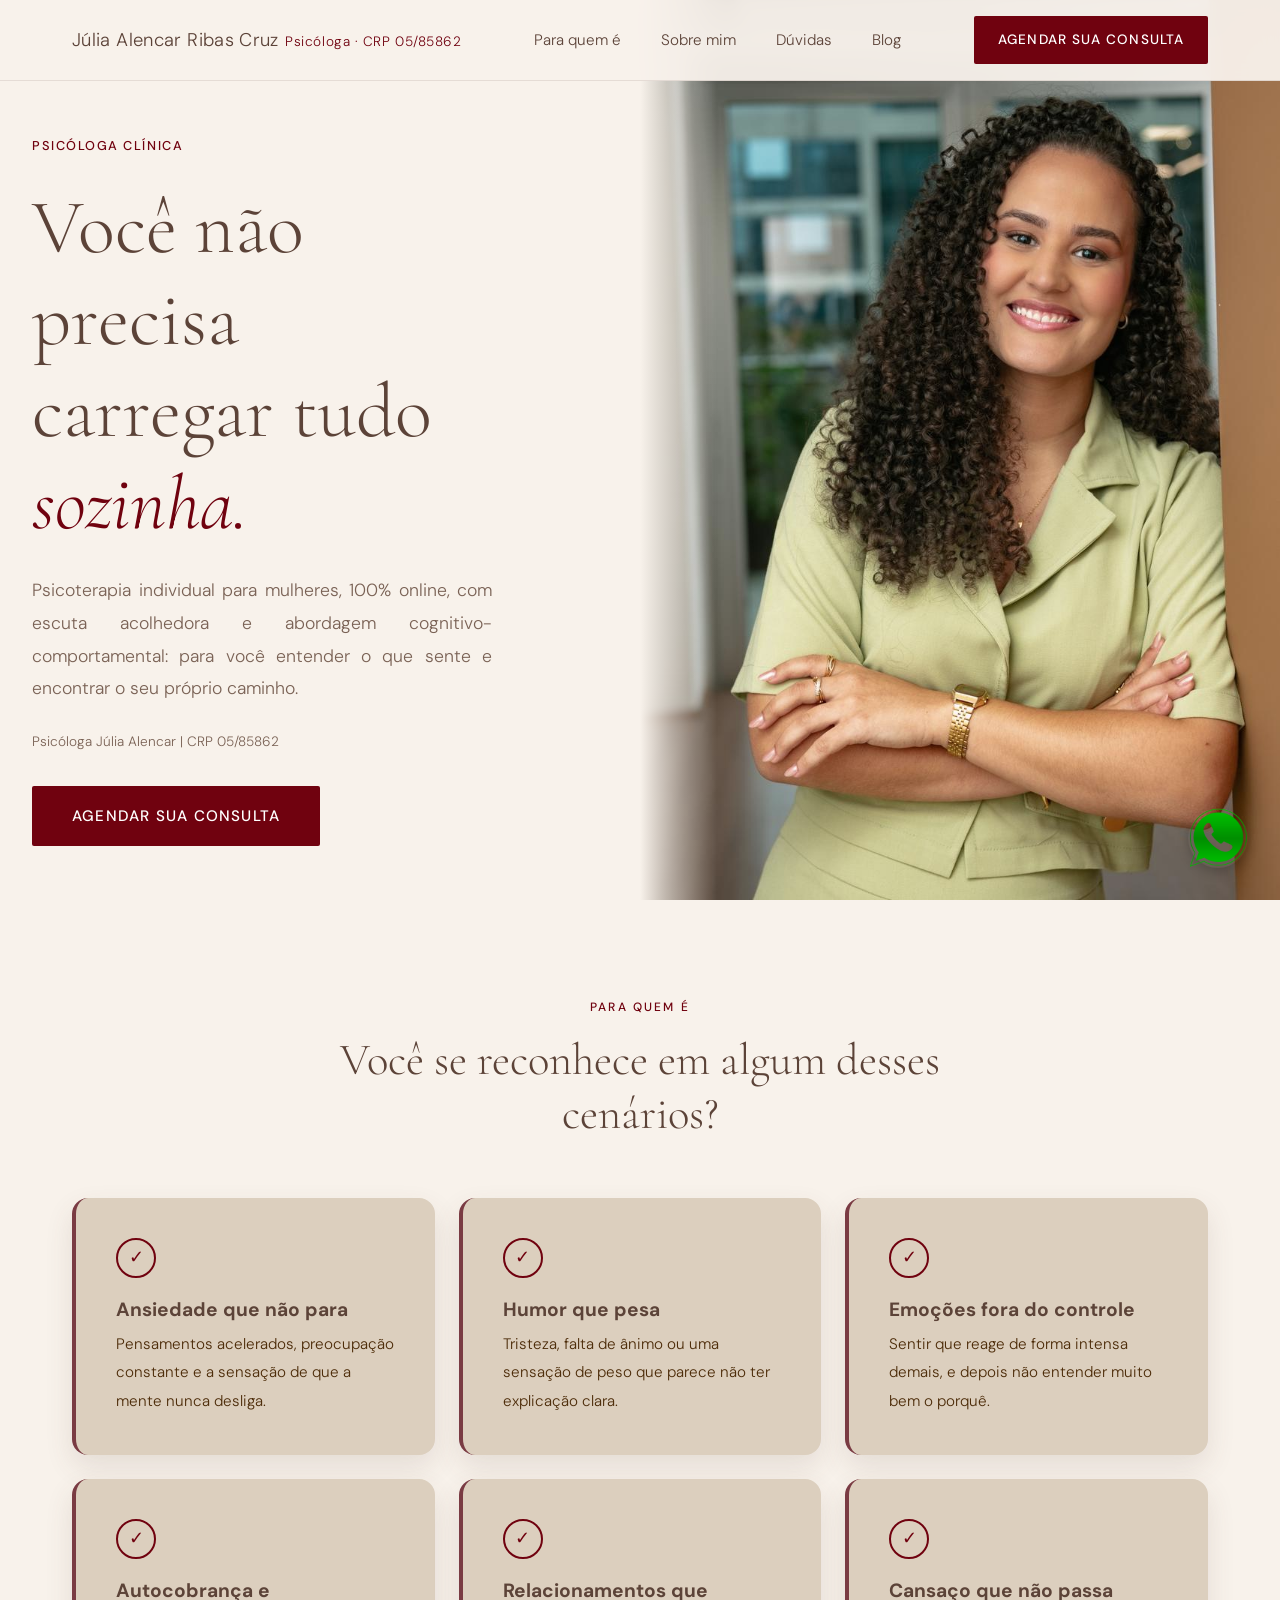
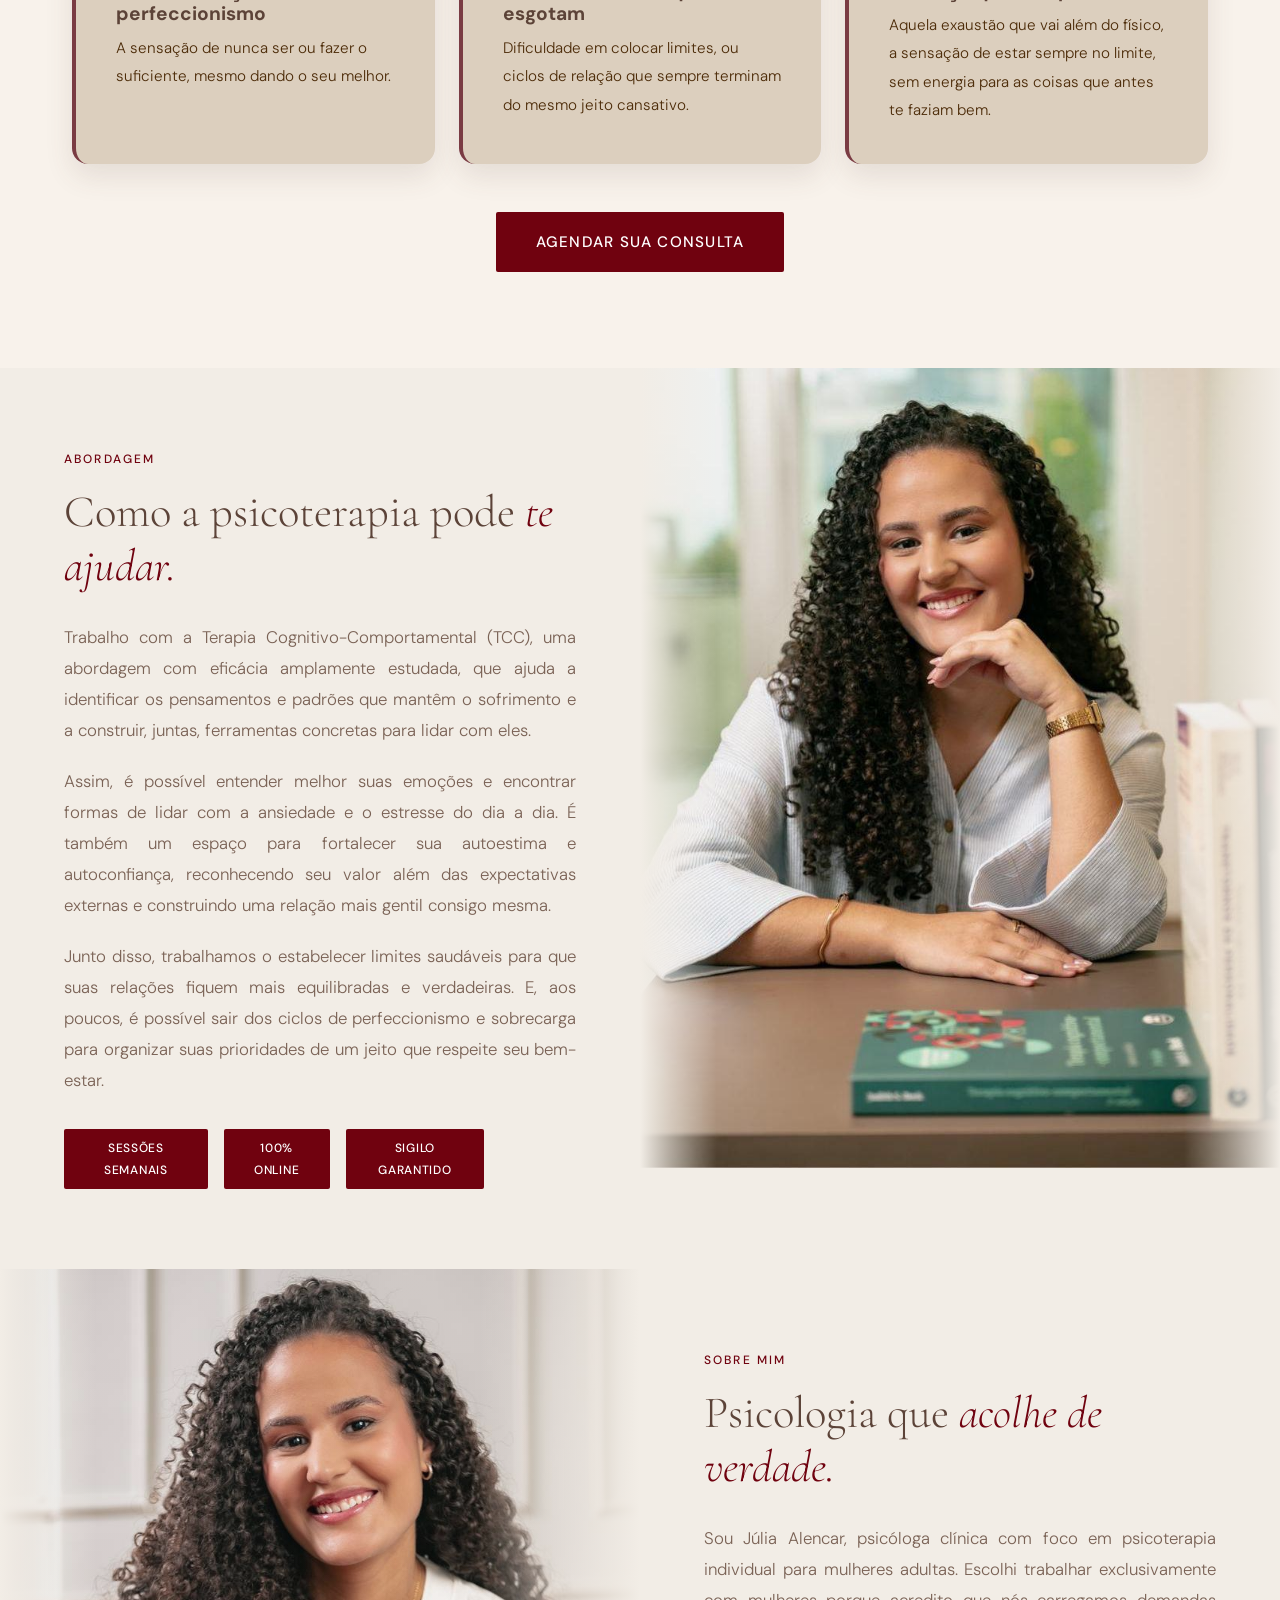
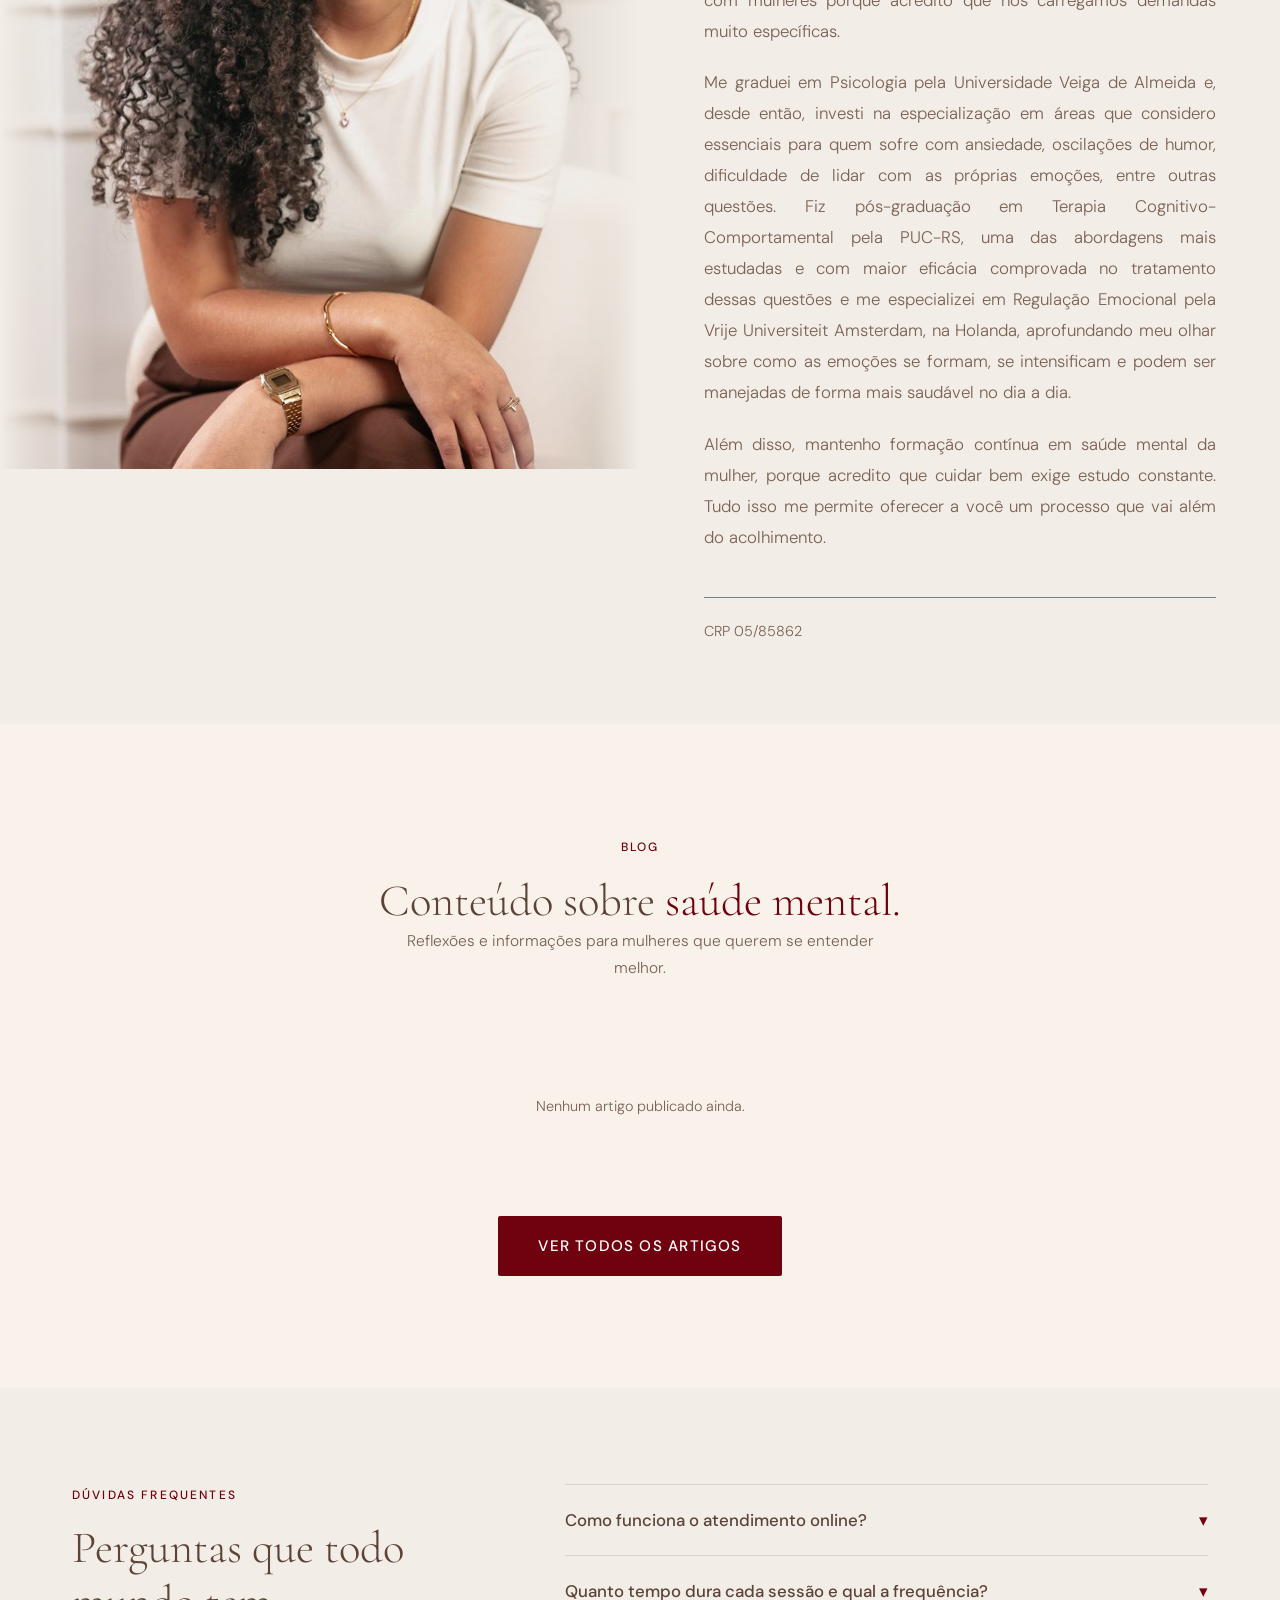
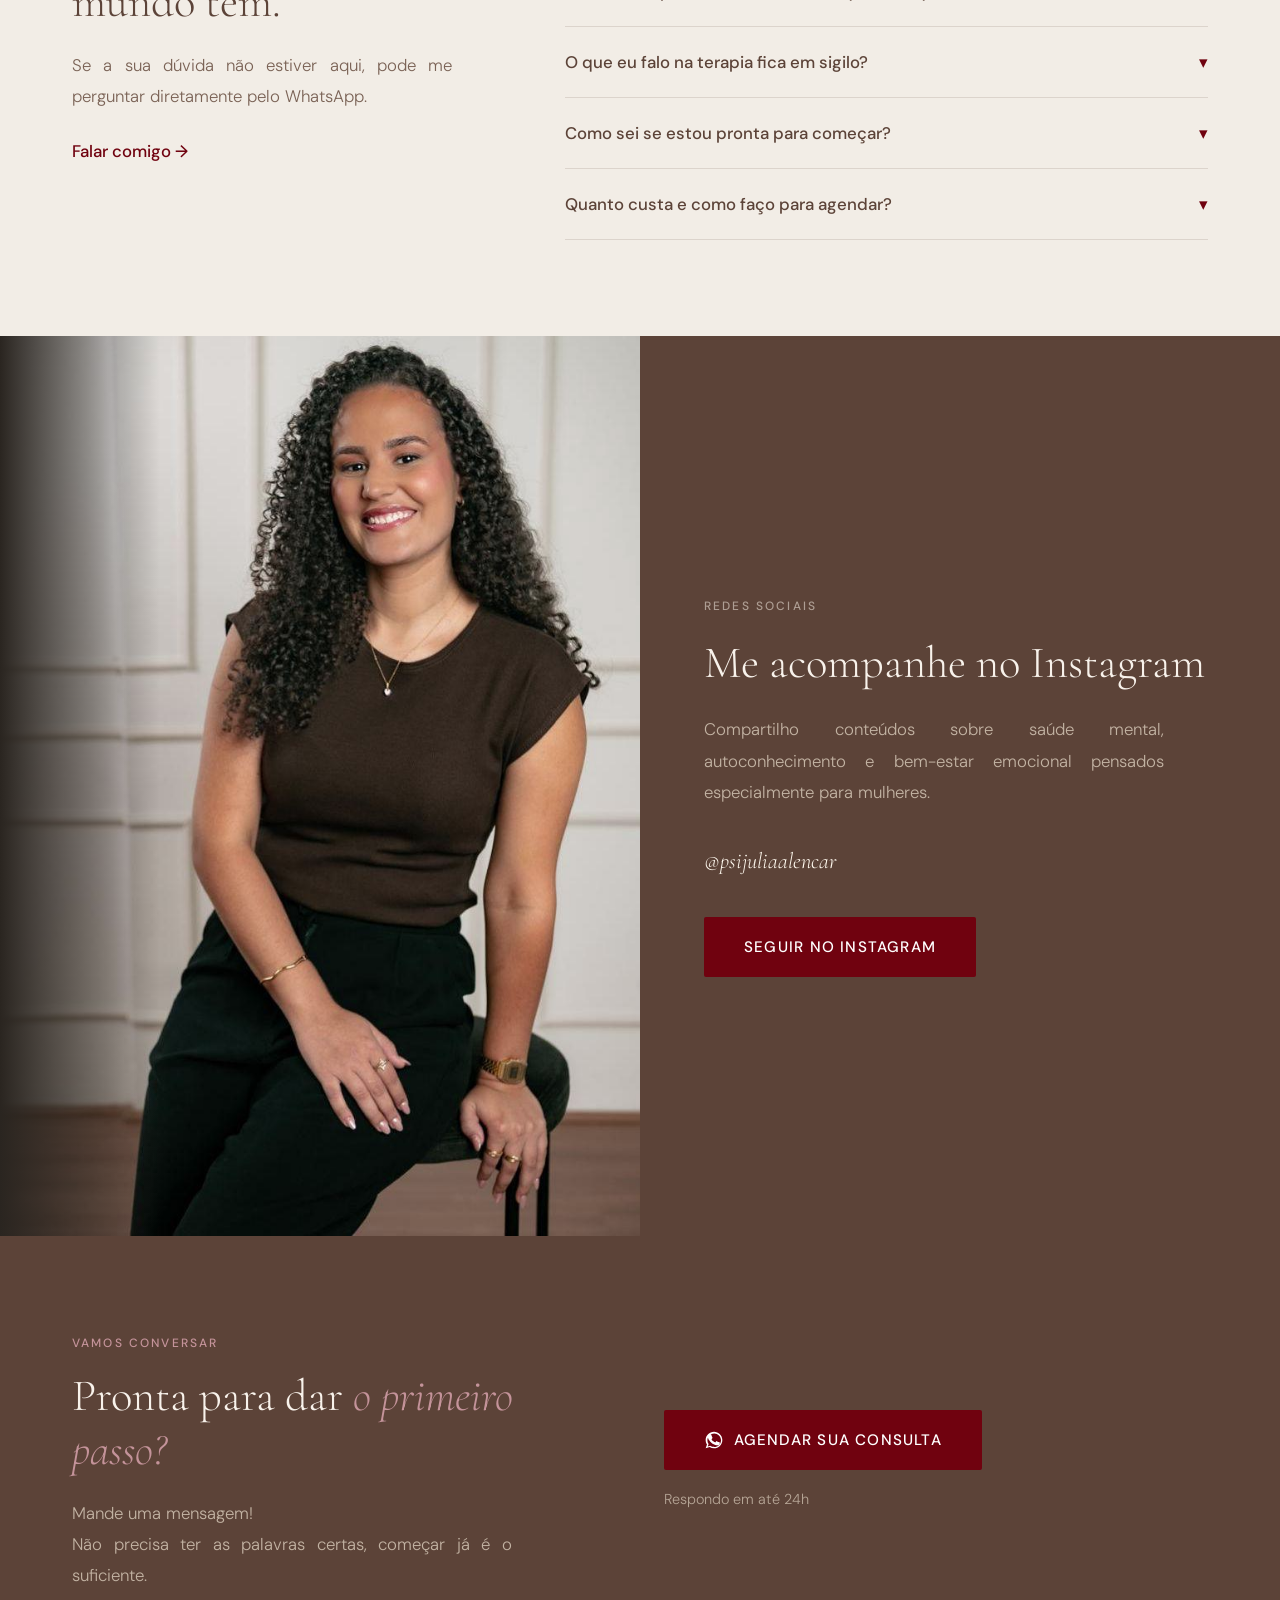
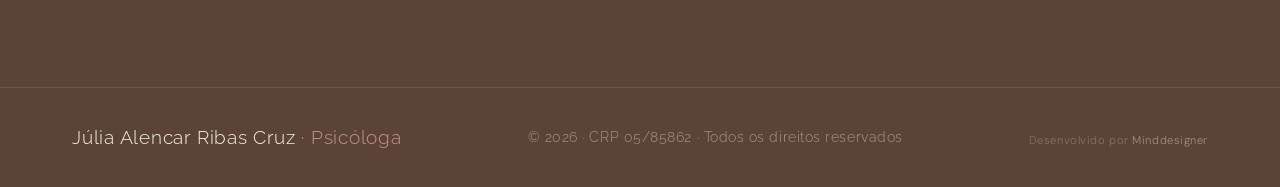
==== commit 1d6d378d: "style: títulos dos cards marrom #5C4338 + paleta oficial" ====
--- a/index.html
+++ b/index.html
@@ -31,7 +31,7 @@
     .instagram-content .btn-whatsapp { width: auto !important; align-self: flex-start !important; display: inline-flex !important; }
     .tag { background: #70020f !important; color: #fff !important; }
     .card { background: #DCCFBE !important; border-left: 4px solid #7A3B43 !important; }
-    .card h3 { color: #F6F2EB !important; }
+    .card h3 { color: #5C4338 !important; }
     .card p { color: #4c2b08 !important; opacity: 1 !important; }
     .card-icon { border-color: #70020f !important; color: #70020f !important; }
     .ajuda { background: #F2EDE6 !important; }
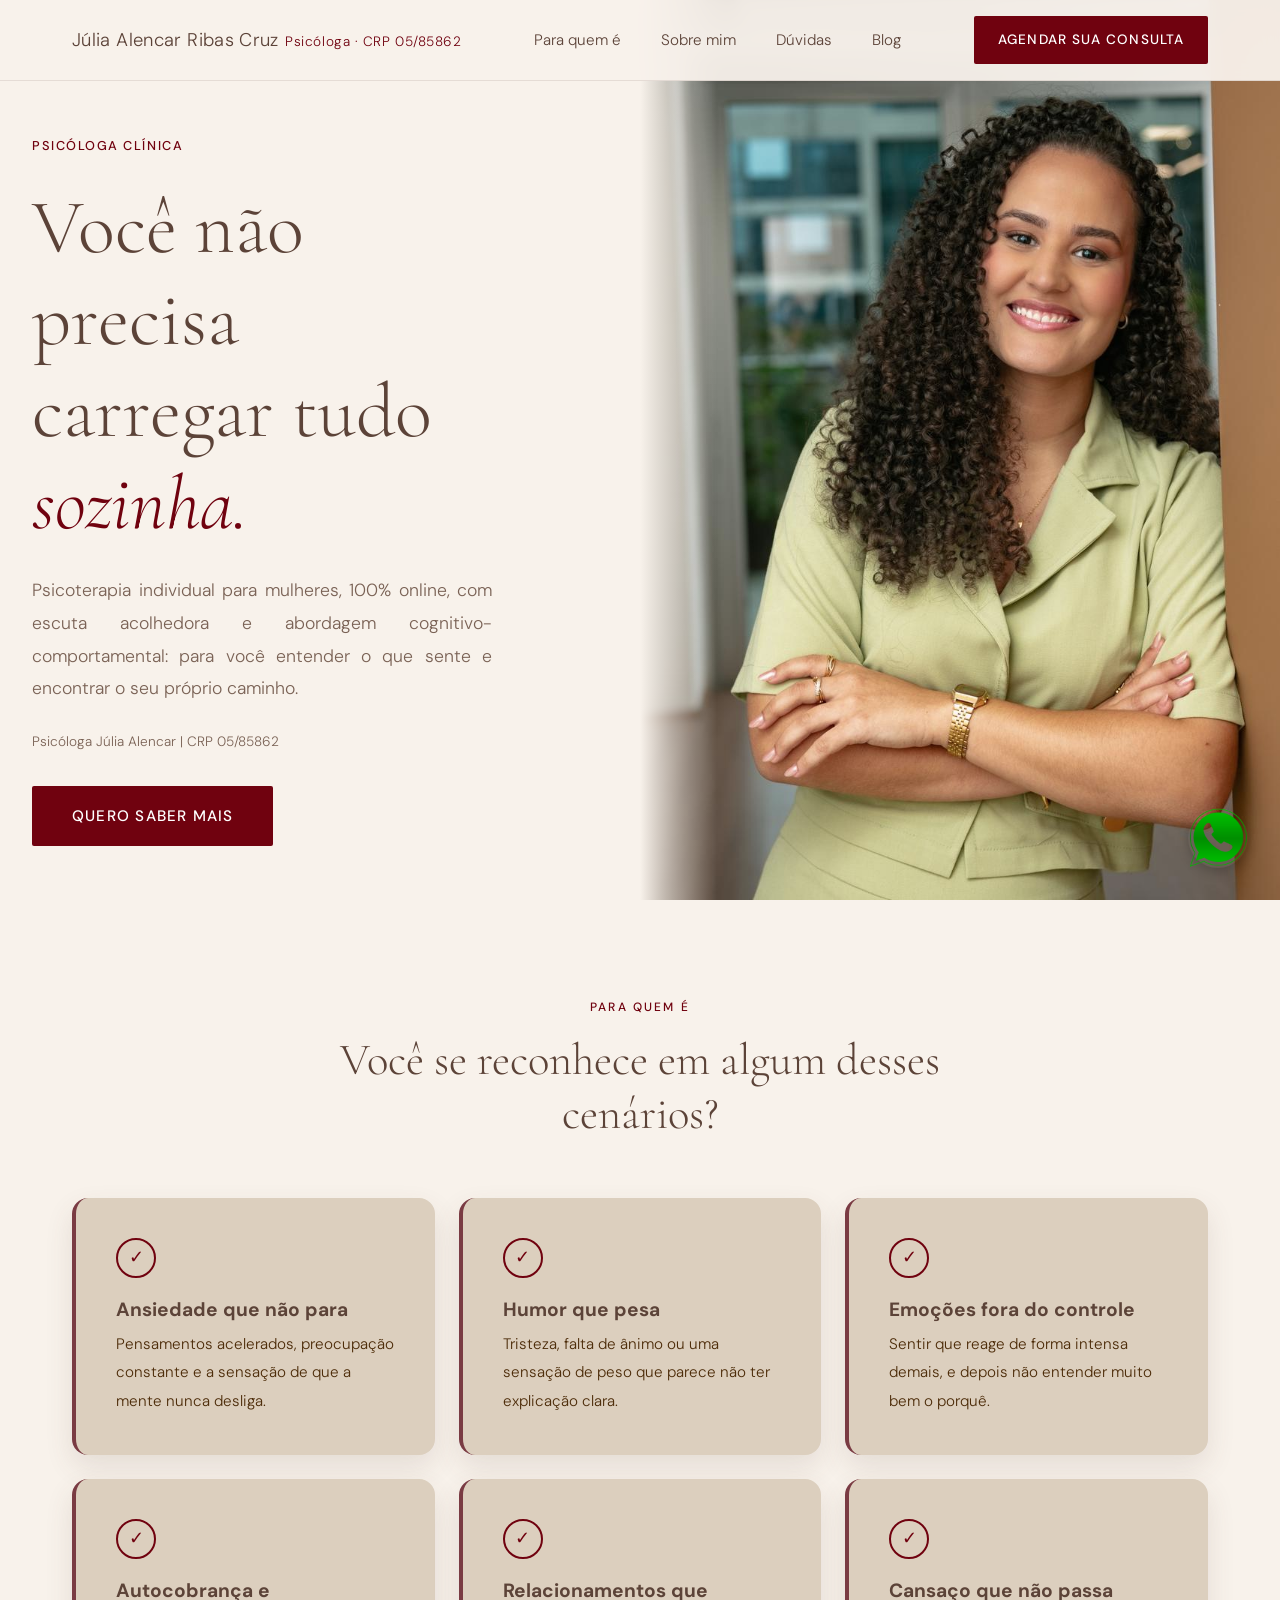
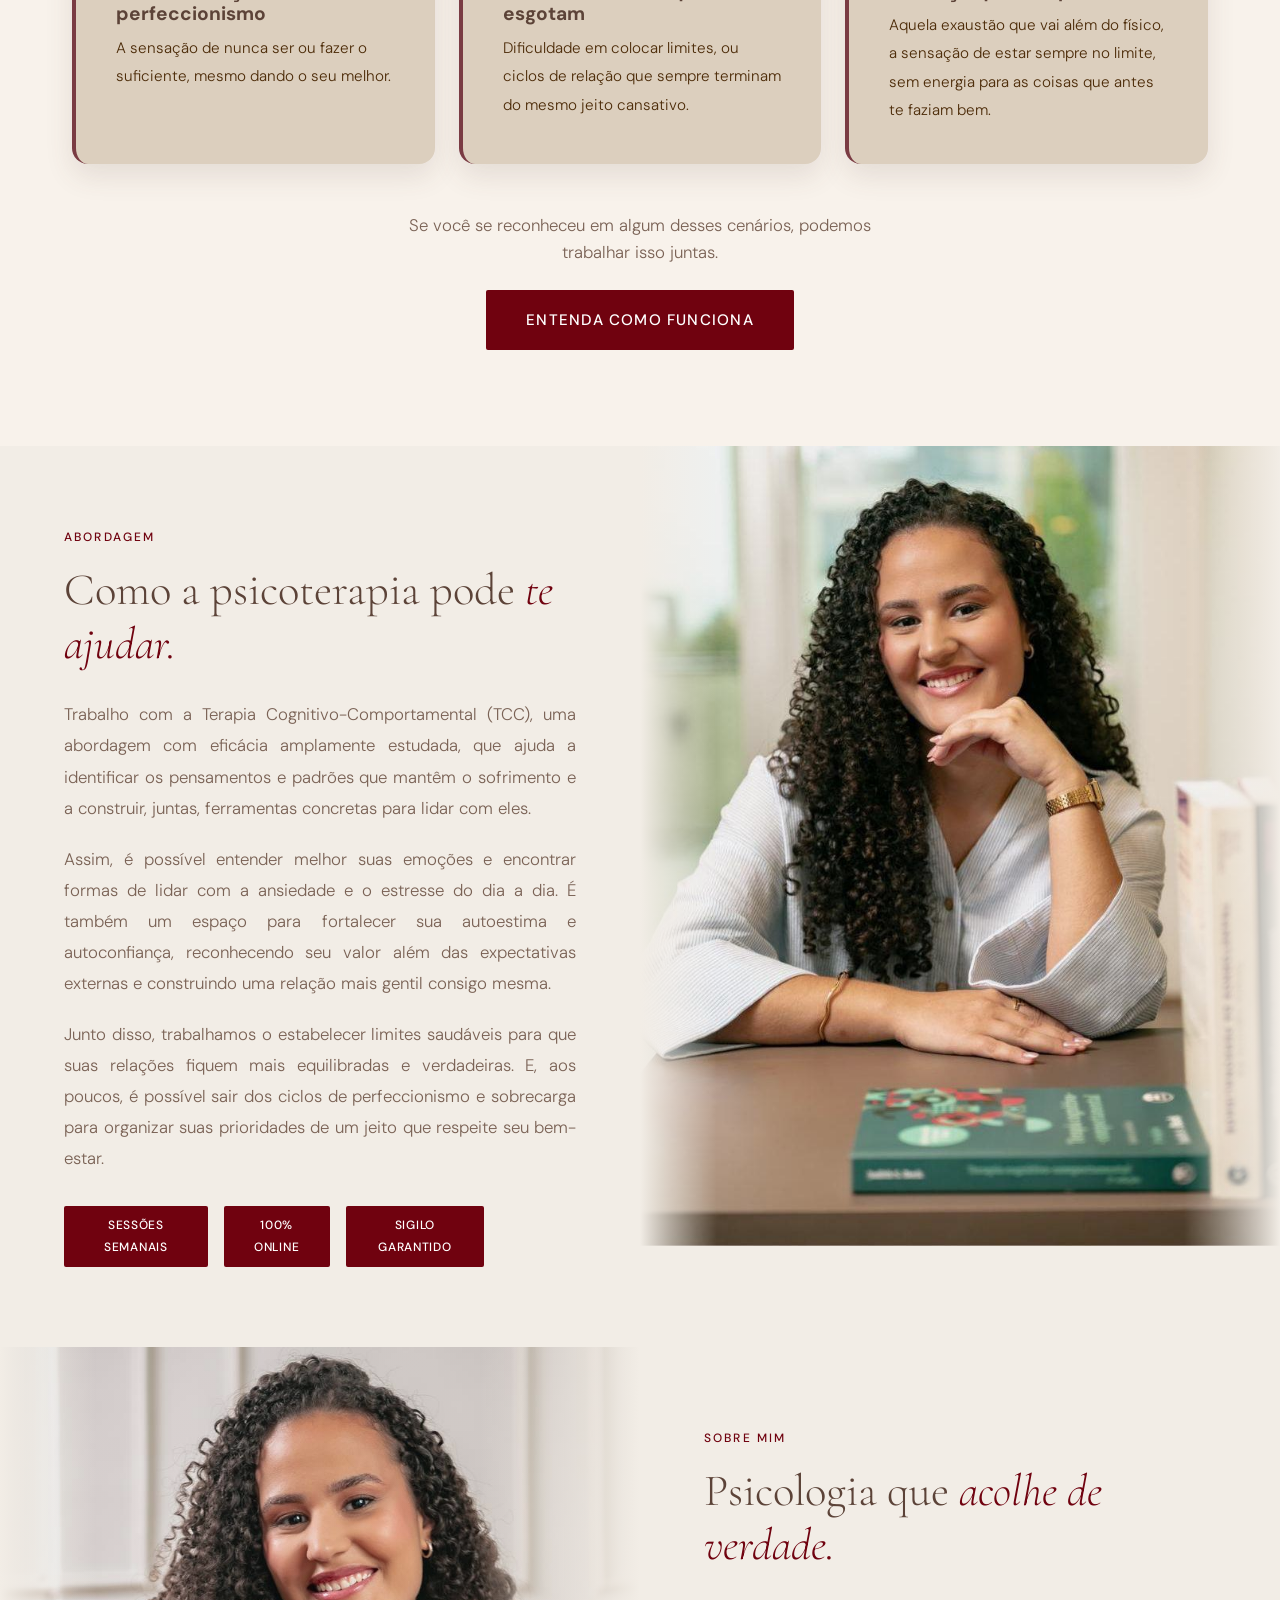
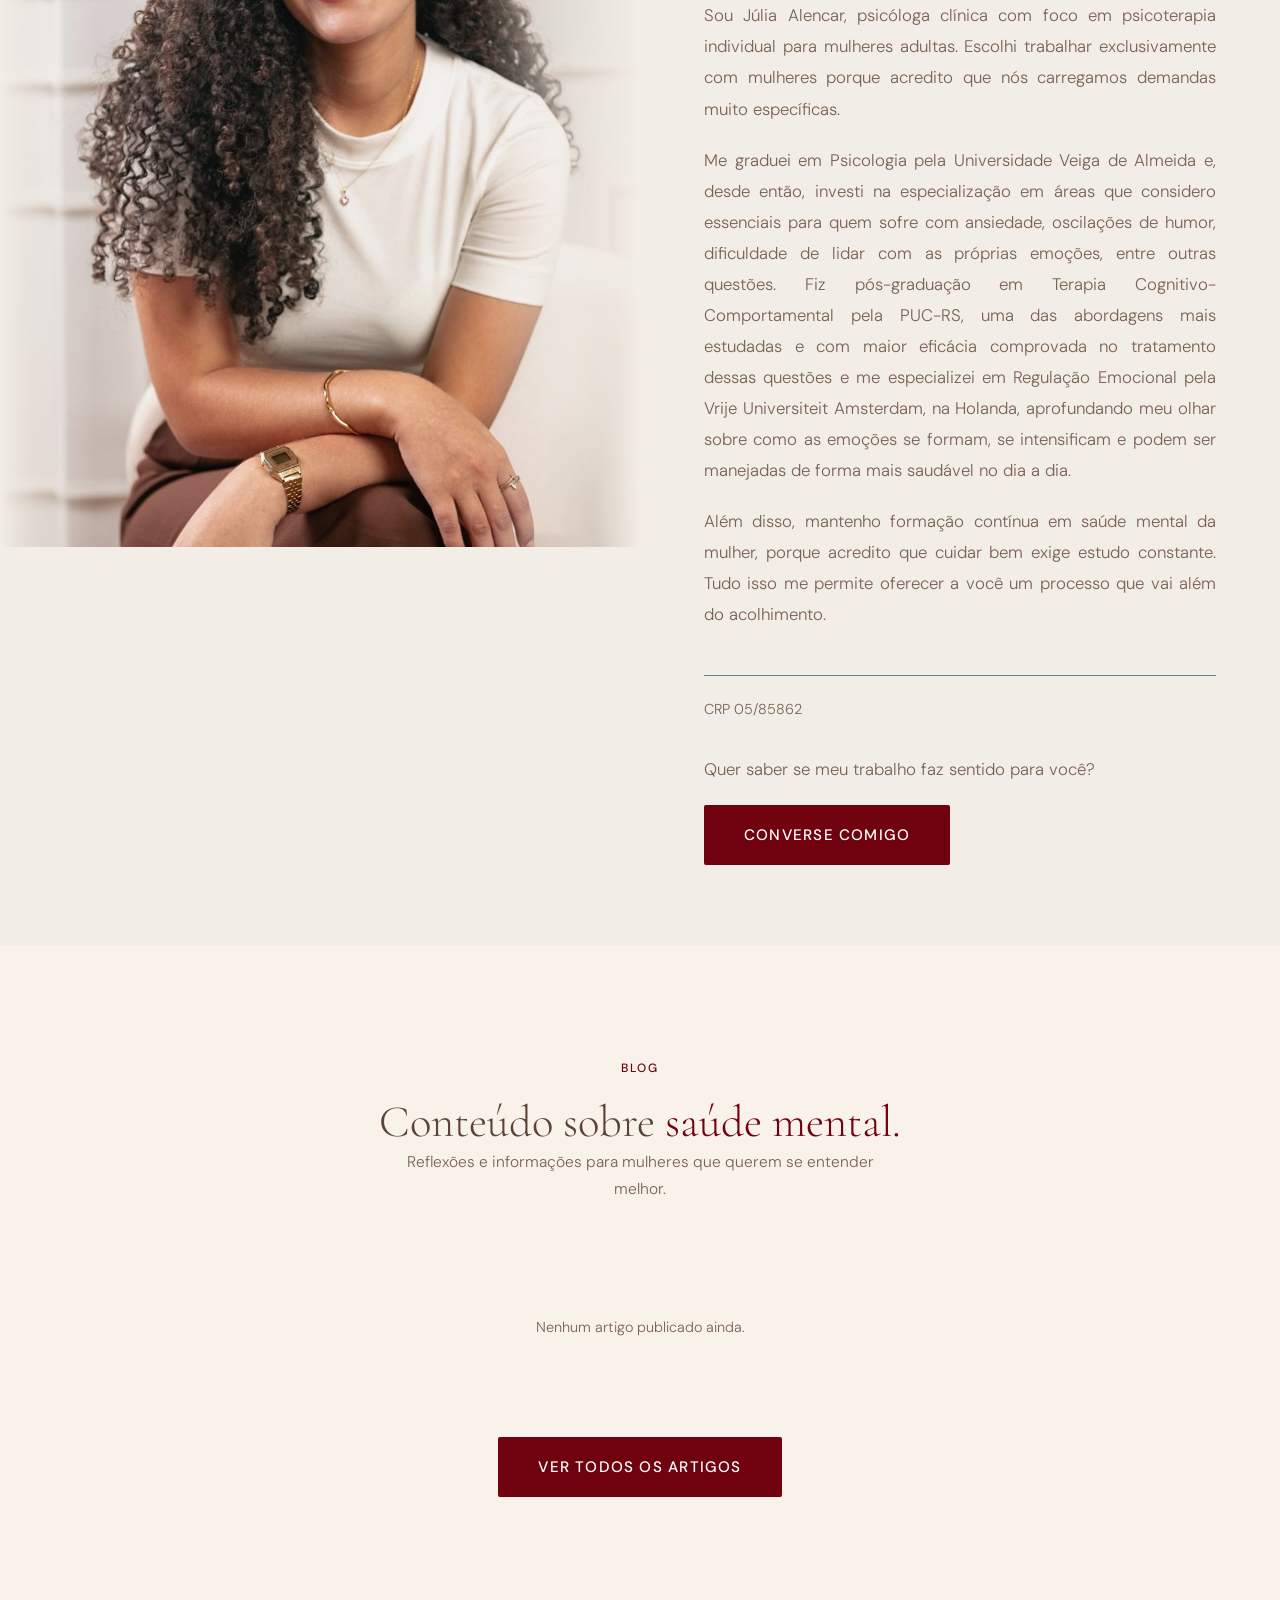
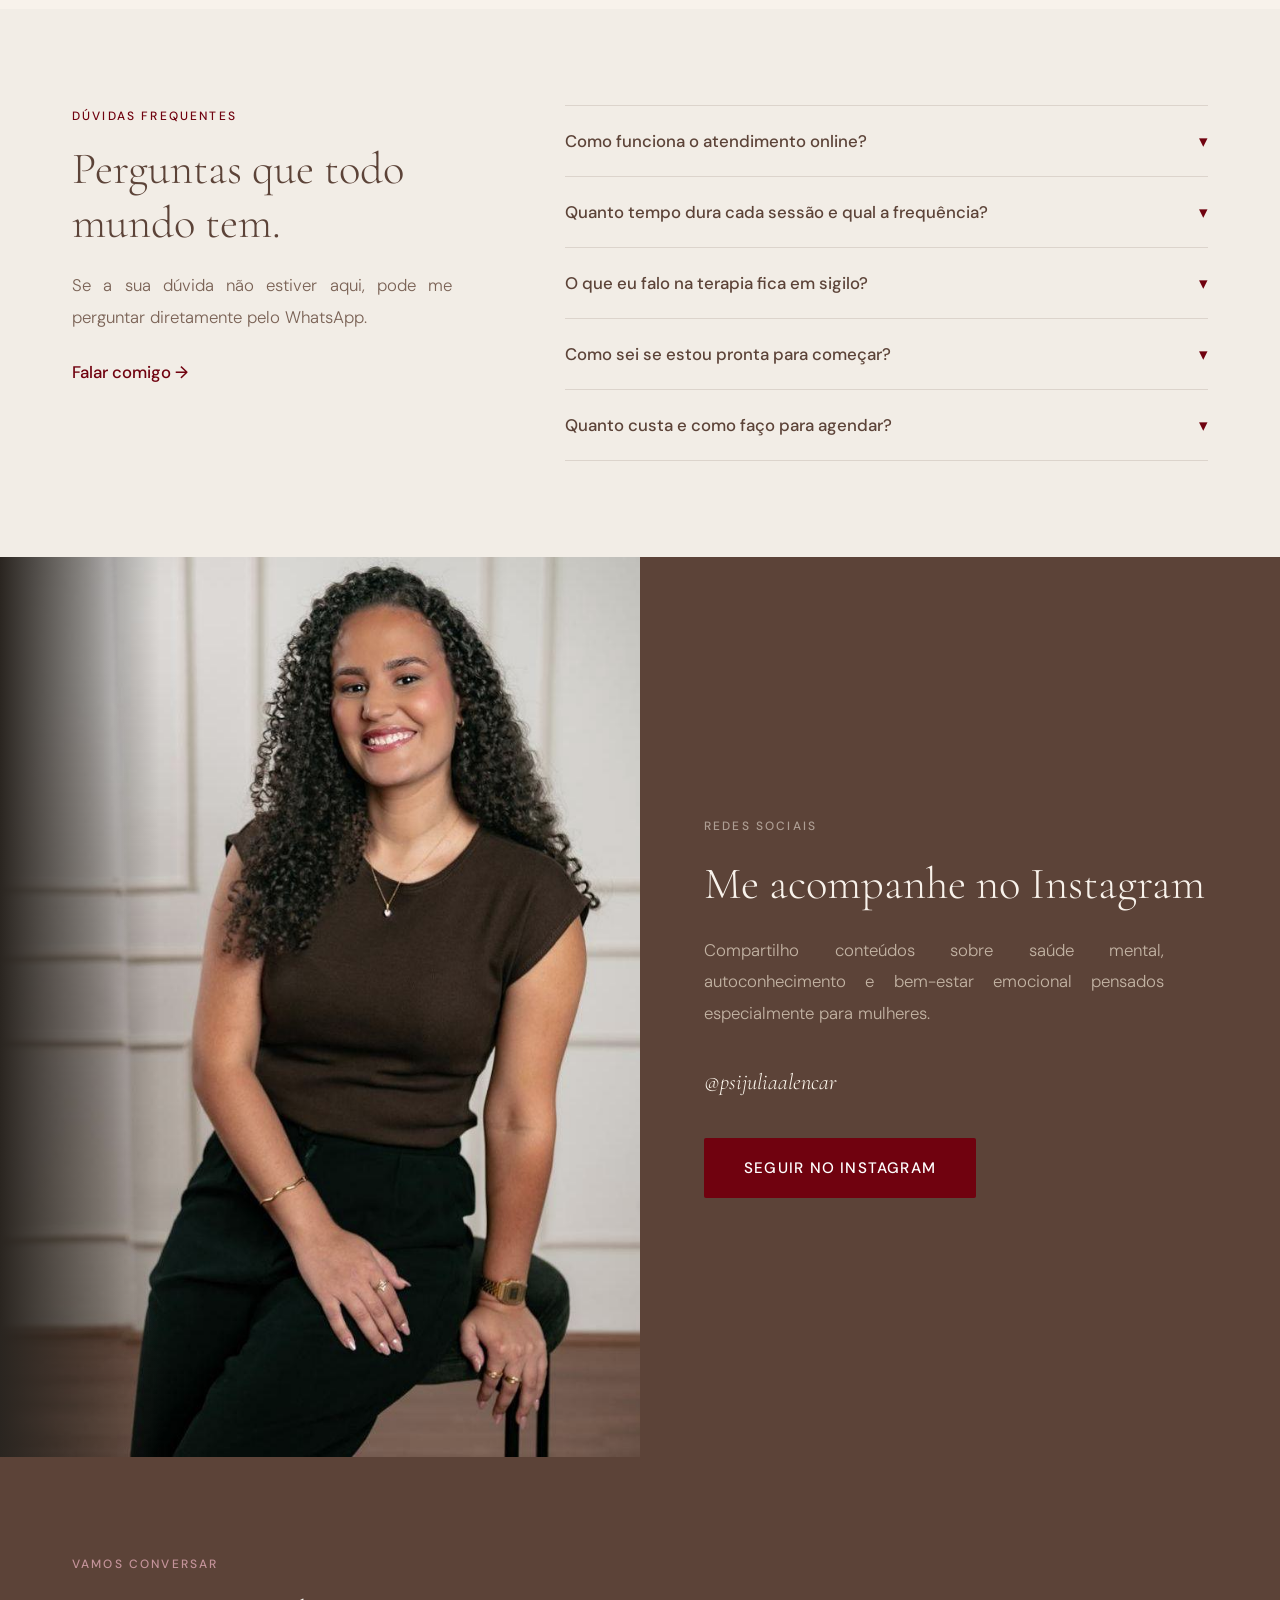
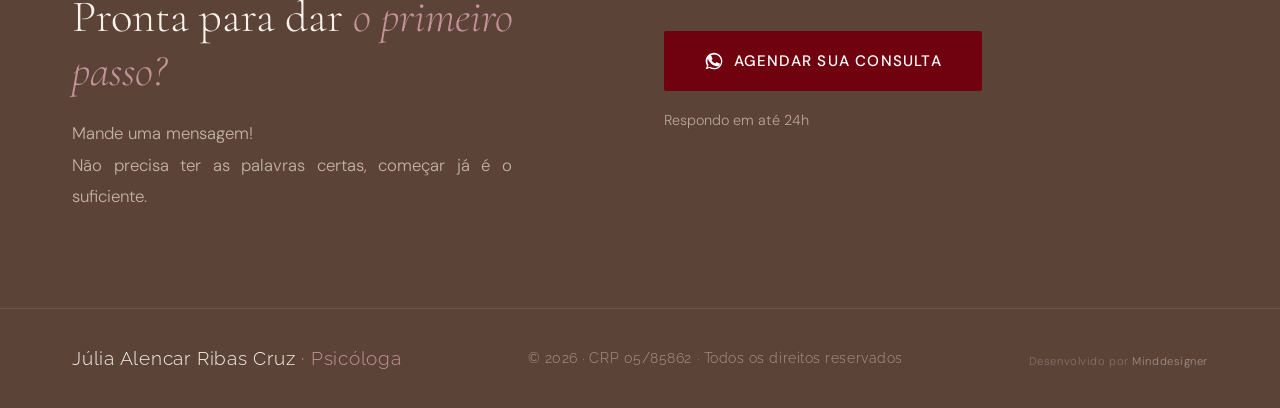
==== commit 7246650a: "Adiciona CTAs no hero, Para quem é e Sobre mim Co-Authored-By: Claude Sonnet 5 <noreply@anthropic.co" ====
--- a/index.html
+++ b/index.html
@@ -1,6 +1,14 @@
 <!DOCTYPE html>
 <html lang="pt-BR">
 <head>
+<!-- Google tag (gtag.js) -->
+<script async src="https://www.googletagmanager.com/gtag/js?id=AW-18245631963"></script>
+<script>
+  window.dataLayer = window.dataLayer || [];
+  function gtag(){dataLayer.push(arguments);}
+  gtag('js', new Date());
+  gtag('config', 'AW-18245631963');
+</script>
   <meta charset="UTF-8">
   <link rel="icon" type="image/x-icon" href="favicon.ico">
   <link rel="apple-touch-icon" href="apple-touch-icon.png">
@@ -13,7 +21,7 @@
   <link href="https://fonts.googleapis.com/css2?family=Cormorant+Garamond:ital,wght@0,300;0,400;1,300;1,400&family=DM+Sans:wght@300;400;500;700&display=swap" rel="stylesheet">
   <link href="https://fonts.googleapis.com/css2?family=Raleway:wght@300;400;500&display=swap" rel="stylesheet">
 
-  <link rel="stylesheet" href="css/style.css?v=22">
+  <link rel="stylesheet" href="css/style.css?v=24">
   <script src="https://identity.netlify.com/v1/netlify-identity-widget.js"></script>
 
   <style>
@@ -92,7 +100,7 @@
       <p class="subtitle">Psicoterapia individual para mulheres, 100% online, com escuta acolhedora e abordagem cognitivo-comportamental: para você entender o que sente e encontrar o seu próprio caminho.</p>
       <p class="hero-meta">Psicóloga Júlia Alencar | CRP 05/85862</p>
       <div class="hero-actions">
-        <a href="https://wa.me/5521990695000" class="btn btn-whatsapp" target="_blank" rel="noopener">Agendar sua consulta</a>
+        <a href="https://wa.me/5521990695000" class="btn btn-whatsapp" target="_blank" rel="noopener">Quero Saber Mais</a>
       </div>
     </div>
     <div class="hero-media">
@@ -140,7 +148,8 @@
         </div>
       </div>
       <div class="paraquem-cta">
-        <a href="https://wa.me/5521990695000" class="btn btn-whatsapp" target="_blank" rel="noopener">Agendar sua consulta</a>
+        <p class="paraquem-cta-text">Se você se reconheceu em algum desses cenários, podemos trabalhar isso juntas.</p>
+        <a href="https://wa.me/5521990695000" class="btn btn-whatsapp" target="_blank" rel="noopener">Entenda Como Funciona</a>
       </div>
     </div>
   </section>
@@ -178,6 +187,10 @@
       <p>Me graduei em Psicologia pela Universidade Veiga de Almeida e, desde então, investi na especialização em áreas que considero essenciais para quem sofre com ansiedade, oscilações de humor, dificuldade de lidar com as próprias emoções, entre outras questões. Fiz pós-graduação em Terapia Cognitivo-Comportamental pela PUC-RS, uma das abordagens mais estudadas e com maior eficácia comprovada no tratamento dessas questões e me especializei em Regulação Emocional pela Vrije Universiteit Amsterdam, na Holanda, aprofundando meu olhar sobre como as emoções se formam, se intensificam e podem ser manejadas de forma mais saudável no dia a dia.</p>
       <p>Além disso, mantenho formação contínua em saúde mental da mulher, porque acredito que cuidar bem exige estudo constante. Tudo isso me permite oferecer a você um processo que vai além do acolhimento.</p>
       <div class="crp-line">CRP 05/85862</div>
+      <div class="sobre-cta">
+        <p class="sobre-cta-text">Quer saber se meu trabalho faz sentido para você?</p>
+        <a href="https://wa.me/5521990695000" class="btn btn-whatsapp" target="_blank" rel="noopener">Converse Comigo</a>
+      </div>
     </div>
   </section>
 
--- a/css/style.css
+++ b/css/style.css
@@ -234,6 +234,8 @@
 .formacao-list li::before { content: '●'; color: var(--oliva); margin-right: 0.75rem; font-size: 0.6rem; vertical-align: middle; }
 
 .crp-line { margin-top: 1.5rem; padding-top: 1.25rem; border-top: 1px solid var(--azul); font-size: 0.9rem; color: var(--mid); max-width: 520px; }
+.sobre-cta { margin-top: 2rem; }
+.sobre-cta-text { color: var(--marrom); font-size: 1.05rem; margin-bottom: 1.25rem; max-width: 480px; }
 
 /* ---------- Section header ---------- */
 .section-header { text-align: center; max-width: 640px; margin: 0 auto 3.5rem; }
@@ -261,6 +263,13 @@
 .card h3 { font-family: 'DM Sans', sans-serif; font-weight: 700; color: var(--marrom); font-size: 1.2rem; margin-bottom: 0.6rem; }
 .card p { color: var(--mid); font-weight: 300; font-size: 0.95rem; }
 .paraquem-cta { text-align: center; }
+.paraquem-cta-text {
+  color: var(--mid);
+  font-size: 1.05rem;
+  max-width: 480px;
+  margin: 0 auto 1.5rem;
+  line-height: 1.6;
+}
 
 /* ---------- Ajuda ---------- */
 .ajuda { display: grid; grid-template-columns: 1fr 1fr; background: var(--bege); }
